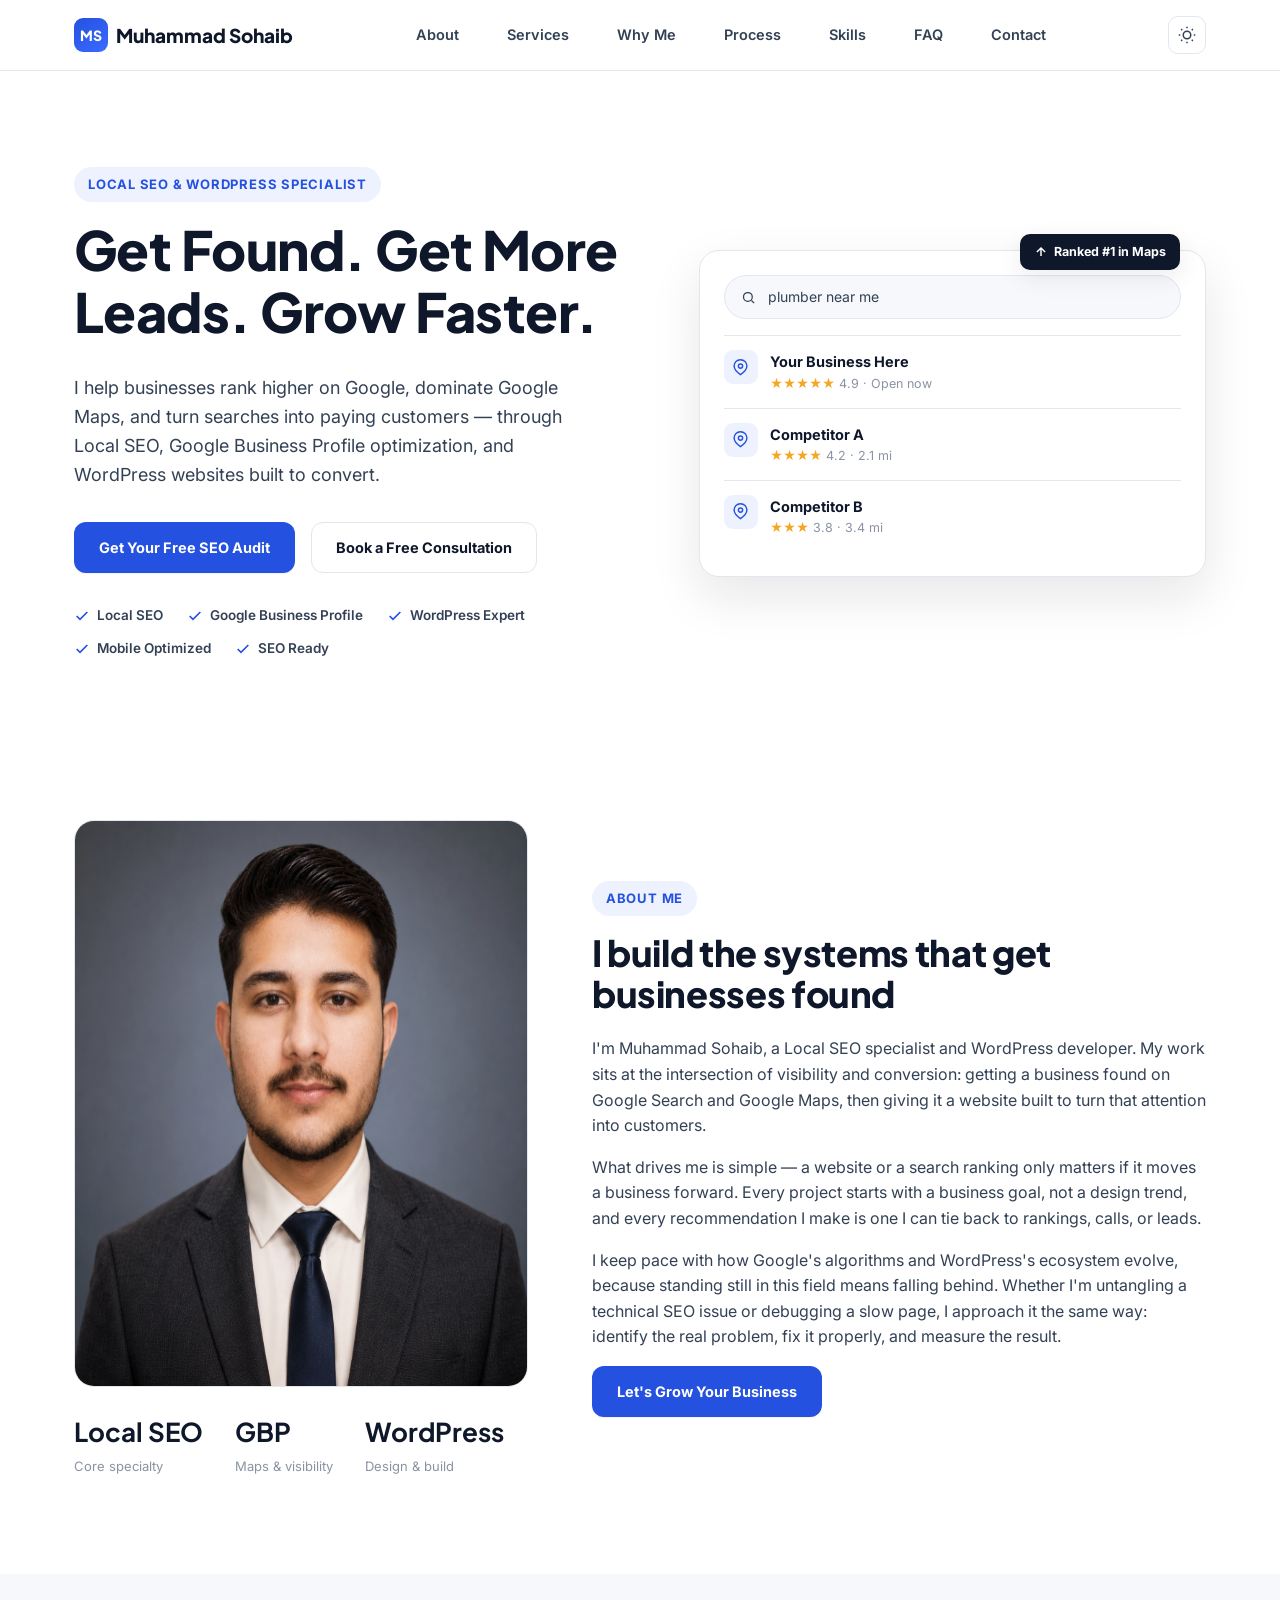
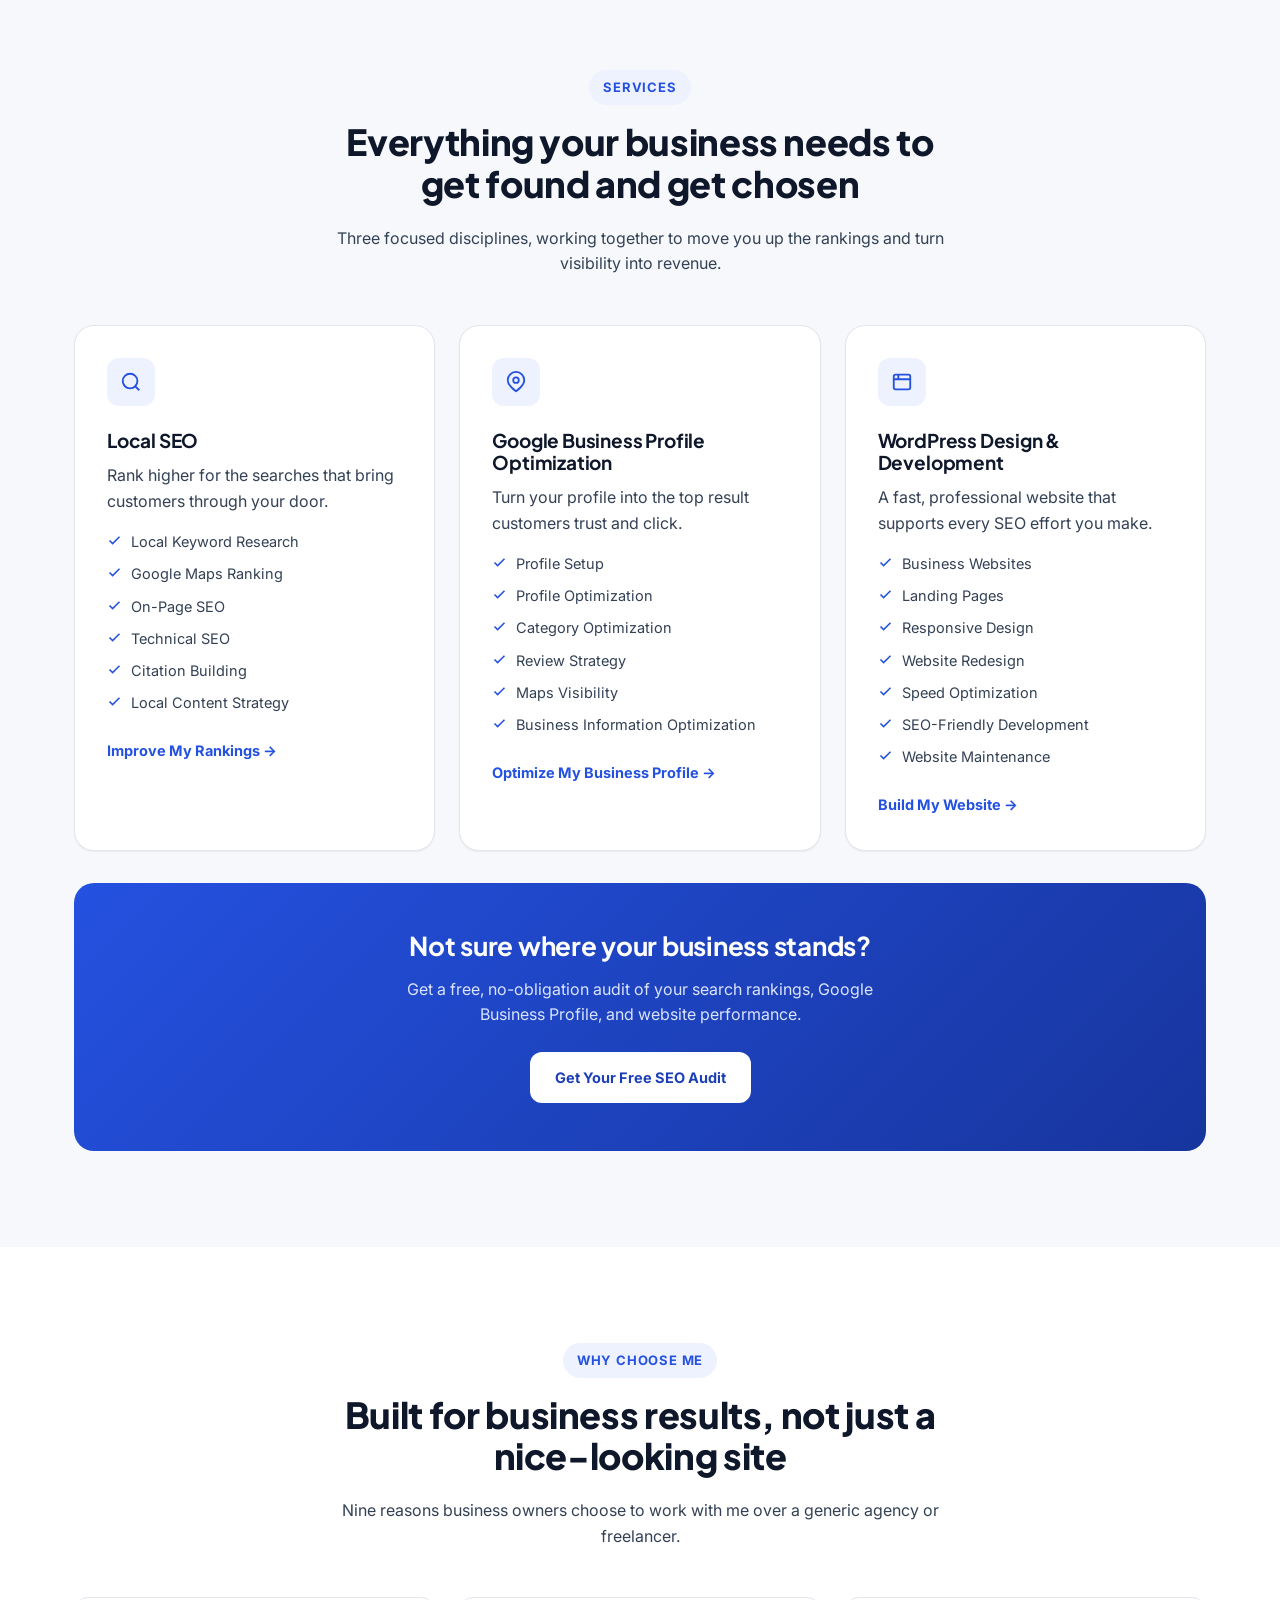
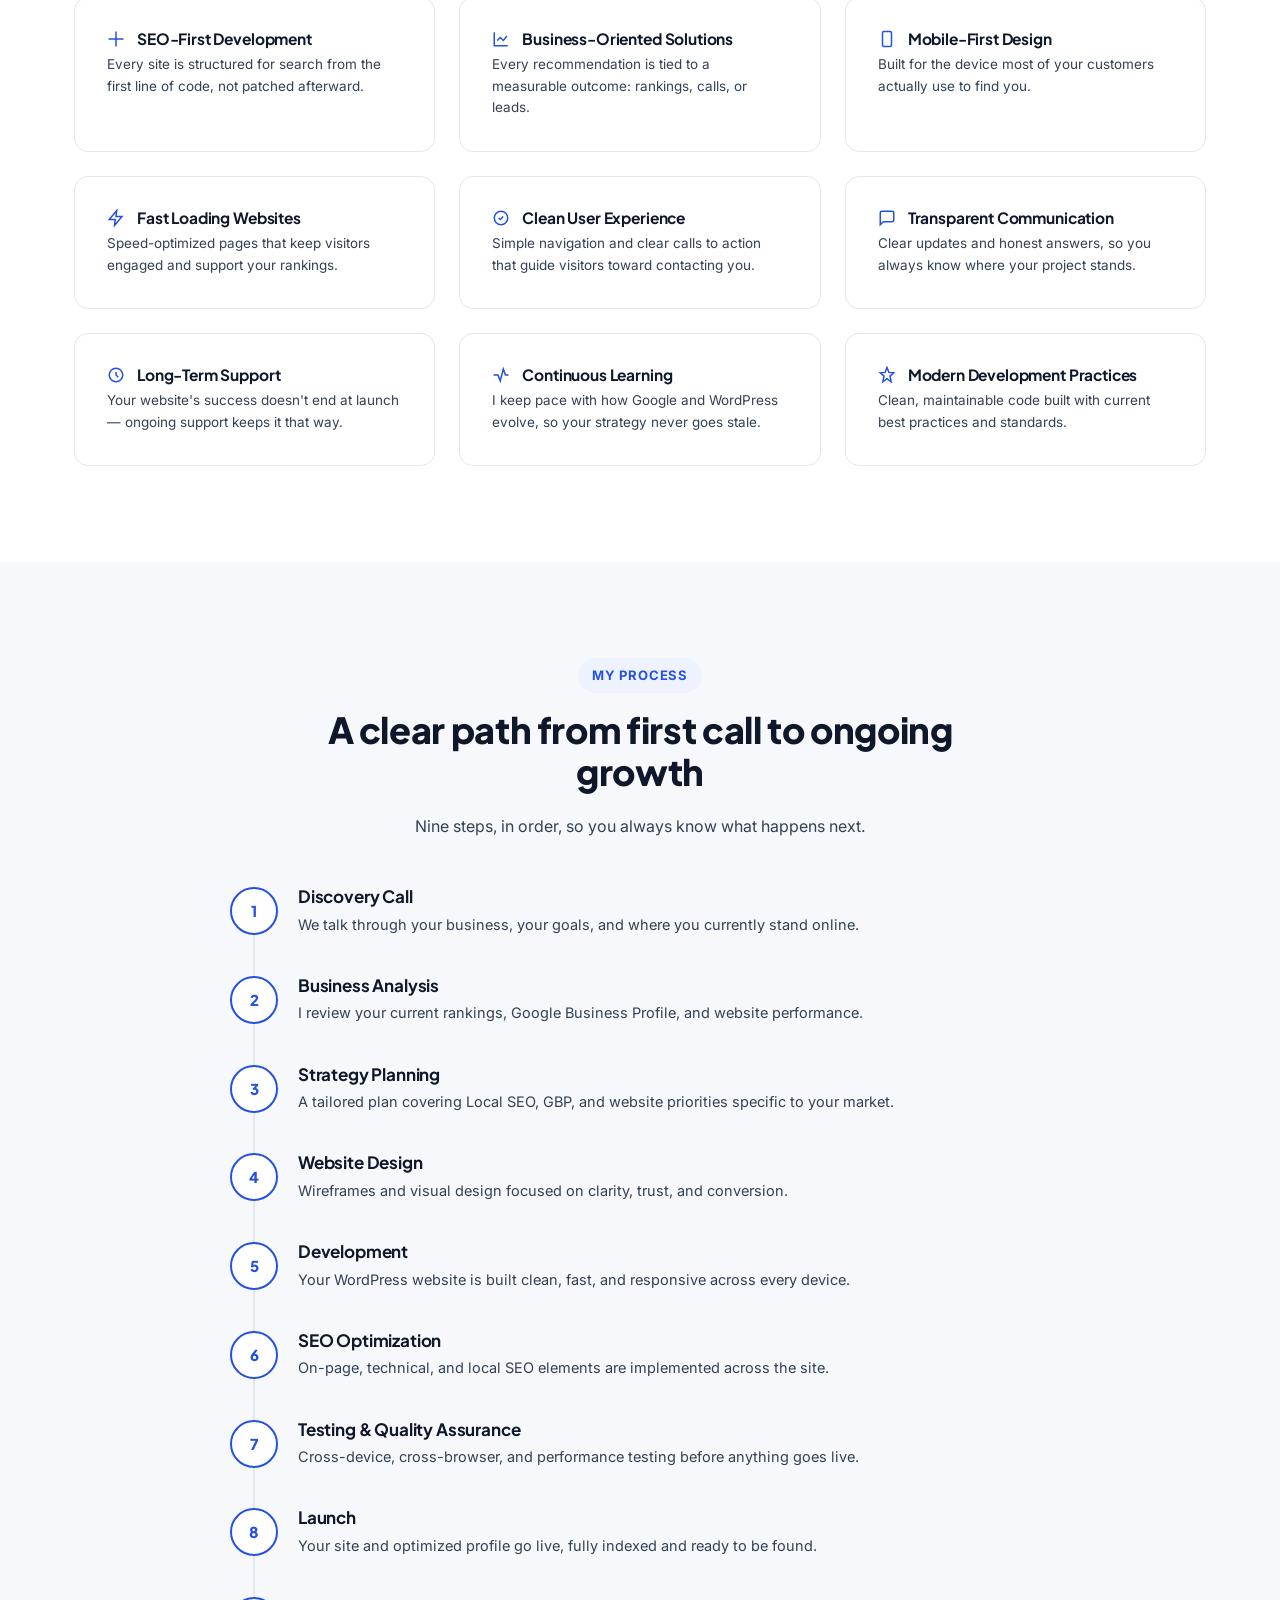
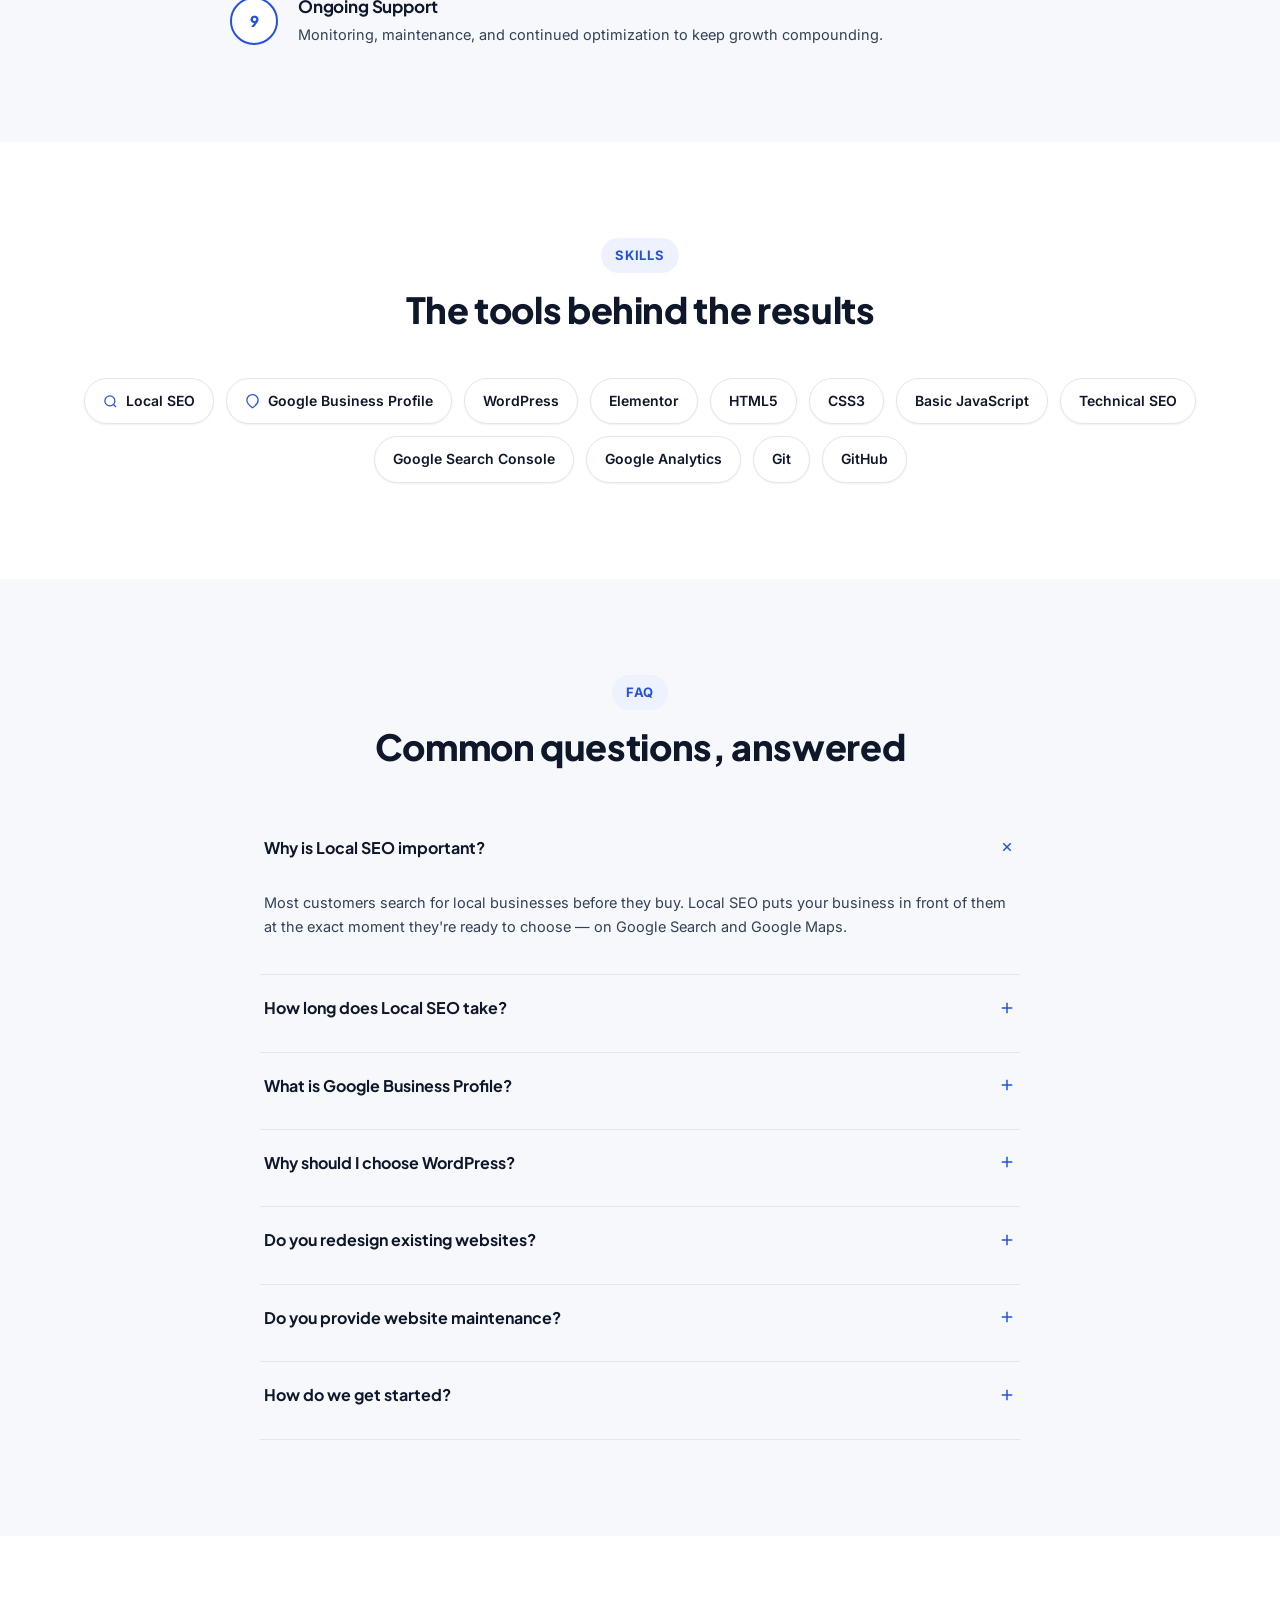
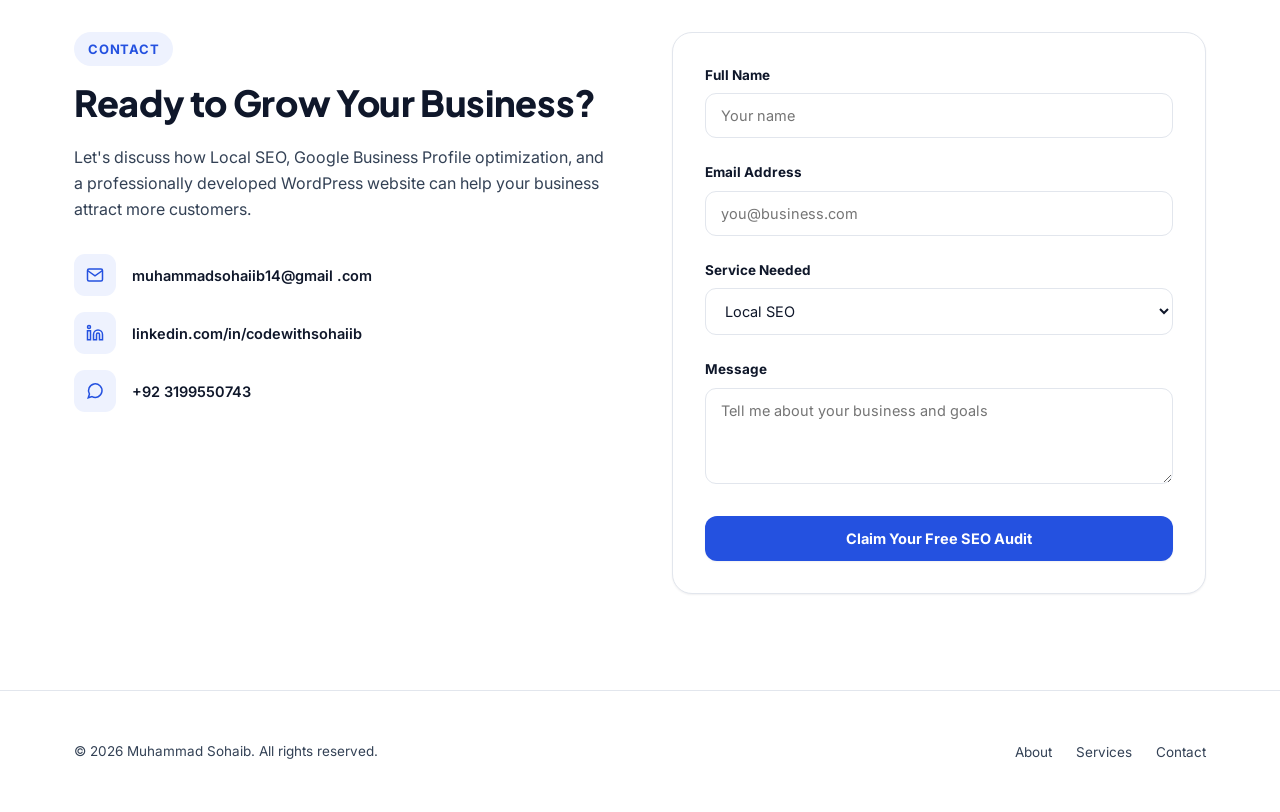
==== portfolio/index.html @ b590db7c "Remove duplicate schema and improve structured data" ====
<!DOCTYPE html>
<html lang="en">
<head>

<meta charset="UTF-8">
<meta name="viewport" content="width=device-width, initial-scale=1.0">

    <title>Muhammad Sohaib | Portfolio</title>

    <!-- Structured Data -->
     <script type="application/ld+json">
{
  "@context": "https://schema.org",
  "@type": "Person",
  "name": "Muhammad Sohaib",
  "url": "https://muhammad-sohaib-portfolio.netlify.app/",
  "jobTitle": "SEO Specialist | Technical SEO | Local SEO | On-Page & Off-Page SEO | WordPress Designer & Developer | AI Automation",
  "description": "Muhammad Sohaib is an SEO Specialist, WordPress Designer & Developer, and AI Automation enthusiast helping businesses improve their online visibility through technical SEO, local SEO, WordPress websites, and workflow automation.",
  "sameAs": [
    "https://www.linkedin.com/in/codewithsohaiib",
    "https://github.com/code-with-sohaiib"
  ]
}
</script>

<!-- Open Graph -->
<meta property="og:type" content="website">
<meta property="og:url" content="https://muhammadsohaib.com/">
<meta property="og:site_name" content="Muhammad Sohaib">
<meta property="og:title" content="Muhammad Sohaib | Local SEO Specialist & Google Business Profile Expert">
<meta property="og:description" content="Get found. Get more leads. Grow faster. Local SEO, Google Business Profile optimization, and WordPress development built to grow your business.">
<meta property="og:image" content="https://muhammadsohaib.com/assets/images/og-image.jpg">
<meta property="og:image:width" content="1200">
<meta property="og:image:height" content="630">
<meta property="og:locale" content="en_US">

<!-- Twitter -->
<meta name="twitter:card" content="summary_large_image">
<meta name="twitter:title" content="Muhammad Sohaib | Local SEO Specialist & Google Business Profile Expert">
<meta name="twitter:description" content="Get found. Get more leads. Grow faster. Local SEO, Google Business Profile optimization, and WordPress development built to grow your business.">
<meta name="twitter:image" content="https://muhammadsohaib.com/assets/images/og-image.jpg">

<!-- PWA / Theme -->
<meta name="theme-color" content="#2451e0">
<link rel="manifest" href="manifest.json">

<!-- Favicons -->
<link rel="icon" type="image/png" sizes="32x32" href="assets/favicon/favicon-32x32.png">
<link rel="icon" type="image/png" sizes="16x16" href="assets/favicon/favicon-16x16.png">
<link rel="apple-touch-icon" sizes="180x180" href="assets/favicon/apple-touch-icon.png">
<link rel="shortcut icon" href="assets/favicon/favicon.ico">


<!-- Fonts: preconnect + swap to avoid render blocking -->
<link rel="preconnect" href="https://fonts.googleapis.com">
<link rel="preconnect" href="https://fonts.gstatic.com" crossorigin>
<link href="https://fonts.googleapis.com/css2?family=Plus+Jakarta+Sans:wght@500;600;700;800&family=Inter:wght@400;500;600;700&display=swap" rel="stylesheet">

<!-- Stylesheet -->
<link rel="stylesheet" href="css/style.css">
</head>
<body>

<a class="skip-link" href="#main-content">Skip to main content</a>

<!-- Loading animation -->
<div id="page-loader" class="page-loader" aria-hidden="true">
  <div class="loader-mark"></div>
</div>

<header class="site-header">
  <div class="nav-inner">
    <a href="#top" class="brand" aria-label="Muhammad Sohaib — home">
      <span class="brand-mark" aria-hidden="true">MS</span> Muhammad Sohaib
    </a>

    <nav class="primary-nav" aria-label="Primary">
      <ul>
        <li><a href="#about">About</a></li>
        <li><a href="#services">Services</a></li>
        <li><a href="#why">Why Me</a></li>
        <li><a href="#process">Process</a></li>
        <li><a href="#skills">Skills</a></li>
        <li><a href="#faq">FAQ</a></li>
        <li><a href="#contact">Contact</a></li>
      </ul>
    </nav>

    <div class="nav-actions">
      <button class="icon-btn" id="theme-toggle" type="button" aria-label="Toggle dark mode" aria-pressed="false">
        <svg width="18" height="18" viewBox="0 0 24 24" fill="none" stroke="currentColor" stroke-width="2" aria-hidden="true">
          <circle cx="12" cy="12" r="5"/><path d="M12 1v2M12 21v2M4.2 4.2l1.4 1.4M18.4 18.4l1.4 1.4M1 12h2M21 12h2M4.2 19.8l1.4-1.4M18.4 5.6l1.4-1.4"/>
        </svg>
      </button>
      <button class="icon-btn hamburger" id="hamburger" type="button" aria-label="Open menu" aria-expanded="false" aria-controls="mobile-nav">
        <svg width="20" height="20" viewBox="0 0 24 24" fill="none" stroke="currentColor" stroke-width="2" aria-hidden="true">
          <path d="M3 6h18M3 12h18M3 18h18"/>
        </svg>
      </button>
    </div>
  </div>

  <nav id="mobile-nav" class="mobile-nav" aria-label="Mobile">
    <a href="#about">About</a>
    <a href="#services">Services</a>
    <a href="#why">Why Me</a>
    <a href="#process">Process</a>
    <a href="#skills">Skills</a>
    <a href="#faq">FAQ</a>
    <a href="#contact" class="btn btn-primary">Book a Free Consultation</a>
  </nav>
</header>

<main id="main-content">

  <!-- HERO -->
  <section id="top" class="hero" aria-labelledby="hero-h1">
    <div class="wrap hero-grid">
      <div class="hero-copy">
        <p class="eyebrow">Local SEO &amp; WordPress Specialist</p>
        <h1 id="hero-h1">Get Found. Get More Leads. Grow Faster.</h1>
        <p class="lede">I help businesses rank higher on Google, dominate Google Maps, and turn searches into paying customers &mdash; through Local SEO, Google Business Profile optimization, and WordPress websites built to convert.</p>

        <div class="hero-ctas">
          <a href="#contact" class="btn btn-primary">Get Your Free SEO Audit</a>
          <a href="#contact" class="btn btn-secondary">Book a Free Consultation</a>
        </div>

        <ul class="badges">
          <li class="badge"><svg width="16" height="16" viewBox="0 0 24 24" fill="none" stroke="currentColor" stroke-width="2.5" aria-hidden="true"><path d="M20 6L9 17l-5-5"/></svg>Local SEO</li>
          <li class="badge"><svg width="16" height="16" viewBox="0 0 24 24" fill="none" stroke="currentColor" stroke-width="2.5" aria-hidden="true"><path d="M20 6L9 17l-5-5"/></svg>Google Business Profile</li>
          <li class="badge"><svg width="16" height="16" viewBox="0 0 24 24" fill="none" stroke="currentColor" stroke-width="2.5" aria-hidden="true"><path d="M20 6L9 17l-5-5"/></svg>WordPress Expert</li>
          <li class="badge"><svg width="16" height="16" viewBox="0 0 24 24" fill="none" stroke="currentColor" stroke-width="2.5" aria-hidden="true"><path d="M20 6L9 17l-5-5"/></svg>Mobile Optimized</li>
          <li class="badge"><svg width="16" height="16" viewBox="0 0 24 24" fill="none" stroke="currentColor" stroke-width="2.5" aria-hidden="true"><path d="M20 6L9 17l-5-5"/></svg>SEO Ready</li>
        </ul>
      </div>

      <div class="hero-visual" role="img" aria-label="Mock Google Maps search result showing the business ranked first with a 4.9 star rating">
        <div class="glow" aria-hidden="true"></div>
        <p class="rank-tag" aria-hidden="true">
          <svg width="14" height="14" viewBox="0 0 24 24" fill="none" stroke="currentColor" stroke-width="2.5"><path d="M12 19V6M5 12l7-7 7 7"/></svg>
          Ranked #1 in Maps
        </p>
        <div class="mock-card" aria-hidden="true">
          <div class="mock-search">
            <svg width="15" height="15" viewBox="0 0 24 24" fill="none" stroke="currentColor" stroke-width="2"><circle cx="11" cy="11" r="7"/><path d="m21 21-4.3-4.3"/></svg>
            plumber near me
          </div>
          <div class="mock-result">
            <div class="mock-pin"><svg width="17" height="17" viewBox="0 0 24 24" fill="none" stroke="currentColor" stroke-width="2"><path d="M21 10c0 6-9 12-9 12s-9-6-9-12a9 9 0 1 1 18 0Z"/><circle cx="12" cy="10" r="3"/></svg></div>
            <div><div class="mock-name">Your Business Here</div><div class="mock-sub"><span class="stars">★★★★★</span> 4.9 &middot; Open now</div></div>
          </div>
          <div class="mock-result">
            <div class="mock-pin"><svg width="17" height="17" viewBox="0 0 24 24" fill="none" stroke="currentColor" stroke-width="2"><path d="M21 10c0 6-9 12-9 12s-9-6-9-12a9 9 0 1 1 18 0Z"/><circle cx="12" cy="10" r="3"/></svg></div>
            <div><div class="mock-name">Competitor A</div><div class="mock-sub"><span class="stars">★★★★</span> 4.2 &middot; 2.1 mi</div></div>
          </div>
          <div class="mock-result">
            <div class="mock-pin"><svg width="17" height="17" viewBox="0 0 24 24" fill="none" stroke="currentColor" stroke-width="2"><path d="M21 10c0 6-9 12-9 12s-9-6-9-12a9 9 0 1 1 18 0Z"/><circle cx="12" cy="10" r="3"/></svg></div>
            <div><div class="mock-name">Competitor B</div><div class="mock-sub"><span class="stars">★★★</span> 3.8 &middot; 3.4 mi</div></div>
          </div>
        </div>
      </div>
    </div>
  </section>

  <!-- ABOUT -->
  <section id="about" aria-labelledby="about-h2">
    <div class="wrap about-grid">
      <div class="reveal">
        <img
  src="assets/images/Professional photo.png"
  alt="Muhammad Sohaib - Local SEO Specialist, Google Business Profile Expert and WordPress Developer"
  class="about-portrait">
        <ul class="stat-row">
          <li class="stat"><b>Local SEO</b><span>Core specialty</span></li>
          <li class="stat"><b>GBP</b><span>Maps &amp; visibility</span></li>
          <li class="stat"><b>WordPress</b><span>Design &amp; build</span></li>
        </ul>
      </div>
      <div class="reveal">
        <p class="eyebrow">About Me</p>
        <h2 id="about-h2">I build the systems that get businesses found</h2>
        <p>I'm Muhammad Sohaib, a Local SEO specialist and WordPress developer. My work sits at the intersection of visibility and conversion: getting a business found on Google Search and Google Maps, then giving it a website built to turn that attention into customers.</p>
        <p>What drives me is simple &mdash; a website or a search ranking only matters if it moves a business forward. Every project starts with a business goal, not a design trend, and every recommendation I make is one I can tie back to rankings, calls, or leads.</p>
        <p>I keep pace with how Google's algorithms and WordPress's ecosystem evolve, because standing still in this field means falling behind. Whether I'm untangling a technical SEO issue or debugging a slow page, I approach it the same way: identify the real problem, fix it properly, and measure the result.</p>
        <a href="#contact" class="btn btn-primary">Let's Grow Your Business</a>
      </div>
    </div>
  </section>

  <!-- SERVICES -->
  <section id="services" class="section-alt" aria-labelledby="services-h2">
    <div class="wrap">
      <div class="section-head reveal">
        <p class="eyebrow">Services</p>
        <h2 id="services-h2">Everything your business needs to get found and get chosen</h2>
        <p>Three focused disciplines, working together to move you up the rankings and turn visibility into revenue.</p>
      </div>

      <div class="grid grid-3">
        <article class="card reveal" aria-labelledby="svc-seo">
          <div class="card-icon" aria-hidden="true"><svg width="22" height="22" viewBox="0 0 24 24" fill="none" stroke="currentColor" stroke-width="2"><circle cx="11" cy="11" r="8"/><path d="m21 21-4.3-4.3"/></svg></div>
          <h3 id="svc-seo">Local SEO</h3>
          <p>Rank higher for the searches that bring customers through your door.</p>
          <ul class="card-list">
            <li><svg width="15" height="15" viewBox="0 0 24 24" fill="none" stroke="currentColor" stroke-width="2.5" aria-hidden="true"><path d="M20 6L9 17l-5-5"/></svg>Local Keyword Research</li>
            <li><svg width="15" height="15" viewBox="0 0 24 24" fill="none" stroke="currentColor" stroke-width="2.5" aria-hidden="true"><path d="M20 6L9 17l-5-5"/></svg>Google Maps Ranking</li>
            <li><svg width="15" height="15" viewBox="0 0 24 24" fill="none" stroke="currentColor" stroke-width="2.5" aria-hidden="true"><path d="M20 6L9 17l-5-5"/></svg>On-Page SEO</li>
            <li><svg width="15" height="15" viewBox="0 0 24 24" fill="none" stroke="currentColor" stroke-width="2.5" aria-hidden="true"><path d="M20 6L9 17l-5-5"/></svg>Technical SEO</li>
            <li><svg width="15" height="15" viewBox="0 0 24 24" fill="none" stroke="currentColor" stroke-width="2.5" aria-hidden="true"><path d="M20 6L9 17l-5-5"/></svg>Citation Building</li>
            <li><svg width="15" height="15" viewBox="0 0 24 24" fill="none" stroke="currentColor" stroke-width="2.5" aria-hidden="true"><path d="M20 6L9 17l-5-5"/></svg>Local Content Strategy</li>
          </ul>
          <a href="#contact" class="card-link">Improve My Rankings &rarr;</a>
        </article>

        <article class="card reveal" aria-labelledby="svc-gbp">
          <div class="card-icon" aria-hidden="true"><svg width="22" height="22" viewBox="0 0 24 24" fill="none" stroke="currentColor" stroke-width="2"><path d="M21 10c0 6-9 12-9 12s-9-6-9-12a9 9 0 1 1 18 0Z"/><circle cx="12" cy="10" r="3"/></svg></div>
          <h3 id="svc-gbp">Google Business Profile Optimization</h3>
          <p>Turn your profile into the top result customers trust and click.</p>
          <ul class="card-list">
            <li><svg width="15" height="15" viewBox="0 0 24 24" fill="none" stroke="currentColor" stroke-width="2.5" aria-hidden="true"><path d="M20 6L9 17l-5-5"/></svg>Profile Setup</li>
            <li><svg width="15" height="15" viewBox="0 0 24 24" fill="none" stroke="currentColor" stroke-width="2.5" aria-hidden="true"><path d="M20 6L9 17l-5-5"/></svg>Profile Optimization</li>
            <li><svg width="15" height="15" viewBox="0 0 24 24" fill="none" stroke="currentColor" stroke-width="2.5" aria-hidden="true"><path d="M20 6L9 17l-5-5"/></svg>Category Optimization</li>
            <li><svg width="15" height="15" viewBox="0 0 24 24" fill="none" stroke="currentColor" stroke-width="2.5" aria-hidden="true"><path d="M20 6L9 17l-5-5"/></svg>Review Strategy</li>
            <li><svg width="15" height="15" viewBox="0 0 24 24" fill="none" stroke="currentColor" stroke-width="2.5" aria-hidden="true"><path d="M20 6L9 17l-5-5"/></svg>Maps Visibility</li>
            <li><svg width="15" height="15" viewBox="0 0 24 24" fill="none" stroke="currentColor" stroke-width="2.5" aria-hidden="true"><path d="M20 6L9 17l-5-5"/></svg>Business Information Optimization</li>
          </ul>
          <a href="#contact" class="card-link">Optimize My Business Profile &rarr;</a>
        </article>

        <article class="card reveal" aria-labelledby="svc-wp">
          <div class="card-icon" aria-hidden="true"><svg width="22" height="22" viewBox="0 0 24 24" fill="none" stroke="currentColor" stroke-width="2"><rect x="3" y="4" width="18" height="16" rx="2"/><path d="M3 9h18M8 4v5"/></svg></div>
          <h3 id="svc-wp">WordPress Design &amp; Development</h3>
          <p>A fast, professional website that supports every SEO effort you make.</p>
          <ul class="card-list">
            <li><svg width="15" height="15" viewBox="0 0 24 24" fill="none" stroke="currentColor" stroke-width="2.5" aria-hidden="true"><path d="M20 6L9 17l-5-5"/></svg>Business Websites</li>
            <li><svg width="15" height="15" viewBox="0 0 24 24" fill="none" stroke="currentColor" stroke-width="2.5" aria-hidden="true"><path d="M20 6L9 17l-5-5"/></svg>Landing Pages</li>
            <li><svg width="15" height="15" viewBox="0 0 24 24" fill="none" stroke="currentColor" stroke-width="2.5" aria-hidden="true"><path d="M20 6L9 17l-5-5"/></svg>Responsive Design</li>
            <li><svg width="15" height="15" viewBox="0 0 24 24" fill="none" stroke="currentColor" stroke-width="2.5" aria-hidden="true"><path d="M20 6L9 17l-5-5"/></svg>Website Redesign</li>
            <li><svg width="15" height="15" viewBox="0 0 24 24" fill="none" stroke="currentColor" stroke-width="2.5" aria-hidden="true"><path d="M20 6L9 17l-5-5"/></svg>Speed Optimization</li>
            <li><svg width="15" height="15" viewBox="0 0 24 24" fill="none" stroke="currentColor" stroke-width="2.5" aria-hidden="true"><path d="M20 6L9 17l-5-5"/></svg>SEO-Friendly Development</li>
            <li><svg width="15" height="15" viewBox="0 0 24 24" fill="none" stroke="currentColor" stroke-width="2.5" aria-hidden="true"><path d="M20 6L9 17l-5-5"/></svg>Website Maintenance</li>
          </ul>
          <a href="#contact" class="card-link">Build My Website &rarr;</a>
        </article>
      </div>

      <div class="cta-banner reveal">
        <h3>Not sure where your business stands?</h3>
        <p>Get a free, no-obligation audit of your search rankings, Google Business Profile, and website performance.</p>
        <a href="#contact" class="btn btn-secondary">Get Your Free SEO Audit</a>
      </div>
    </div>
  </section>

  <!-- WHY CHOOSE ME -->
  <section id="why" aria-labelledby="why-h2">
    <div class="wrap">
      <div class="section-head reveal">
        <p class="eyebrow">Why Choose Me</p>
        <h2 id="why-h2">Built for business results, not just a nice-looking site</h2>
        <p>Nine reasons business owners choose to work with me over a generic agency or freelancer.</p>
      </div>

      <div class="feature-grid">
        <article class="feature reveal"><h3><svg width="18" height="18" viewBox="0 0 24 24" fill="none" stroke="#2451e0" stroke-width="2" aria-hidden="true"><path d="M12 2v20M2 12h20"/></svg>SEO-First Development</h3><p>Every site is structured for search from the first line of code, not patched afterward.</p></article>
        <article class="feature reveal"><h3><svg width="18" height="18" viewBox="0 0 24 24" fill="none" stroke="#2451e0" stroke-width="2" aria-hidden="true"><path d="M3 3v18h18"/><path d="m7 14 4-4 4 4 5-6"/></svg>Business-Oriented Solutions</h3><p>Every recommendation is tied to a measurable outcome: rankings, calls, or leads.</p></article>
        <article class="feature reveal"><h3><svg width="18" height="18" viewBox="0 0 24 24" fill="none" stroke="#2451e0" stroke-width="2" aria-hidden="true"><rect x="6" y="2" width="12" height="20" rx="2"/></svg>Mobile-First Design</h3><p>Built for the device most of your customers actually use to find you.</p></article>
        <article class="feature reveal"><h3><svg width="18" height="18" viewBox="0 0 24 24" fill="none" stroke="#2451e0" stroke-width="2" aria-hidden="true"><path d="M13 2 3 14h8l-1 8 10-12h-8z"/></svg>Fast Loading Websites</h3><p>Speed-optimized pages that keep visitors engaged and support your rankings.</p></article>
        <article class="feature reveal"><h3><svg width="18" height="18" viewBox="0 0 24 24" fill="none" stroke="#2451e0" stroke-width="2" aria-hidden="true"><circle cx="12" cy="12" r="9"/><path d="M9 12l2 2 4-4"/></svg>Clean User Experience</h3><p>Simple navigation and clear calls to action that guide visitors toward contacting you.</p></article>
        <article class="feature reveal"><h3><svg width="18" height="18" viewBox="0 0 24 24" fill="none" stroke="#2451e0" stroke-width="2" aria-hidden="true"><path d="M21 15a2 2 0 0 1-2 2H7l-4 4V5a2 2 0 0 1 2-2h14a2 2 0 0 1 2 2z"/></svg>Transparent Communication</h3><p>Clear updates and honest answers, so you always know where your project stands.</p></article>
        <article class="feature reveal"><h3><svg width="18" height="18" viewBox="0 0 24 24" fill="none" stroke="#2451e0" stroke-width="2" aria-hidden="true"><path d="M12 8v4l3 3"/><circle cx="12" cy="12" r="9"/></svg>Long-Term Support</h3><p>Your website's success doesn't end at launch &mdash; ongoing support keeps it that way.</p></article>
        <article class="feature reveal"><h3><svg width="18" height="18" viewBox="0 0 24 24" fill="none" stroke="#2451e0" stroke-width="2" aria-hidden="true"><path d="M2 12h6l3 8 4-16 3 8h4"/></svg>Continuous Learning</h3><p>I keep pace with how Google and WordPress evolve, so your strategy never goes stale.</p></article>
        <article class="feature reveal"><h3><svg width="18" height="18" viewBox="0 0 24 24" fill="none" stroke="#2451e0" stroke-width="2" aria-hidden="true"><path d="m12 2 2.5 6.5L21 9l-5 4.5L17.5 21 12 17l-5.5 4L8 13.5 3 9l6.5-.5z"/></svg>Modern Development Practices</h3><p>Clean, maintainable code built with current best practices and standards.</p></article>
      </div>
    </div>
  </section>

  <!-- PROCESS -->
  <section id="process" class="section-alt" aria-labelledby="process-h2">
    <div class="wrap">
      <div class="section-head reveal">
        <p class="eyebrow">My Process</p>
        <h2 id="process-h2">A clear path from first call to ongoing growth</h2>
        <p>Nine steps, in order, so you always know what happens next.</p>
      </div>

      <ol class="timeline">
        <li class="t-item reveal"><span class="t-num" aria-hidden="true">1</span><h3>Discovery Call</h3><p>We talk through your business, your goals, and where you currently stand online.</p></li>
        <li class="t-item reveal"><span class="t-num" aria-hidden="true">2</span><h3>Business Analysis</h3><p>I review your current rankings, Google Business Profile, and website performance.</p></li>
        <li class="t-item reveal"><span class="t-num" aria-hidden="true">3</span><h3>Strategy Planning</h3><p>A tailored plan covering Local SEO, GBP, and website priorities specific to your market.</p></li>
        <li class="t-item reveal"><span class="t-num" aria-hidden="true">4</span><h3>Website Design</h3><p>Wireframes and visual design focused on clarity, trust, and conversion.</p></li>
        <li class="t-item reveal"><span class="t-num" aria-hidden="true">5</span><h3>Development</h3><p>Your WordPress website is built clean, fast, and responsive across every device.</p></li>
        <li class="t-item reveal"><span class="t-num" aria-hidden="true">6</span><h3>SEO Optimization</h3><p>On-page, technical, and local SEO elements are implemented across the site.</p></li>
        <li class="t-item reveal"><span class="t-num" aria-hidden="true">7</span><h3>Testing &amp; Quality Assurance</h3><p>Cross-device, cross-browser, and performance testing before anything goes live.</p></li>
        <li class="t-item reveal"><span class="t-num" aria-hidden="true">8</span><h3>Launch</h3><p>Your site and optimized profile go live, fully indexed and ready to be found.</p></li>
        <li class="t-item reveal"><span class="t-num" aria-hidden="true">9</span><h3>Ongoing Support</h3><p>Monitoring, maintenance, and continued optimization to keep growth compounding.</p></li>
      </ol>
    </div>
  </section>

  <!-- SKILLS -->
  <section id="skills" aria-labelledby="skills-h2">
    <div class="wrap">
      <div class="section-head reveal">
        <p class="eyebrow">Skills</p>
        <h2 id="skills-h2">The tools behind the results</h2>
      </div>

      <ul class="skill-cloud reveal">
        <li class="skill-pill"><svg width="15" height="15" viewBox="0 0 24 24" fill="none" stroke="currentColor" stroke-width="2" aria-hidden="true"><circle cx="11" cy="11" r="8"/><path d="m21 21-4.3-4.3"/></svg>Local SEO</li>
        <li class="skill-pill"><svg width="15" height="15" viewBox="0 0 24 24" fill="none" stroke="currentColor" stroke-width="2" aria-hidden="true"><path d="M21 10c0 6-9 12-9 12s-9-6-9-12a9 9 0 1 1 18 0Z"/></svg>Google Business Profile</li>
        <li class="skill-pill">WordPress</li>
        <li class="skill-pill">Elementor</li>
        <li class="skill-pill">HTML5</li>
        <li class="skill-pill">CSS3</li>
        <li class="skill-pill">Basic JavaScript</li>
        <li class="skill-pill">Technical SEO</li>
        <li class="skill-pill">Google Search Console</li>
        <li class="skill-pill">Google Analytics</li>
        <li class="skill-pill">Git</li>
        <li class="skill-pill">GitHub</li>
      </ul>
    </div>
  </section>

  <!-- FAQ -->
  <section id="faq" class="section-alt" aria-labelledby="faq-h2">
    <div class="wrap">
      <div class="section-head reveal">
        <p class="eyebrow">FAQ</p>
        <h2 id="faq-h2">Common questions, answered</h2>
      </div>

      <div class="faq reveal">
        <div class="faq-item is-open">
          <h3><button class="faq-q" aria-expanded="true" aria-controls="faq-a-1" id="faq-q-1">Why is Local SEO important?<svg width="18" height="18" viewBox="0 0 24 24" fill="none" stroke="currentColor" stroke-width="2" aria-hidden="true"><path d="M12 5v14M5 12h14"/></svg></button></h3>
          <div class="faq-a" id="faq-a-1" role="region" aria-labelledby="faq-q-1"><p>Most customers search for local businesses before they buy. Local SEO puts your business in front of them at the exact moment they're ready to choose &mdash; on Google Search and Google Maps.</p></div>
        </div>
        <div class="faq-item">
          <h3><button class="faq-q" aria-expanded="false" aria-controls="faq-a-2" id="faq-q-2">How long does Local SEO take?<svg width="18" height="18" viewBox="0 0 24 24" fill="none" stroke="currentColor" stroke-width="2" aria-hidden="true"><path d="M12 5v14M5 12h14"/></svg></button></h3>
          <div class="faq-a" id="faq-a-2" role="region" aria-labelledby="faq-q-2"><p>Most businesses see measurable movement in rankings and visibility within 60&ndash;90 days, with stronger, more durable results building over 4&ndash;6 months of consistent optimization.</p></div>
        </div>
        <div class="faq-item">
          <h3><button class="faq-q" aria-expanded="false" aria-controls="faq-a-3" id="faq-q-3">What is Google Business Profile?<svg width="18" height="18" viewBox="0 0 24 24" fill="none" stroke="currentColor" stroke-width="2" aria-hidden="true"><path d="M12 5v14M5 12h14"/></svg></button></h3>
          <div class="faq-a" id="faq-a-3" role="region" aria-labelledby="faq-q-3"><p>It's the free business listing that appears in Google Search and Maps, showing your hours, reviews, photos, and location. A well-optimized profile is often the first thing a potential customer sees.</p></div>
        </div>
        <div class="faq-item">
          <h3><button class="faq-q" aria-expanded="false" aria-controls="faq-a-4" id="faq-q-4">Why should I choose WordPress?<svg width="18" height="18" viewBox="0 0 24 24" fill="none" stroke="currentColor" stroke-width="2" aria-hidden="true"><path d="M12 5v14M5 12h14"/></svg></button></h3>
          <div class="faq-a" id="faq-a-4" role="region" aria-labelledby="faq-q-4"><p>WordPress is flexible, SEO-friendly, and easy to manage long-term, giving you a website that can grow and adapt as your business does &mdash; without being locked into a proprietary platform.</p></div>
        </div>
        <div class="faq-item">
          <h3><button class="faq-q" aria-expanded="false" aria-controls="faq-a-5" id="faq-q-5">Do you redesign existing websites?<svg width="18" height="18" viewBox="0 0 24 24" fill="none" stroke="currentColor" stroke-width="2" aria-hidden="true"><path d="M12 5v14M5 12h14"/></svg></button></h3>
          <div class="faq-a" id="faq-a-5" role="region" aria-labelledby="faq-q-5"><p>Yes. I regularly rebuild and modernize existing sites &mdash; improving design, speed, and SEO structure while preserving what's already working.</p></div>
        </div>
        <div class="faq-item">
          <h3><button class="faq-q" aria-expanded="false" aria-controls="faq-a-6" id="faq-q-6">Do you provide website maintenance?<svg width="18" height="18" viewBox="0 0 24 24" fill="none" stroke="currentColor" stroke-width="2" aria-hidden="true"><path d="M12 5v14M5 12h14"/></svg></button></h3>
          <div class="faq-a" id="faq-a-6" role="region" aria-labelledby="faq-q-6"><p>Yes. Ongoing support is part of my process, covering updates, monitoring, and continued optimization after launch.</p></div>
        </div>
        <div class="faq-item">
          <h3><button class="faq-q" aria-expanded="false" aria-controls="faq-a-7" id="faq-q-7">How do we get started?<svg width="18" height="18" viewBox="0 0 24 24" fill="none" stroke="currentColor" stroke-width="2" aria-hidden="true"><path d="M12 5v14M5 12h14"/></svg></button></h3>
          <div class="faq-a" id="faq-a-7" role="region" aria-labelledby="faq-q-7"><p>Start with a free SEO audit or book a free consultation using the contact form below. We'll discuss your goals and map out the right next step.</p></div>
        </div>
      </div>
    </div>
  </section>

  <!-- CONTACT -->
  <section id="contact" aria-labelledby="contact-h2">
    <div class="wrap contact-grid">
      <div class="reveal">
        <p class="eyebrow">Contact</p>
        <h2 id="contact-h2">Ready to Grow Your Business?</h2>
        <p>Let's discuss how Local SEO, Google Business Profile optimization, and a professionally developed WordPress website can help your business attract more customers.</p>

        <ul class="contact-list">
          <li><span class="c-icon" aria-hidden="true"><svg width="18" height="18" viewBox="0 0 24 24" fill="none" stroke="currentColor" stroke-width="2"><rect x="2" y="4" width="20" height="16" rx="2"/><path d="m22 6-10 7L2 6"/></svg></span><a href="mailto:muhammadsohaiib14@gmail.com.com">muhammadsohaiib14@gmail
            .com</a></li>
          <li>
  <span class="c-icon" aria-hidden="true">
    <svg width="18" height="18" viewBox="0 0 24 24" fill="none" stroke="currentColor" stroke-width="2">
      <path d="M16 8a6 6 0 0 1 6 6v7h-4v-7a2 2 0 0 0-4 0v7h-4v-7a6 6 0 0 1 6-6z"/>
      <rect x="2" y="9" width="4" height="12"/>
      <circle cx="4" cy="4" r="2"/>
    </svg>
  </span>
  <a href="https://www.linkedin.com/in/codewithsohaiib" target="_blank" rel="noopener noreferrer">
    linkedin.com/in/codewithsohaiib
  </a>
</li>
          <codewithsohaiib>
          
          </codewithsohaiib></a></li>
          <li><span class="c-icon" aria-hidden="true"><svg width="18" height="18" viewBox="0 0 24 24" fill="none" stroke="currentColor" stroke-width="2"><path d="M3 21l1.6-4.9A9 9 0 1 1 8 19.4z"/></svg></span><a href="https://wa.me/923199550743" target="_blank" rel="noopener noreferrer">
  +92 3199550743
</a></a></li>
        </ul>
      </div>

      <div class="card reveal">
        <form id="contact-form" novalidate
      action="https://script.google.com/macros/s/AKfycbw_oB2jcoZqDWvgGQj7FnqaumF5sq_SjyTf6Ul7bWOpMQjKinRHQ41J2hwy-CpUML5D/exec"
      method="POST">
          <div class="form-field">
            <label for="fname">Full Name</label>
            <input type="text" id="fname" name="fname" placeholder="Your name" autocomplete="name" required>
            <span class="error-text">Please enter your name.</span>
          </div>
          <div class="form-field">
            <label for="femail">Email Address</label>
            <input type="email" id="femail" name="femail" placeholder="you@business.com" autocomplete="email" required>
            <span class="error-text">Please enter a valid email address.</span>
          </div>
          <div class="form-field">
            <label for="fservice">Service Needed</label>
            <select id="fservice" name="fservice">
              <option>Local SEO</option>
              <option>Google Business Profile Optimization</option>
              <option>WordPress Design &amp; Development</option>
              <option>Not Sure Yet</option>
            </select>
          </div>
          <div class="form-field">
            <label for="fmessage">Message</label>
            <textarea id="fmessage" name="fmessage" rows="4" placeholder="Tell me about your business and goals" required></textarea>
            <span class="error-text">Please tell me a bit about your project.</span>
          </div>
          <button type="submit" class="btn btn-primary btn-block">Claim Your Free SEO Audit</button>
          <p class="form-status" id="form-status" role="status" aria-live="polite"></p>
        </form>
      </div>
    </div>
  </section>

</main>

<footer class="site-footer">
  <div class="wrap footer-inner">
    <p>&copy; <span id="year"></span> Muhammad Sohaib. All rights reserved.</p>
    <ul class="footer-links">
      <li><a href="#about">About</a></li>
      <li><a href="#services">Services</a></li>
      <li><a href="#contact">Contact</a></li>
    </ul>
  </div>
</footer>

<button class="back-to-top" id="back-to-top" type="button" aria-label="Back to top">
  <svg width="18" height="18" viewBox="0 0 24 24" fill="none" stroke="currentColor" stroke-width="2.5" aria-hidden="true"><path d="M12 19V6M5 12l7-7 7 7"/></svg>
</button>

<script src="js/script.js" defer></script>

<script>
const form = document.getElementById("contact-form");
const status = document.getElementById("form-status");

form.addEventListener("submit", async function(e) {
    e.preventDefault();

    const submitButton = form.querySelector("button[type='submit']");
    const originalText = submitButton.textContent;

    submitButton.disabled = true;
    submitButton.textContent = "Submitting...";

    status.textContent = "";

    try {

        const formData = new FormData(form);

        await fetch(form.action, {
            method: "POST",
            body: formData,
            mode: "no-cors"
        });

        status.style.color = "#16a34a";
        status.textContent =
            "✅ Thank you! Your Free SEO Audit request has been received. I'll contact you within 24 hours.";

        form.reset();

    } catch (error) {

        status.style.color = "#dc2626";
        status.textContent =
            "❌ Something went wrong. Please try again.";

    } finally {

        submitButton.disabled = false;
        submitButton.textContent = originalText;

    }
});
</script>
</body>
</html>
---- portfolio/css/style.css ----
/* ==========================================================================
   Muhammad Sohaib — Portfolio Stylesheet
   Table of Contents:
   1.  Custom Properties (Design Tokens)
   2.  Reset & Base
   3.  Typography
   4.  Layout Utilities
   5.  Buttons
   6.  Navigation
   7.  Hero
   8.  Cards / Sections
   9.  About
   10. Services
   11. Why Choose Me
   12. Process Timeline
   13. Skills
   14. FAQ
   15. CTA Banner
   16. Contact
   17. Footer
   18. Back-to-top / Loader
   19. Scroll Reveal
   20. Responsive Breakpoints (mobile-first)
   21. Accessibility / Reduced Motion
   ========================================================================== */

/* -------------------------------------------------------------------------
   1. Custom Properties
   ------------------------------------------------------------------------- */
:root {
  /* Colors */
  --color-white: #ffffff;
  --color-gray-50: #f6f8fb;
  --color-gray-100: #eef1f6;
  --color-gray-200: #e2e6ed;
  --color-gray-400: #8b93a3;
  --color-ink-900: #0f172a;
  --color-ink-700: #334155;
  --color-blue-600: #2451e0;
  --color-blue-700: #1c3fb8;
  --color-blue-50: #eef2fe;
  --color-success: #1a9c5c;
  --color-error: #d1414a;
  --color-star: #f5a623;

  /* Semantic aliases (theme-able) */
  --bg-page: var(--color-white);
  --bg-section-alt: var(--color-gray-50);
  --bg-surface: var(--color-white);
  --border-color: var(--color-gray-200);
  --text-heading: var(--color-ink-900);
  --text-body: var(--color-ink-700);
  --text-muted: var(--color-gray-400);
  --accent: var(--color-blue-600);
  --accent-hover: var(--color-blue-700);
  --accent-tint: var(--color-blue-50);

  /* Elevation */
  --shadow-sm: 0 1px 2px rgba(15, 23, 42, .06);
  --shadow-md: 0 8px 24px rgba(15, 23, 42, .08);
  --shadow-lg: 0 20px 50px rgba(15, 23, 42, .10);

  /* Radius */
  --radius-sm: 10px;
  --radius-md: 14px;
  --radius-lg: 20px;
  --radius-pill: 999px;

  /* Spacing scale (4px base) */
  --space-1: 4px;
  --space-2: 8px;
  --space-3: 12px;
  --space-4: 16px;
  --space-5: 24px;
  --space-6: 32px;
  --space-7: 48px;
  --space-8: 64px;
  --space-9: 96px;

  /* Typography */
  --font-display: 'Plus Jakarta Sans', system-ui, sans-serif;
  --font-body: 'Inter', system-ui, sans-serif;
  --fs-body: 16px;
  --fs-sm: 13.5px;
  --fs-md: 14.5px;
  --fs-lg: 18px;
  --fs-h1: clamp(32px, 6vw, 54px);
  --fs-h2: clamp(26px, 4vw, 36px);
  --fs-h3: 19px;
  --lh-body: 1.6;
  --lh-heading: 1.15;

  /* Layout */
  --maxw: 1180px;
  --gutter: 24px;

  /* Motion */
  --ease: cubic-bezier(.4, 0, .2, 1);
  --duration-fast: .2s;
  --duration-med: .35s;
  --duration-slow: .6s;
}

[data-theme='dark'] {
  --bg-page: #0b1120;
  --bg-section-alt: #0f1626;
  --bg-surface: #101a30;
  --border-color: #212b42;
  --text-heading: #f3f6fb;
  --text-body: #c4cbdb;
  --text-muted: #7c8aa8;
  --accent-tint: #101c3d;
  --shadow-sm: 0 1px 2px rgba(0, 0, 0, .3);
  --shadow-md: 0 8px 24px rgba(0, 0, 0, .35);
  --shadow-lg: 0 20px 50px rgba(0, 0, 0, .45);
}

/* -------------------------------------------------------------------------
   2. Reset & Base
   ------------------------------------------------------------------------- */
*, *::before, *::after { box-sizing: border-box; }

html {
  scroll-behavior: smooth;
  -webkit-text-size-adjust: 100%;
}

body {
  margin: 0;
  background: var(--bg-page);
  color: var(--text-heading);
  font-family: var(--font-body);
  font-size: var(--fs-body);
  line-height: var(--lh-body);
  -webkit-font-smoothing: antialiased;
  transition: background var(--duration-med) var(--ease), color var(--duration-med) var(--ease);
}

img, svg { display: block; max-width: 100%; }
a { color: inherit; text-decoration: none; }
ul { margin: 0; }
button { font-family: inherit; }

:focus-visible {
  outline: 3px solid var(--accent);
  outline-offset: 3px;
  border-radius: 6px;
}

/* -------------------------------------------------------------------------
   3. Typography
   ------------------------------------------------------------------------- */
h1, h2, h3, h4 {
  font-family: var(--font-display);
  color: var(--text-heading);
  line-height: var(--lh-heading);
  letter-spacing: -0.01em;
  margin: 0 0 .6em;
}

h1 { font-size: var(--fs-h1); font-weight: 800; }
h2 { font-size: var(--fs-h2); font-weight: 800; }
h3 { font-size: var(--fs-h3); font-weight: 700; }
h4 { font-size: 15.5px; font-weight: 700; }

p { color: var(--text-body); margin: 0 0 1em; }

.eyebrow {
  display: inline-flex;
  align-items: center;
  gap: var(--space-2);
  font-size: 13px;
  font-weight: 700;
  letter-spacing: .06em;
  text-transform: uppercase;
  color: var(--accent);
  background: var(--accent-tint);
  padding: 7px 14px;
  border-radius: var(--radius-pill);
  margin-bottom: var(--space-4);
}

/* -------------------------------------------------------------------------
   4. Layout Utilities
   ------------------------------------------------------------------------- */
.wrap {
  max-width: var(--maxw);
  margin: 0 auto;
  padding: 0 var(--gutter);
}

section { padding: var(--space-8) 0; }
.section-alt { background: var(--bg-section-alt); }

.section-head {
  max-width: 640px;
  margin: 0 auto var(--space-7);
  text-align: center;
}

.grid { display: grid; gap: var(--space-5); }
.grid-3 { grid-template-columns: 1fr; }
.grid-2 { grid-template-columns: 1fr; }

.sr-only {
  position: absolute;
  width: 1px; height: 1px;
  padding: 0; margin: -1px;
  overflow: hidden;
  clip: rect(0, 0, 0, 0);
  white-space: nowrap;
  border: 0;
}

.skip-link {
  position: absolute;
  left: -9999px;
  top: 0;
  background: var(--accent);
  color: #fff;
  padding: 12px 20px;
  border-radius: 0 0 8px 0;
  z-index: 999;
  font-weight: 700;
}
.skip-link:focus { left: 0; }

/* -------------------------------------------------------------------------
   5. Buttons
   ------------------------------------------------------------------------- */
.btn {
  display: inline-flex;
  align-items: center;
  justify-content: center;
  gap: var(--space-2);
  font-family: var(--font-body);
  font-weight: 700;
  font-size: var(--fs-md);
  padding: 13px 24px;
  border-radius: 12px;
  border: 1px solid transparent;
  cursor: pointer;
  white-space: nowrap;
  transition: transform var(--duration-fast) var(--ease),
              box-shadow var(--duration-fast) var(--ease),
              background var(--duration-fast) var(--ease);
}

.btn-primary { background: var(--accent); color: #fff; box-shadow: var(--shadow-sm); }
.btn-primary:hover { background: var(--accent-hover); transform: translateY(-2px); box-shadow: var(--shadow-md); }

.btn-secondary { background: var(--bg-surface); color: var(--text-heading); border-color: var(--border-color); }
.btn-secondary:hover { border-color: var(--accent); color: var(--accent); transform: translateY(-2px); }

.btn-block { width: 100%; }

/* -------------------------------------------------------------------------
   6. Navigation
   ------------------------------------------------------------------------- */
.site-header {
  position: sticky;
  top: 0;
  z-index: 100;
  background: color-mix(in srgb, var(--bg-page) 88%, transparent);
  backdrop-filter: saturate(180%) blur(14px);
  border-bottom: 1px solid var(--border-color);
}

.nav-inner {
  display: flex;
  align-items: center;
  justify-content: space-between;
  padding: var(--space-4) var(--gutter);
  max-width: var(--maxw);
  margin: 0 auto;
}

.brand {
  display: flex;
  align-items: center;
  gap: var(--space-2);
  font-family: var(--font-display);
  font-weight: 800;
  font-size: 19px;
}

.brand-mark {
  width: 34px; height: 34px;
  border-radius: 9px;
  background: linear-gradient(145deg, var(--color-blue-600), #3a6bff);
  color: #fff;
  display: flex; align-items: center; justify-content: center;
  font-size: 14px; font-weight: 800;
}

.primary-nav { display: none; }
.primary-nav ul { list-style: none; display: flex; gap: var(--space-7); padding: 0; margin: 0; }
.primary-nav a {
  font-size: 14.5px;
  font-weight: 600;
  color: var(--text-body);
  transition: color var(--duration-fast) var(--ease);
}
.primary-nav a:hover { color: var(--accent); }

.nav-actions { display: flex; align-items: center; gap: var(--space-3); }

.icon-btn {
  width: 38px; height: 38px;
  border-radius: var(--radius-sm);
  border: 1px solid var(--border-color);
  background: var(--bg-surface);
  color: var(--text-body);
  display: flex; align-items: center; justify-content: center;
  cursor: pointer;
}

.hamburger { display: flex; }

.mobile-nav {
  display: none;
  flex-direction: column;
  padding: 10px var(--gutter) 22px;
  gap: 4px;
  border-top: 1px solid var(--border-color);
}
.mobile-nav.is-open { display: flex; }
.mobile-nav a {
  padding: 12px 0;
  font-weight: 600;
  color: var(--text-body);
}
.mobile-nav .btn { margin-top: var(--space-3); }

/* -------------------------------------------------------------------------
   7. Hero
   ------------------------------------------------------------------------- */
.hero { padding: var(--space-9) 0 var(--space-8); overflow: hidden; }
.hero-grid { display: grid; gap: var(--space-8); align-items: center; }
.hero-copy .lede { font-size: var(--fs-lg); max-width: 520px; }

.hero-ctas {
  display: flex;
  gap: var(--space-4);
  flex-wrap: wrap;
  margin: var(--space-6) 0 var(--space-6);
}

.badges { display: flex; flex-wrap: wrap; gap: var(--space-3) var(--space-5); list-style: none; padding: 0; }
.badge { display: flex; align-items: center; gap: 7px; font-size: 13.5px; font-weight: 600; color: var(--text-body); }
.badge svg { color: var(--accent); flex: none; }

.hero-visual { position: relative; }
.hero-visual .glow {
  position: absolute; inset: -40px;
  background: radial-gradient(closest-side, var(--accent-tint), transparent 70%);
  z-index: 1;
}

.mock-card {
  position: relative; z-index: 2;
  background: var(--bg-surface);
  border: 1px solid var(--border-color);
  border-radius: var(--radius-lg);
  box-shadow: var(--shadow-lg);
  padding: var(--space-5);
}

.mock-search {
  display: flex; align-items: center; gap: var(--space-3);
  background: var(--bg-section-alt);
  border: 1px solid var(--border-color);
  border-radius: var(--radius-pill);
  padding: 10px 16px;
  margin-bottom: var(--space-4);
  font-size: 14px;
  color: var(--text-body);
}

.mock-result {
  display: flex; gap: var(--space-3);
  padding: 14px 0;
  border-top: 1px solid var(--border-color);
}
.mock-result:first-of-type { border-top: none; }

.mock-pin {
  width: 34px; height: 34px;
  border-radius: 9px;
  background: var(--accent-tint);
  color: var(--accent);
  display: flex; align-items: center; justify-content: center;
  flex: none;
}

.mock-name { font-weight: 700; font-size: 14.5px; color: var(--text-heading); }
.mock-sub { font-size: 12.5px; color: var(--text-muted); }
.stars { color: var(--color-star); font-size: 12.5px; }

.rank-tag {
  position: absolute; top: -16px; right: 26px; z-index: 3;
  background: var(--color-ink-900); color: #fff;
  font-size: 12.5px; font-weight: 700;
  padding: 8px 14px; border-radius: 10px;
  box-shadow: var(--shadow-md);
  display: flex; align-items: center; gap: 6px;
  animation: float 4.5s ease-in-out infinite;
}

@keyframes float {
  0%, 100% { transform: translateY(0); }
  50% { transform: translateY(-8px); }
}

/* -------------------------------------------------------------------------
   8. Cards (shared)
   ------------------------------------------------------------------------- */
.card {
  background: var(--bg-surface);
  border: 1px solid var(--border-color);
  border-radius: var(--radius-lg);
  padding: var(--space-6);
  box-shadow: var(--shadow-sm);
  transition: transform var(--duration-fast) var(--ease),
              box-shadow var(--duration-fast) var(--ease),
              border-color var(--duration-fast) var(--ease);
}
.card:hover { transform: translateY(-5px); box-shadow: var(--shadow-md); }

.card-icon {
  width: 48px; height: 48px;
  border-radius: 12px;
  background: var(--accent-tint);
  color: var(--accent);
  display: flex; align-items: center; justify-content: center;
  margin-bottom: var(--space-5);
}

.card-list { list-style: none; padding: 0; margin: var(--space-4) 0 var(--space-5); }
.card-list li { display: flex; align-items: flex-start; gap: 9px; font-size: 14.5px; color: var(--text-body); margin-bottom: 9px; }
.card-list li svg { flex: none; margin-top: 3px; color: var(--accent); }

.card-link { display: inline-flex; align-items: center; gap: 6px; font-weight: 700; font-size: 14.5px; color: var(--accent); transition: gap var(--duration-fast) var(--ease); }
.card-link:hover { gap: 9px; }

/* -------------------------------------------------------------------------
   9. About
   ------------------------------------------------------------------------- */
.about-grid { display: grid; gap: var(--space-8); align-items: center; }

.about-portrait {
  aspect-ratio: 4 / 5;
  border-radius: var(--radius-lg);
  background: linear-gradient(160deg, var(--accent-tint), var(--bg-section-alt));
  border: 1px solid var(--border-color);
  display: flex; align-items: center; justify-content: center;
  font-family: var(--font-display); font-weight: 800; font-size: 64px;
  color: var(--accent);
}

.stat-row { display: flex; gap: var(--space-6); margin-top: var(--space-5); flex-wrap: wrap; list-style: none; padding: 0; }
.stat b { display: block; font-family: var(--font-display); font-size: 26px; color: var(--text-heading); }
.stat span { font-size: 13px; color: var(--text-muted); }

/* -------------------------------------------------------------------------
   10 / 11. Why Choose Me
   ------------------------------------------------------------------------- */
.feature-grid { display: grid; grid-template-columns: 1fr; gap: var(--space-5); }
.feature { padding: var(--space-6); border-radius: var(--radius-md); background: var(--bg-surface); border: 1px solid var(--border-color); }
.feature h3 { font-size: 15.5px; margin-bottom: 6px; display: flex; align-items: center; gap: var(--space-3); }
.feature p { font-size: 13.5px; margin: 0; }

/* -------------------------------------------------------------------------
   12. Process Timeline
   ------------------------------------------------------------------------- */
.timeline { position: relative; max-width: 820px; margin: 0 auto; list-style: none; padding: 0; }
.timeline::before {
  content: '';
  position: absolute; left: 23px; top: 6px; bottom: 6px; width: 2px;
  background: var(--border-color);
}

.t-item { position: relative; padding: 0 0 40px 68px; }
.t-item:last-child { padding-bottom: 0; }

.t-num {
  position: absolute; left: 0; top: 0;
  width: 48px; height: 48px;
  border-radius: 50%;
  background: var(--bg-surface);
  border: 2px solid var(--accent);
  color: var(--accent);
  display: flex; align-items: center; justify-content: center;
  font-family: var(--font-display); font-weight: 800; font-size: 15px;
  z-index: 2;
}

.t-item h3 { margin-bottom: 6px; font-size: 17px; }
.t-item p { font-size: 14.5px; margin: 0; }

/* -------------------------------------------------------------------------
   13. Skills
   ------------------------------------------------------------------------- */
.skill-cloud { display: flex; flex-wrap: wrap; gap: var(--space-3); justify-content: center; list-style: none; padding: 0; }
.skill-pill {
  display: flex; align-items: center; gap: var(--space-2);
  background: var(--bg-surface);
  border: 1px solid var(--border-color);
  padding: 11px 18px;
  border-radius: var(--radius-pill);
  font-size: 14px; font-weight: 600;
  box-shadow: var(--shadow-sm);
}
.skill-pill svg { color: var(--accent); }

/* -------------------------------------------------------------------------
   14. FAQ
   ------------------------------------------------------------------------- */
.faq { max-width: 760px; margin: 0 auto; }
.faq-item { border-bottom: 1px solid var(--border-color); }

.faq-q {
  width: 100%;
  text-align: left;
  background: none;
  border: none;
  cursor: pointer;
  padding: 22px 4px;
  font-family: var(--font-display);
  font-weight: 700;
  font-size: 16px;
  color: var(--text-heading);
  display: flex;
  justify-content: space-between;
  align-items: center;
  gap: var(--space-4);
}

.faq-q svg { transition: transform var(--duration-med) var(--ease); flex: none; color: var(--accent); }
.faq-item.is-open .faq-q svg { transform: rotate(45deg); }

.faq-a { max-height: 0; overflow: hidden; transition: max-height var(--duration-med) var(--ease); }
.faq-a p { padding: 0 4px 22px; font-size: 14.5px; }

/* -------------------------------------------------------------------------
   15. CTA Banner
   ------------------------------------------------------------------------- */
.cta-banner {
  background: linear-gradient(135deg, var(--color-blue-600), #17359e);
  border-radius: var(--radius-lg);
  padding: var(--space-7) var(--space-6);
  text-align: center;
  color: #fff;
  margin-top: var(--space-6);
}
.cta-banner h3 { color: #fff; font-size: 26px; }
.cta-banner p { color: #dbe4ff; max-width: 520px; margin: 0 auto var(--space-5); }
.cta-banner .btn-secondary { background: #fff; color: var(--color-blue-700); border-color: transparent; }

/* -------------------------------------------------------------------------
   16. Contact
   ------------------------------------------------------------------------- */
.contact-grid { display: grid; gap: var(--space-8); align-items: start; }

.contact-list { list-style: none; padding: 0; margin: var(--space-6) 0; }
.contact-list li { display: flex; align-items: center; gap: var(--space-4); margin-bottom: var(--space-4); }
.contact-list a { font-weight: 600; font-size: 14.5px; }
.contact-list a:hover { color: var(--accent); }

.c-icon {
  width: 42px; height: 42px;
  border-radius: 11px;
  background: var(--accent-tint);
  color: var(--accent);
  display: flex; align-items: center; justify-content: center;
  flex: none;
}

.form-field { margin-bottom: var(--space-5); }
.form-field label { display: block; font-size: 13.5px; font-weight: 700; margin-bottom: 7px; }

.form-field input,
.form-field textarea,
.form-field select {
  width: 100%;
  padding: 13px 15px;
  border-radius: 11px;
  border: 1px solid var(--border-color);
  background: var(--bg-surface);
  color: var(--text-heading);
  font-family: var(--font-body);
  font-size: 14.5px;
  resize: vertical;
}
.form-field input:focus,
.form-field textarea:focus,
.form-field select:focus { border-color: var(--accent); }

.error-text { color: var(--color-error); font-size: 12.5px; margin-top: 5px; display: none; }
.form-field.is-invalid input,
.form-field.is-invalid textarea { border-color: var(--color-error); }
.form-field.is-invalid .error-text { display: block; }

.form-status { margin-top: var(--space-4); font-size: 14px; font-weight: 600; display: none; }
.form-status.is-visible { display: block; }
.form-status.is-success { color: var(--color-success); }
.form-status.is-error { color: var(--color-error); }

/* -------------------------------------------------------------------------
   17. Footer
   ------------------------------------------------------------------------- */
.site-footer { border-top: 1px solid var(--border-color); padding: var(--space-7) 0; }
.footer-inner { display: flex; justify-content: space-between; align-items: center; flex-wrap: wrap; gap: var(--space-4); }
.footer-inner p { margin: 0; font-size: 13.5px; }
.footer-links { display: flex; gap: var(--space-5); list-style: none; padding: 0; }
.footer-links a { font-size: 13.5px; color: var(--text-body); }

/* -------------------------------------------------------------------------
   18. Back-to-top / Loader
   ------------------------------------------------------------------------- */
.back-to-top {
  position: fixed; bottom: 26px; right: 26px;
  width: 46px; height: 46px;
  border-radius: 50%;
  background: var(--accent);
  color: #fff;
  border: none;
  cursor: pointer;
  box-shadow: var(--shadow-md);
  display: flex; align-items: center; justify-content: center;
  opacity: 0; pointer-events: none;
  transition: opacity var(--duration-med) var(--ease), transform var(--duration-fast) var(--ease);
  z-index: 90;
}
.back-to-top.is-visible { opacity: 1; pointer-events: auto; }
.back-to-top:hover { transform: translateY(-3px); }

.page-loader {
  position: fixed; inset: 0;
  background: var(--bg-page);
  z-index: 999;
  display: flex; align-items: center; justify-content: center;
  transition: opacity .4s var(--ease);
}
.page-loader.is-hidden { opacity: 0; pointer-events: none; }
.loader-mark {
  width: 40px; height: 40px;
  border-radius: 10px;
  background: linear-gradient(145deg, var(--color-blue-600), #3a6bff);
  animation: pulse-load 1s ease-in-out infinite;
}
@keyframes pulse-load {
  0%, 100% { transform: scale(1); opacity: 1; }
  50% { transform: scale(.8); opacity: .6; }
}

/* -------------------------------------------------------------------------
   19. Scroll Reveal
   ------------------------------------------------------------------------- */
.reveal { opacity: 0; transform: translateY(18px); transition: opacity var(--duration-slow) var(--ease), transform var(--duration-slow) var(--ease); }
.reveal.is-in { opacity: 1; transform: translateY(0); }

/* -------------------------------------------------------------------------
   20. Responsive Breakpoints (mobile-first)
   ------------------------------------------------------------------------- */

/* Small devices up: tighten default section padding already mobile by default above via --space-8 use; nothing extra needed */

/* Tablet — 641px and up */
@media (min-width: 641px) {
  .grid-3 { grid-template-columns: repeat(2, 1fr); }
  .feature-grid { grid-template-columns: repeat(2, 1fr); }
  .hero-ctas .btn { width: auto; }
}

/* Desktop — 981px and up */
@media (min-width: 981px) {
  .primary-nav { display: block; }
  .hamburger { display: none; }
  .mobile-nav { display: none !important; }

  .hero-grid { grid-template-columns: 1.05fr .95fr; }
  .about-grid { grid-template-columns: .85fr 1.15fr; }
  .contact-grid { grid-template-columns: 1fr 1fr; }
  .grid-3 { grid-template-columns: repeat(3, 1fr); }
  .feature-grid { grid-template-columns: repeat(3, 1fr); }
}

/* Large desktop polish */
@media (min-width: 1200px) {
  section { padding: var(--space-9) 0; }
}

/* -------------------------------------------------------------------------
   21. Accessibility / Reduced Motion
   ------------------------------------------------------------------------- */
@media (prefers-reduced-motion: reduce) {
  html { scroll-behavior: auto; }
  *, *::before, *::after {
    animation-duration: .001ms !important;
    animation-iteration-count: 1 !important;
    transition-duration: .001ms !important;
    scroll-behavior: auto !important;
  }
}

@media print {
  .site-header, .back-to-top, .page-loader, .mobile-nav { display: none !important; }
}
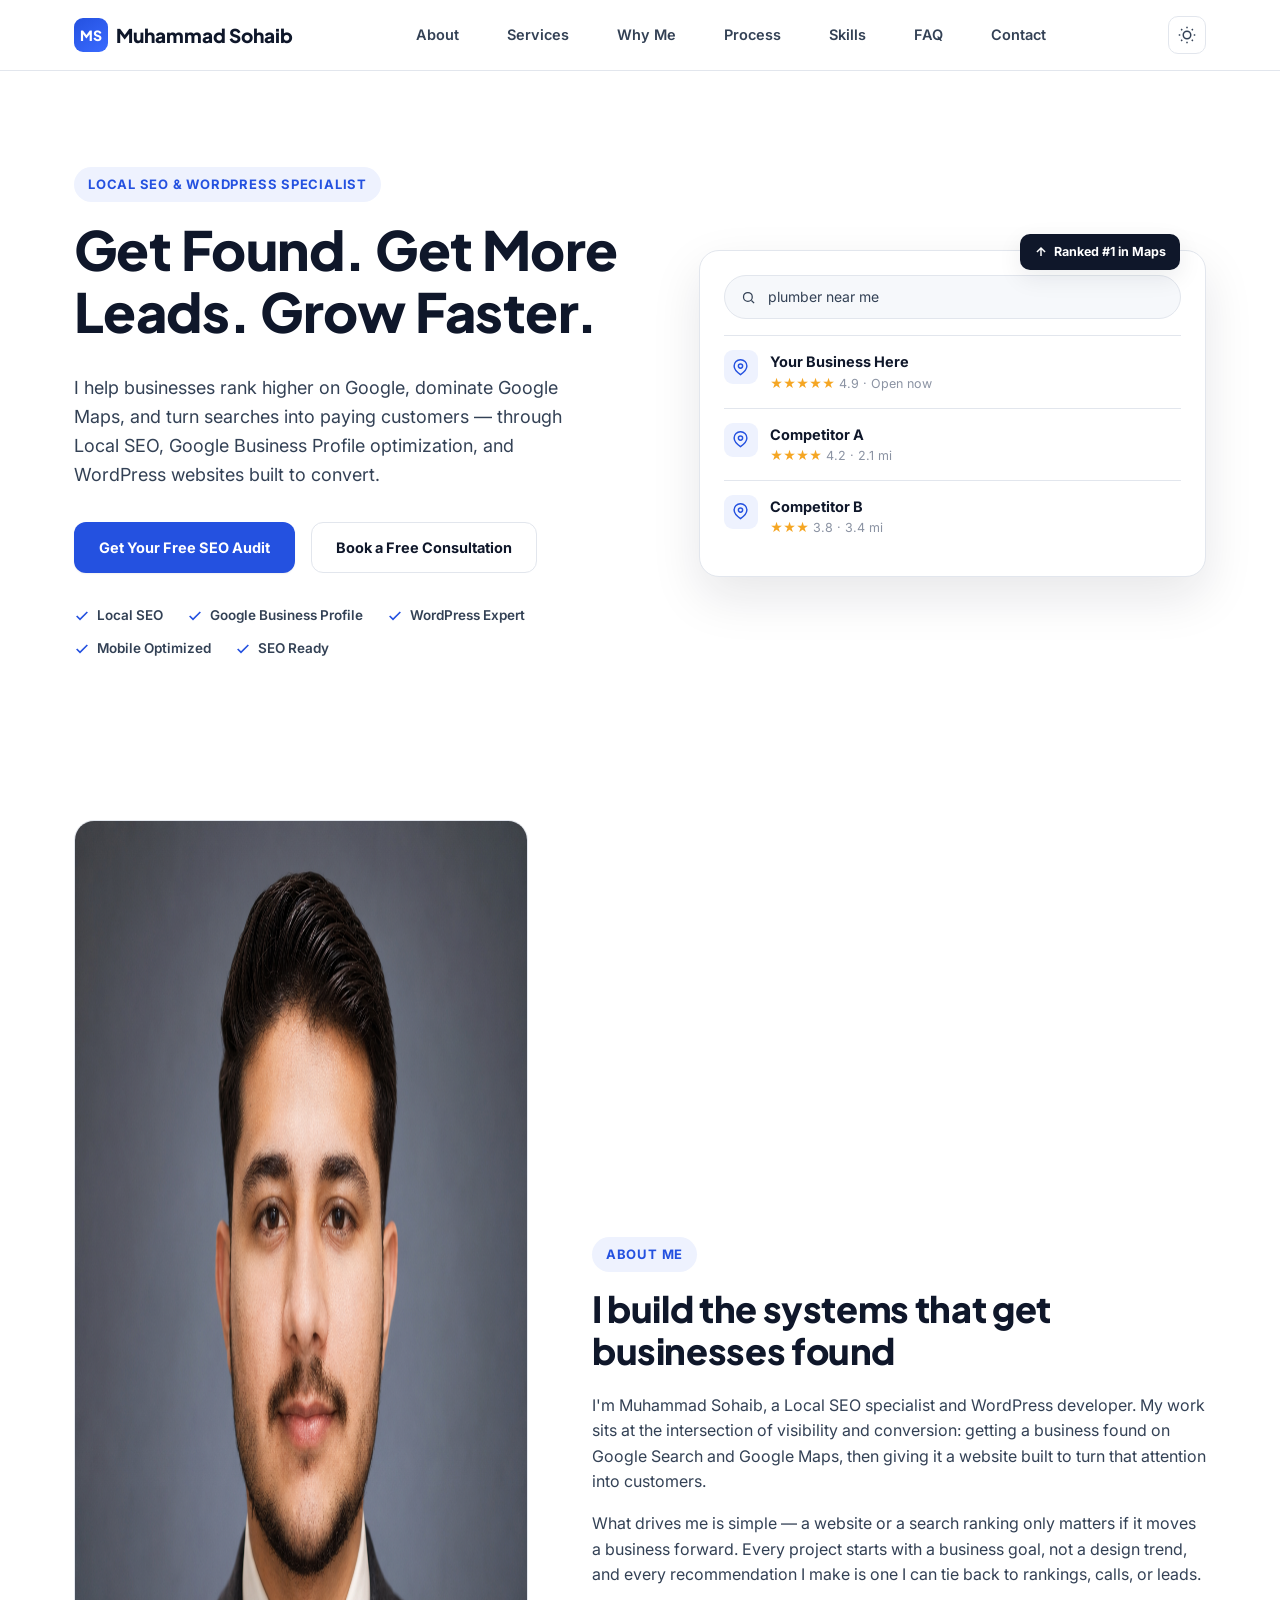
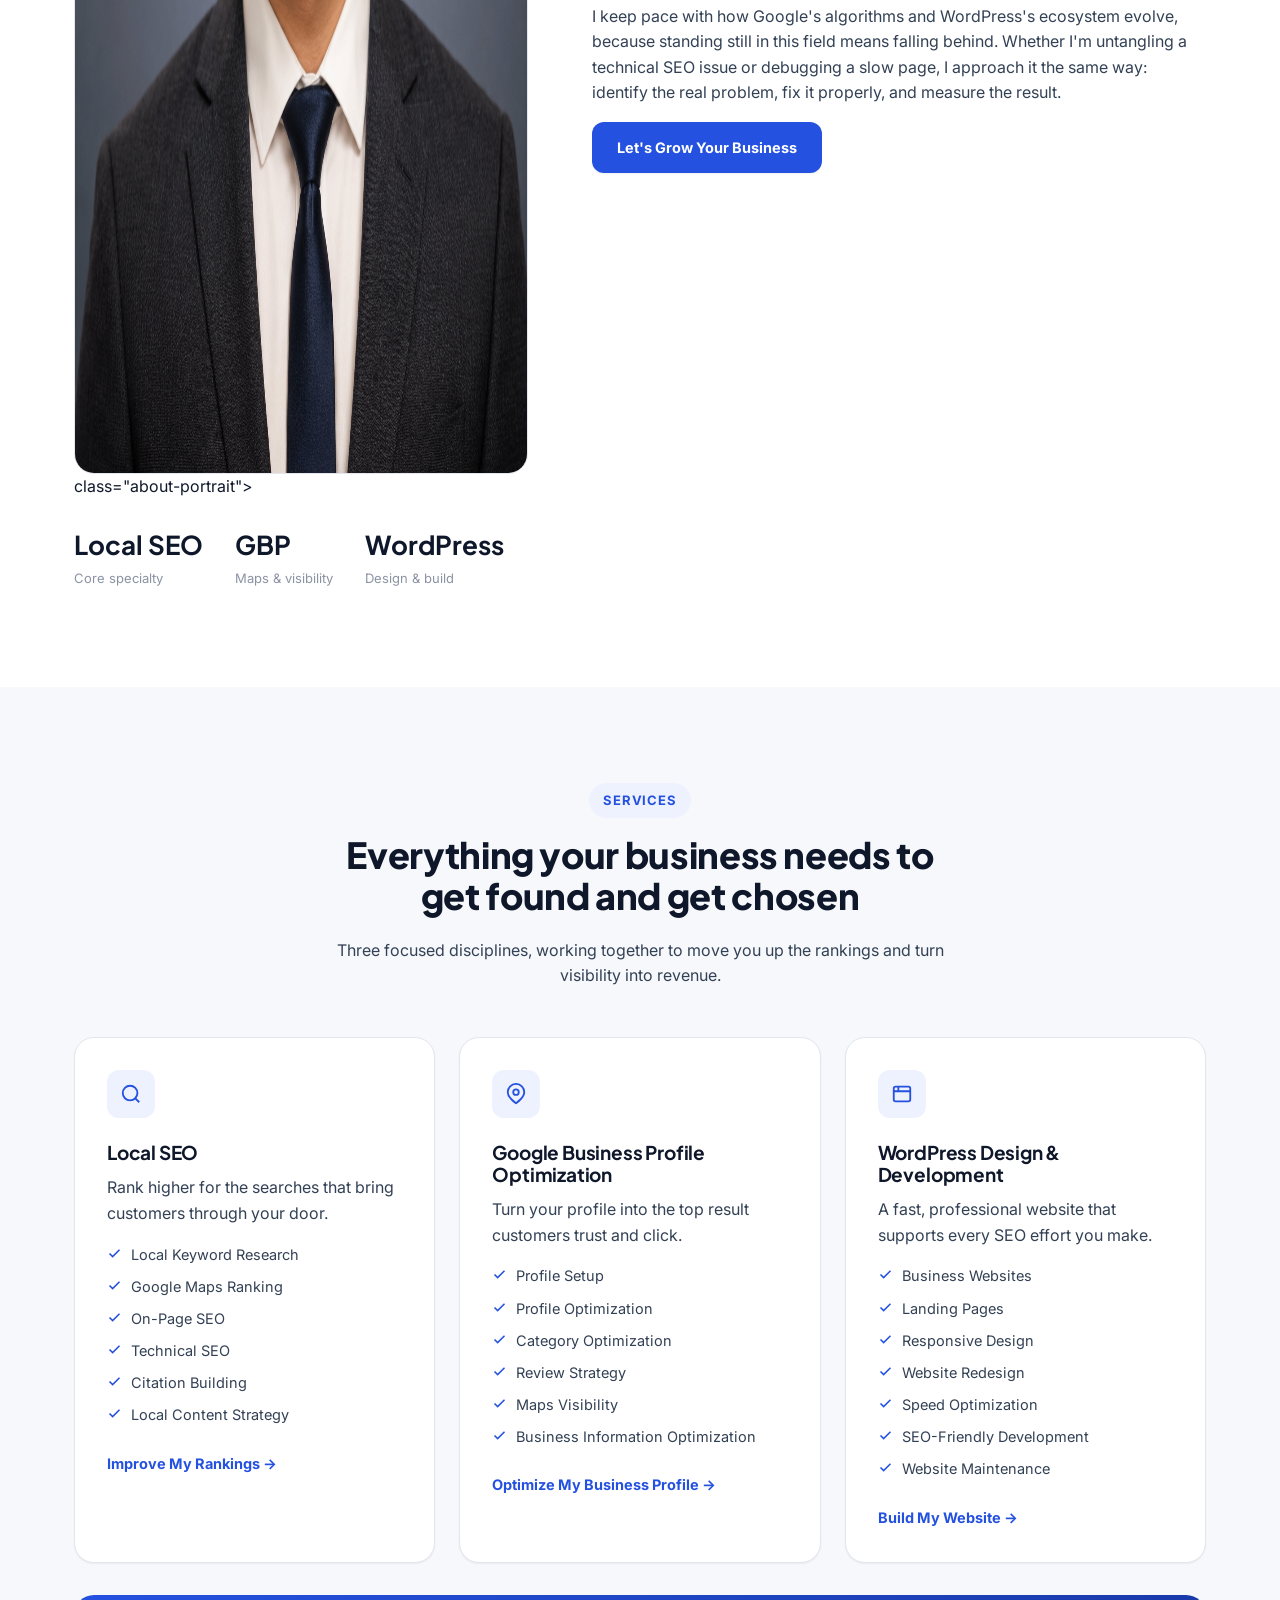
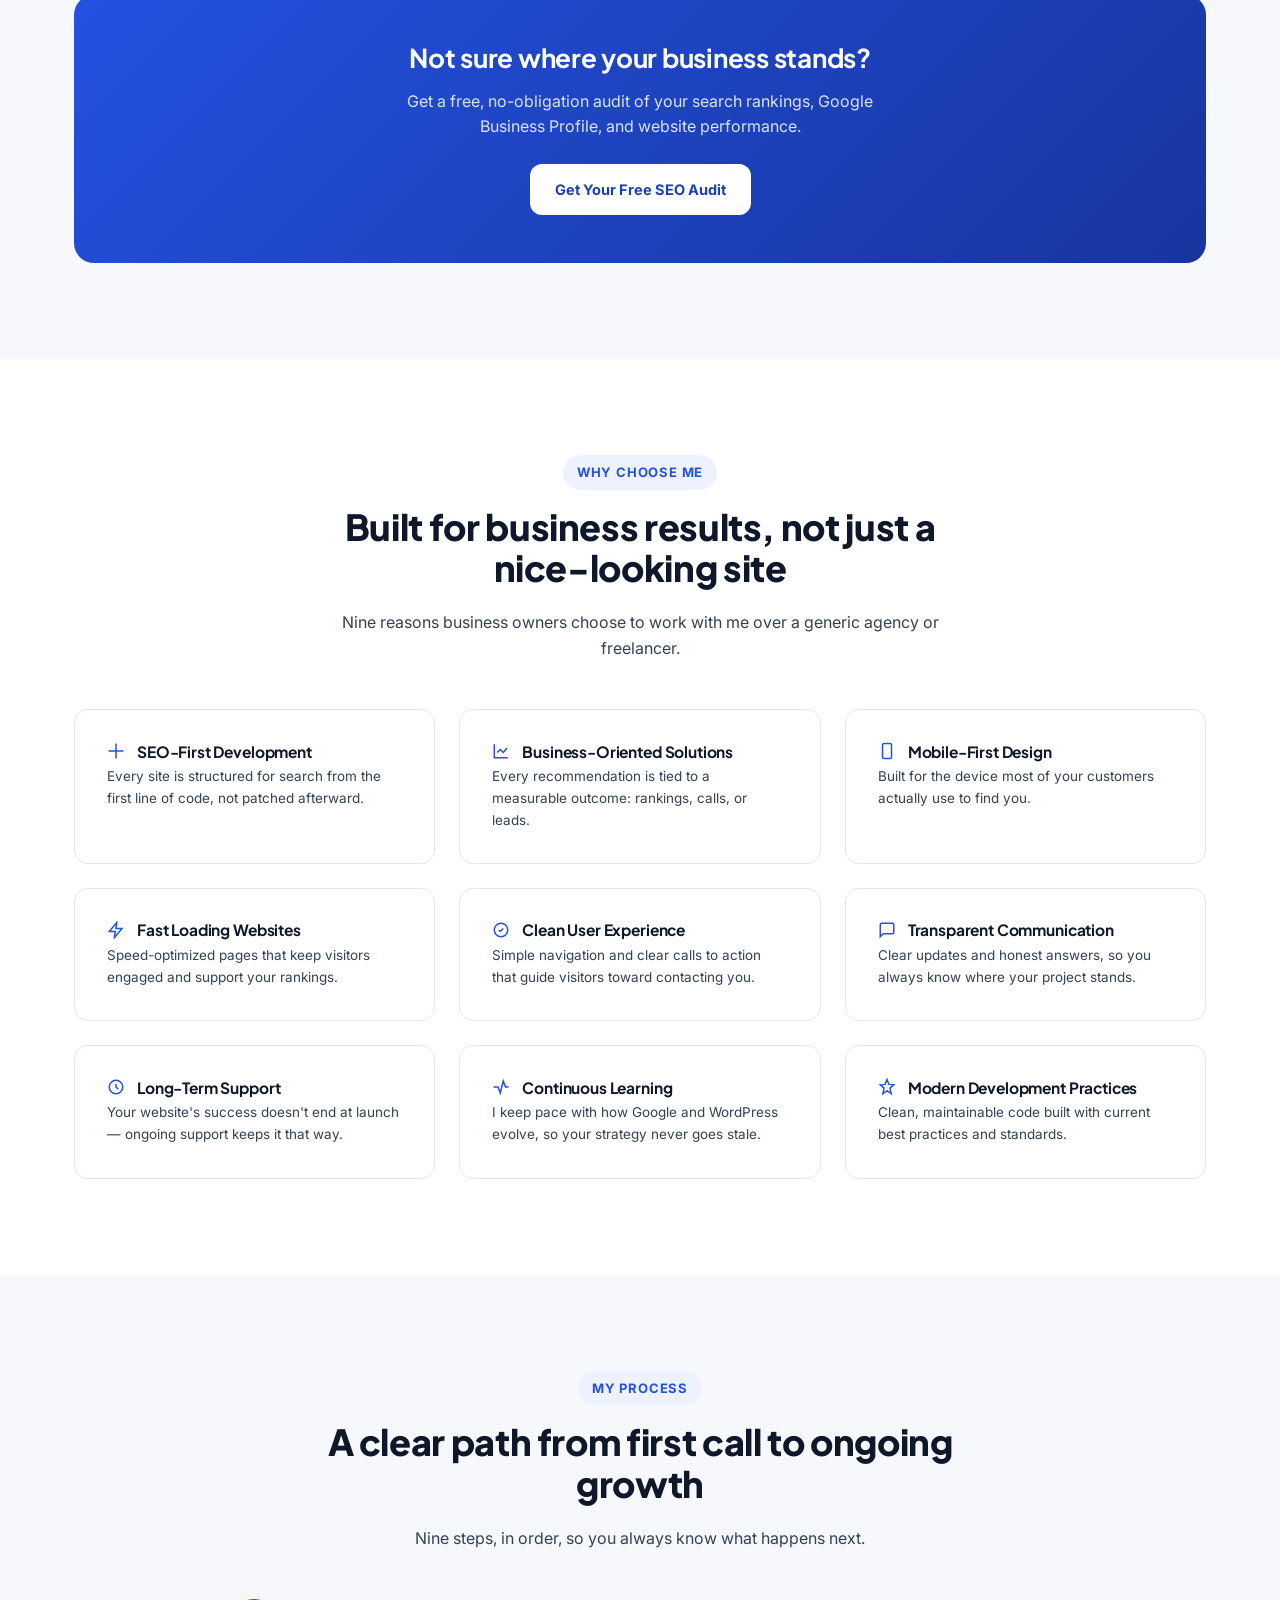
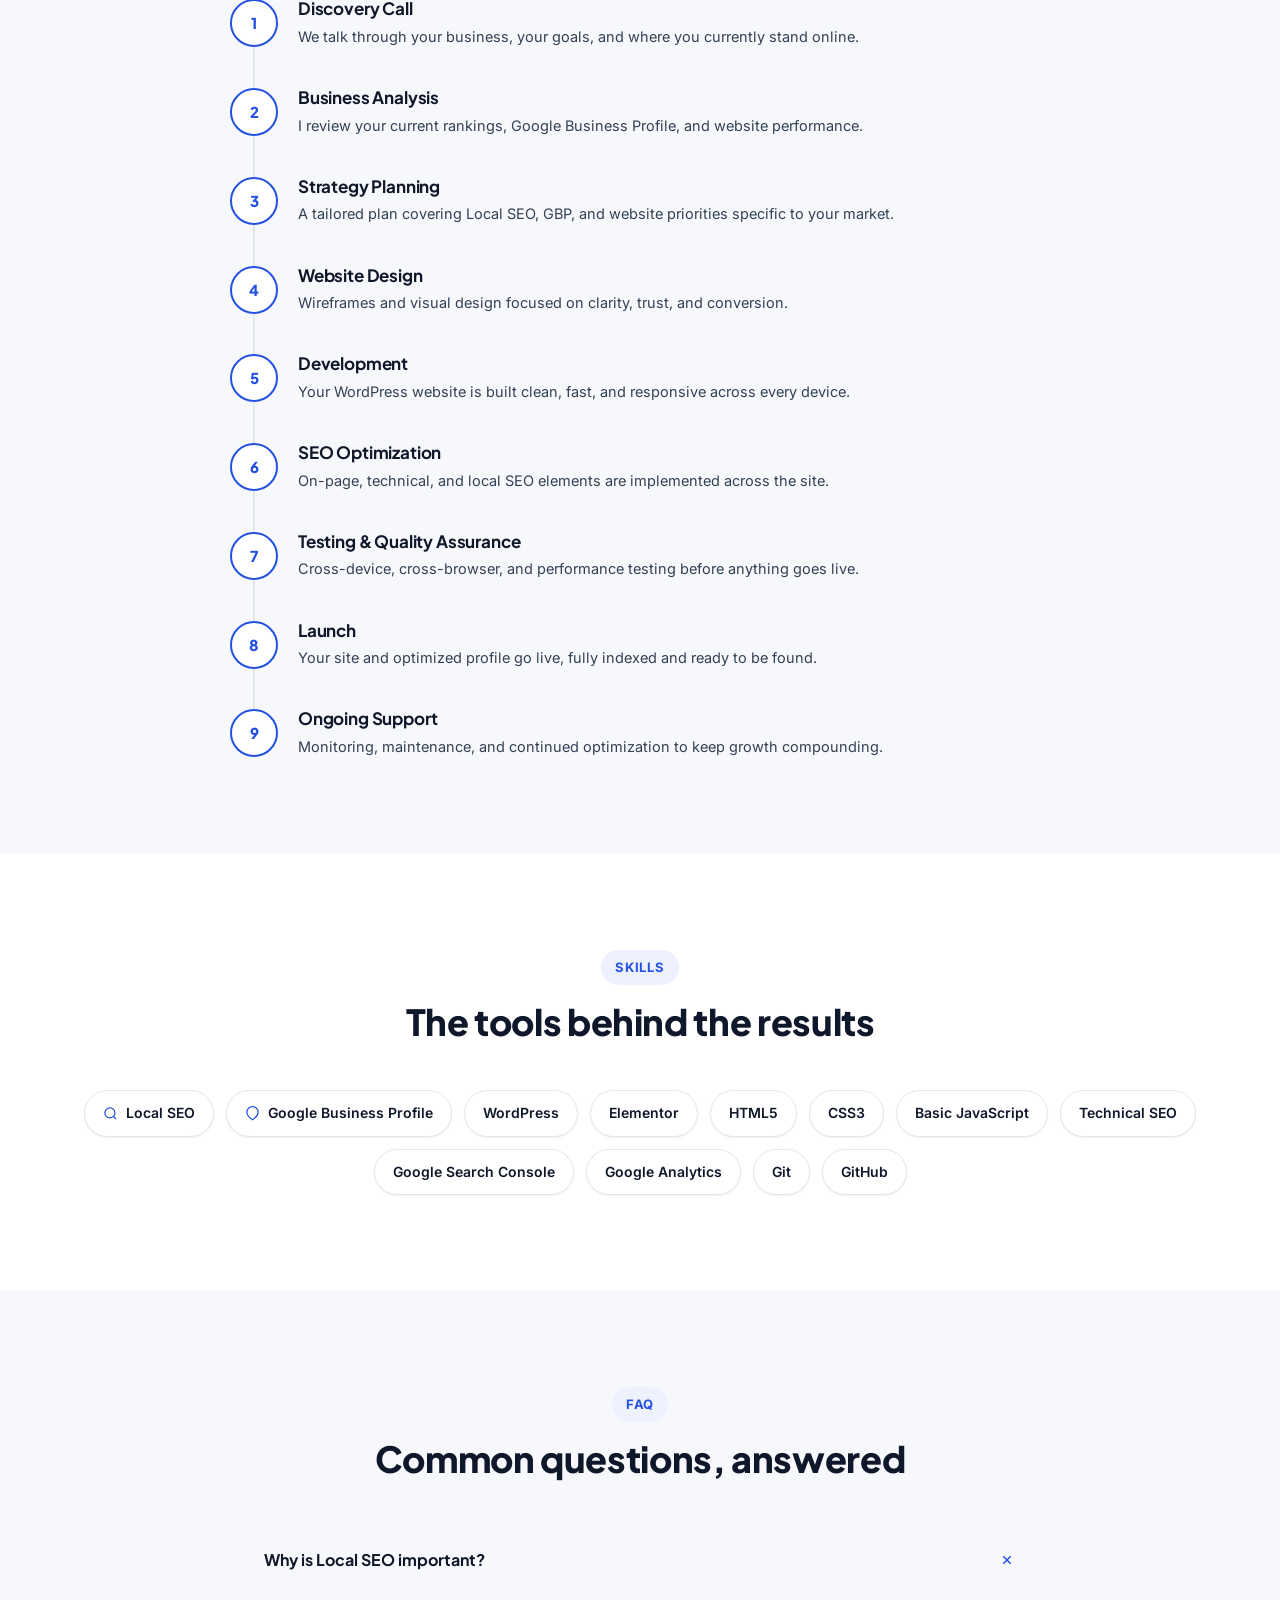
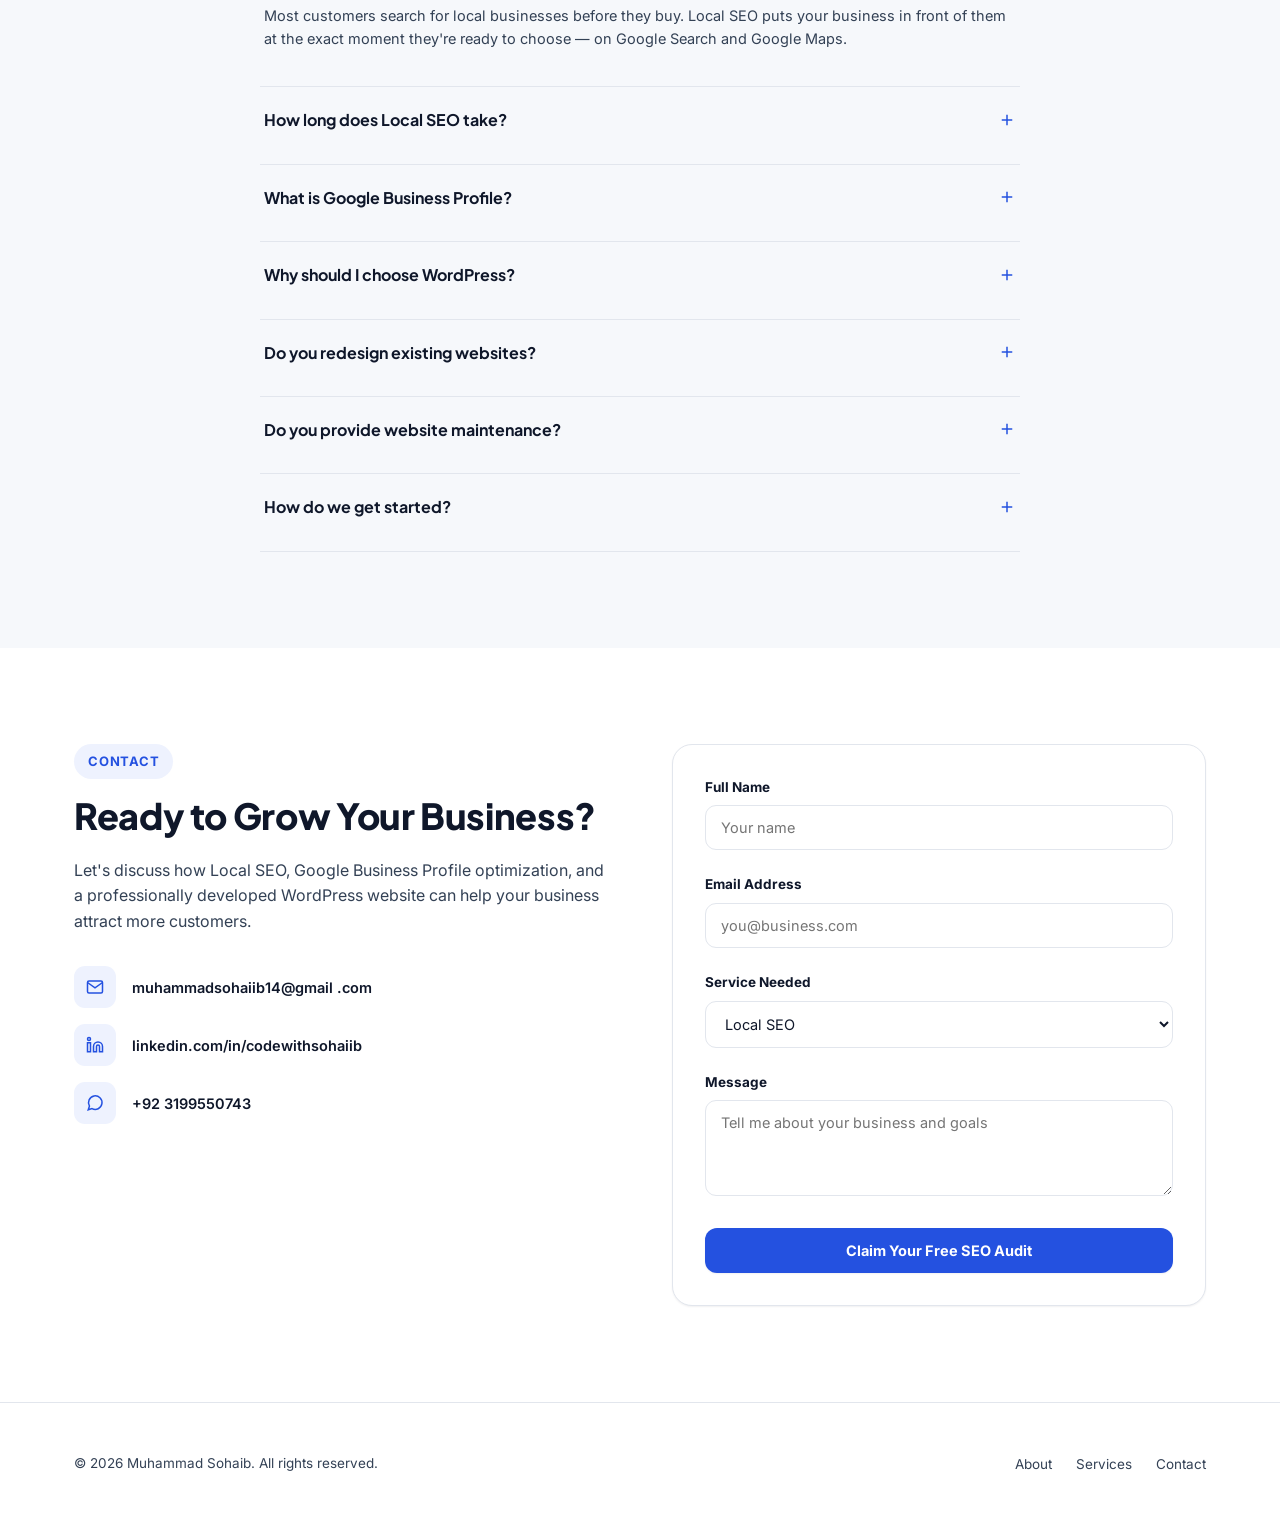
==== commit b25b7fff: "Improve portfolio SEO and add favicon support" ====
--- a/portfolio/index.html
+++ b/portfolio/index.html
@@ -5,7 +5,17 @@
 <meta charset="UTF-8">
 <meta name="viewport" content="width=device-width, initial-scale=1.0">
 
-    <title>Muhammad Sohaib | Portfolio</title>
+    <title>Muhammad Sohaib | Local SEO Specialist & WordPress Developer</title>
+    
+    <link rel="canonical" href="https://muhammad-sohaib-portfolio.netlify.app/">
+
+    <meta name="description" content="Muhammad Sohaib is a Local SEO Specialist helping businesses improve Google Business Profile rankings, local search visibility, and WordPress websites with proven SEO strategies.">
+    
+    <meta name="robots" content="index, follow">
+
+    <meta name="author" content="Muhammad Sohaib">
+
+    <meta name="keywords" content="Muhammad Sohaib, Local SEO Specialist, Google Business Profile Expert, WordPress Developer, Technical SEO, On-Page SEO, Local SEO Pakistan">
 
     <!-- Structured Data -->
      <script type="application/ld+json">
@@ -16,6 +26,7 @@
   "url": "https://muhammad-sohaib-portfolio.netlify.app/",
   "jobTitle": "SEO Specialist | Technical SEO | Local SEO | On-Page & Off-Page SEO | WordPress Designer & Developer | AI Automation",
   "description": "Muhammad Sohaib is an SEO Specialist, WordPress Designer & Developer, and AI Automation enthusiast helping businesses improve their online visibility through technical SEO, local SEO, WordPress websites, and workflow automation.",
+  "image": "https://muhammad-sohaib-portfolio.netlify.app/assets/images/Professional%20photo.png",
   "sameAs": [
     "https://www.linkedin.com/in/codewithsohaiib",
     "https://github.com/code-with-sohaiib"
@@ -25,11 +36,11 @@
 
 <!-- Open Graph -->
 <meta property="og:type" content="website">
-<meta property="og:url" content="https://muhammadsohaib.com/">
+<meta property="og:url" content="https://muhammad-sohaib-portfolio.netlify.app/">
 <meta property="og:site_name" content="Muhammad Sohaib">
 <meta property="og:title" content="Muhammad Sohaib | Local SEO Specialist & Google Business Profile Expert">
 <meta property="og:description" content="Get found. Get more leads. Grow faster. Local SEO, Google Business Profile optimization, and WordPress development built to grow your business.">
-<meta property="og:image" content="https://muhammadsohaib.com/assets/images/og-image.jpg">
+<meta property="og:image" content="https://muhammad-sohaib-portfolio.netlify.app//assets/images/og-image.jpg">
 <meta property="og:image:width" content="1200">
 <meta property="og:image:height" content="630">
 <meta property="og:locale" content="en_US">
@@ -41,15 +52,16 @@
 <meta name="twitter:image" content="https://muhammadsohaib.com/assets/images/og-image.jpg">
 
 <!-- PWA / Theme -->
-<meta name="theme-color" content="#2451e0">
-<link rel="manifest" href="manifest.json">
+<link rel="manifest" href="/assets/favicon/site.webmanifest">
 
 <!-- Favicons -->
-<link rel="icon" type="image/png" sizes="32x32" href="assets/favicon/favicon-32x32.png">
-<link rel="icon" type="image/png" sizes="16x16" href="assets/favicon/favicon-16x16.png">
-<link rel="apple-touch-icon" sizes="180x180" href="assets/favicon/apple-touch-icon.png">
-<link rel="shortcut icon" href="assets/favicon/favicon.ico">
-
+<link rel="icon" type="image/png" sizes="96x96" href="/assets/favicon/favicon-96x96.png">
+<link rel="icon" type="image/svg+xml" href="/assets/favicon/favicon.svg">
+<link rel="shortcut icon" href="/assets/favicon/favicon.ico">
+<link rel="apple-touch-icon" sizes="180x180" href="/assets/favicon/apple-touch-icon.png">
+<link rel="manifest" href="/assets/favicon/site.webmanifest">
+
+<meta name="theme-color" content="#2563EB">
 
 <!-- Fonts: preconnect + swap to avoid render blocking -->
 <link rel="preconnect" href="https://fonts.googleapis.com">
@@ -168,8 +180,14 @@
     <div class="wrap about-grid">
       <div class="reveal">
         <img
-  src="assets/images/Professional photo.png"
-  alt="Muhammad Sohaib - Local SEO Specialist, Google Business Profile Expert and WordPress Developer"
+src="assets/images/Professional photo.png"
+alt="Muhammad Sohaib - Local SEO Specialist, Google Business Profile Expert and WordPress Developer"
+title="Muhammad Sohaib - Local SEO Specialist"
+width="1254"
+height="1254"
+loading="lazy"
+decoding="async"
+class="about-portrait">
   class="about-portrait">
         <ul class="stat-row">
           <li class="stat"><b>Local SEO</b><span>Core specialty</span></li>
@@ -374,7 +392,7 @@
         <p>Let's discuss how Local SEO, Google Business Profile optimization, and a professionally developed WordPress website can help your business attract more customers.</p>
 
         <ul class="contact-list">
-          <li><span class="c-icon" aria-hidden="true"><svg width="18" height="18" viewBox="0 0 24 24" fill="none" stroke="currentColor" stroke-width="2"><rect x="2" y="4" width="20" height="16" rx="2"/><path d="m22 6-10 7L2 6"/></svg></span><a href="mailto:muhammadsohaiib14@gmail.com.com">muhammadsohaiib14@gmail
+          <li><span class="c-icon" aria-hidden="true"><svg width="18" height="18" viewBox="0 0 24 24" fill="none" stroke="currentColor" stroke-width="2"><rect x="2" y="4" width="20" height="16" rx="2"/><path d="m22 6-10 7L2 6"/></svg></span><a href="mailto:muhammadsohaiib14@gmail.com">muhammadsohaiib14@gmail
             .com</a></li>
           <li>
   <span class="c-icon" aria-hidden="true">
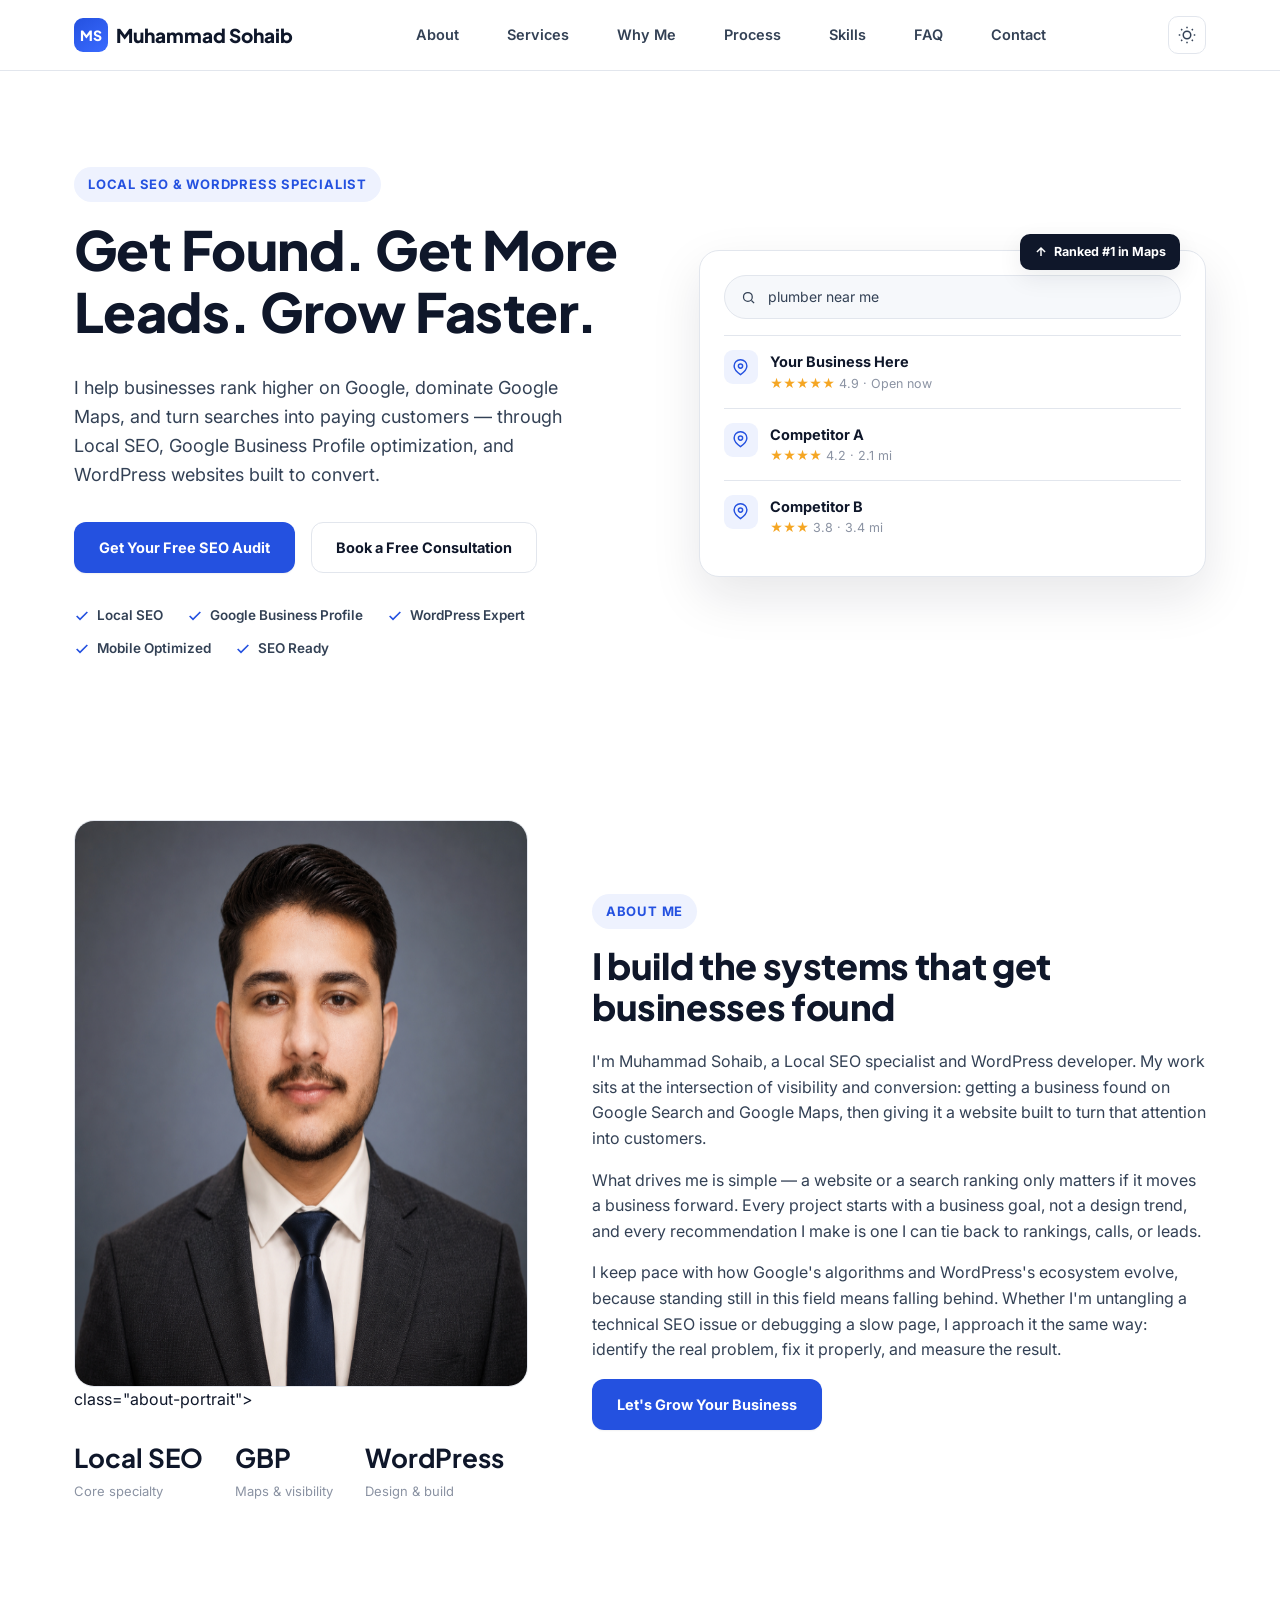
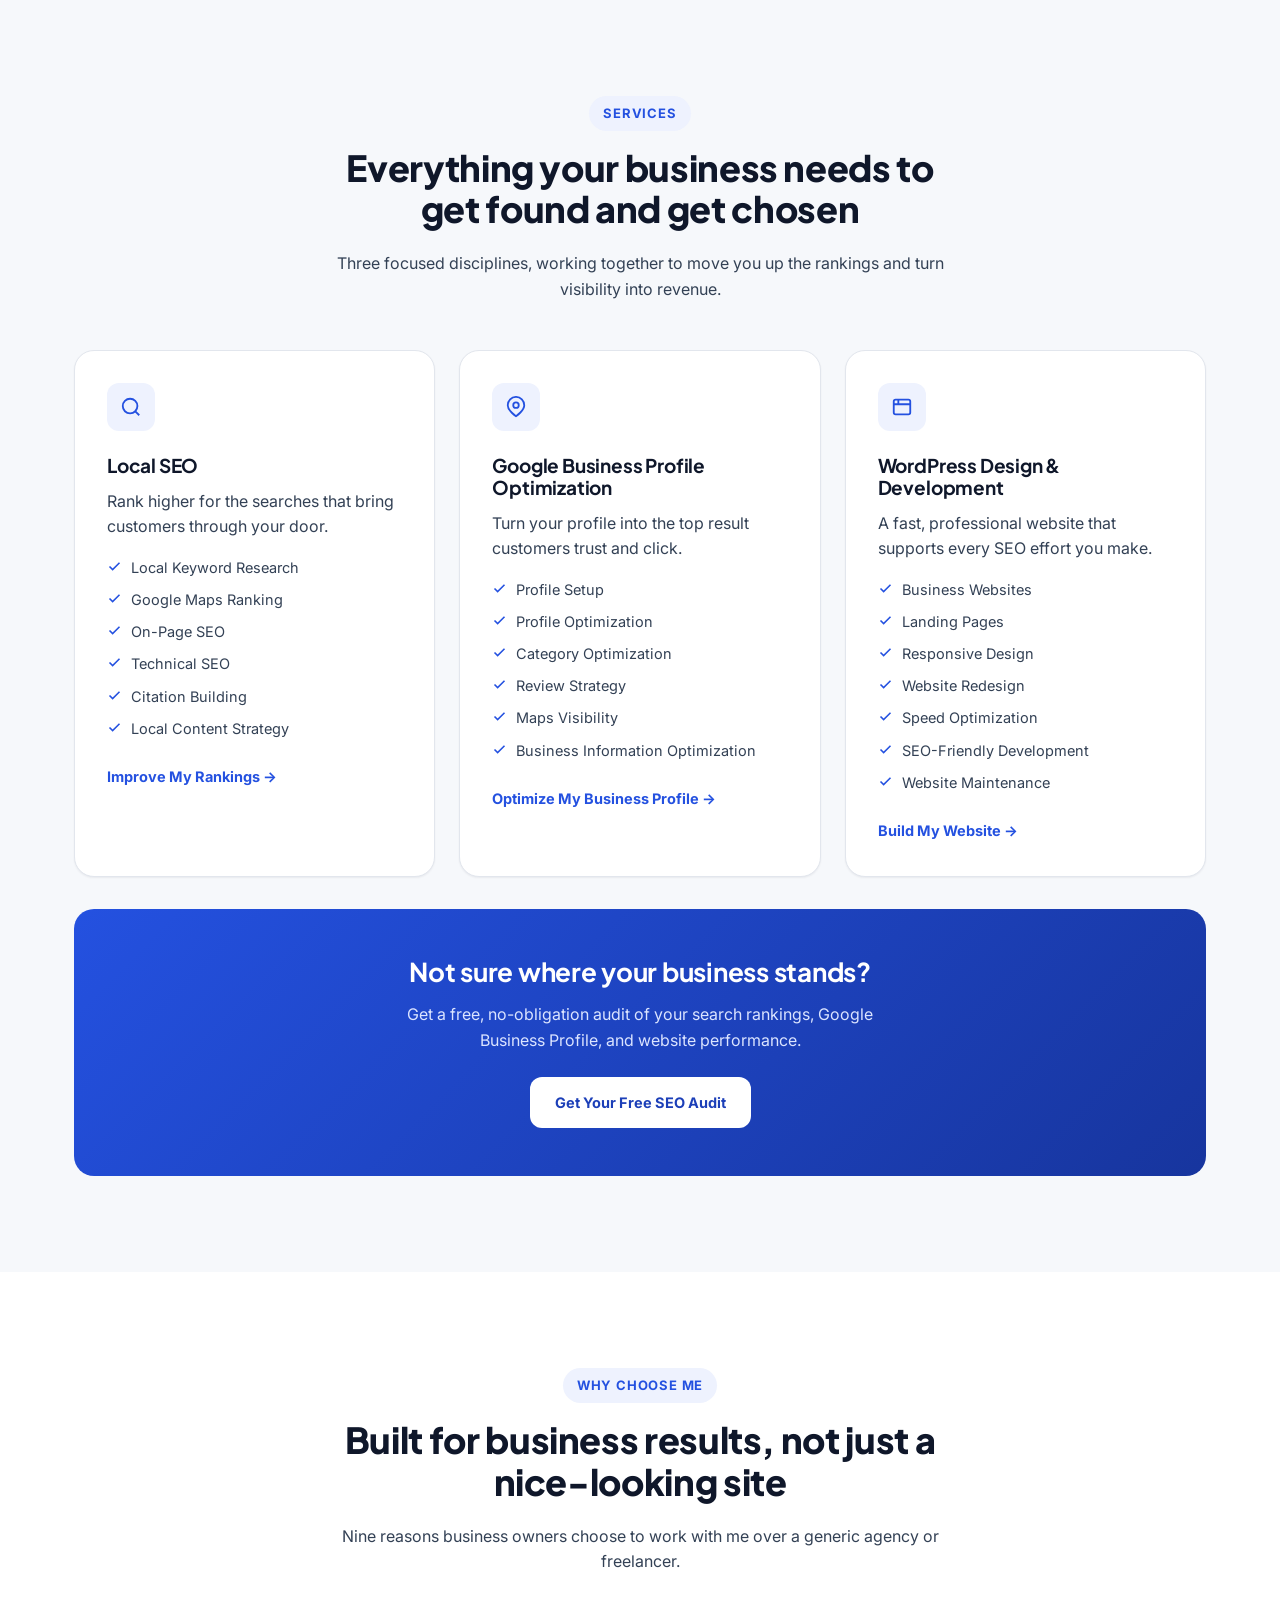
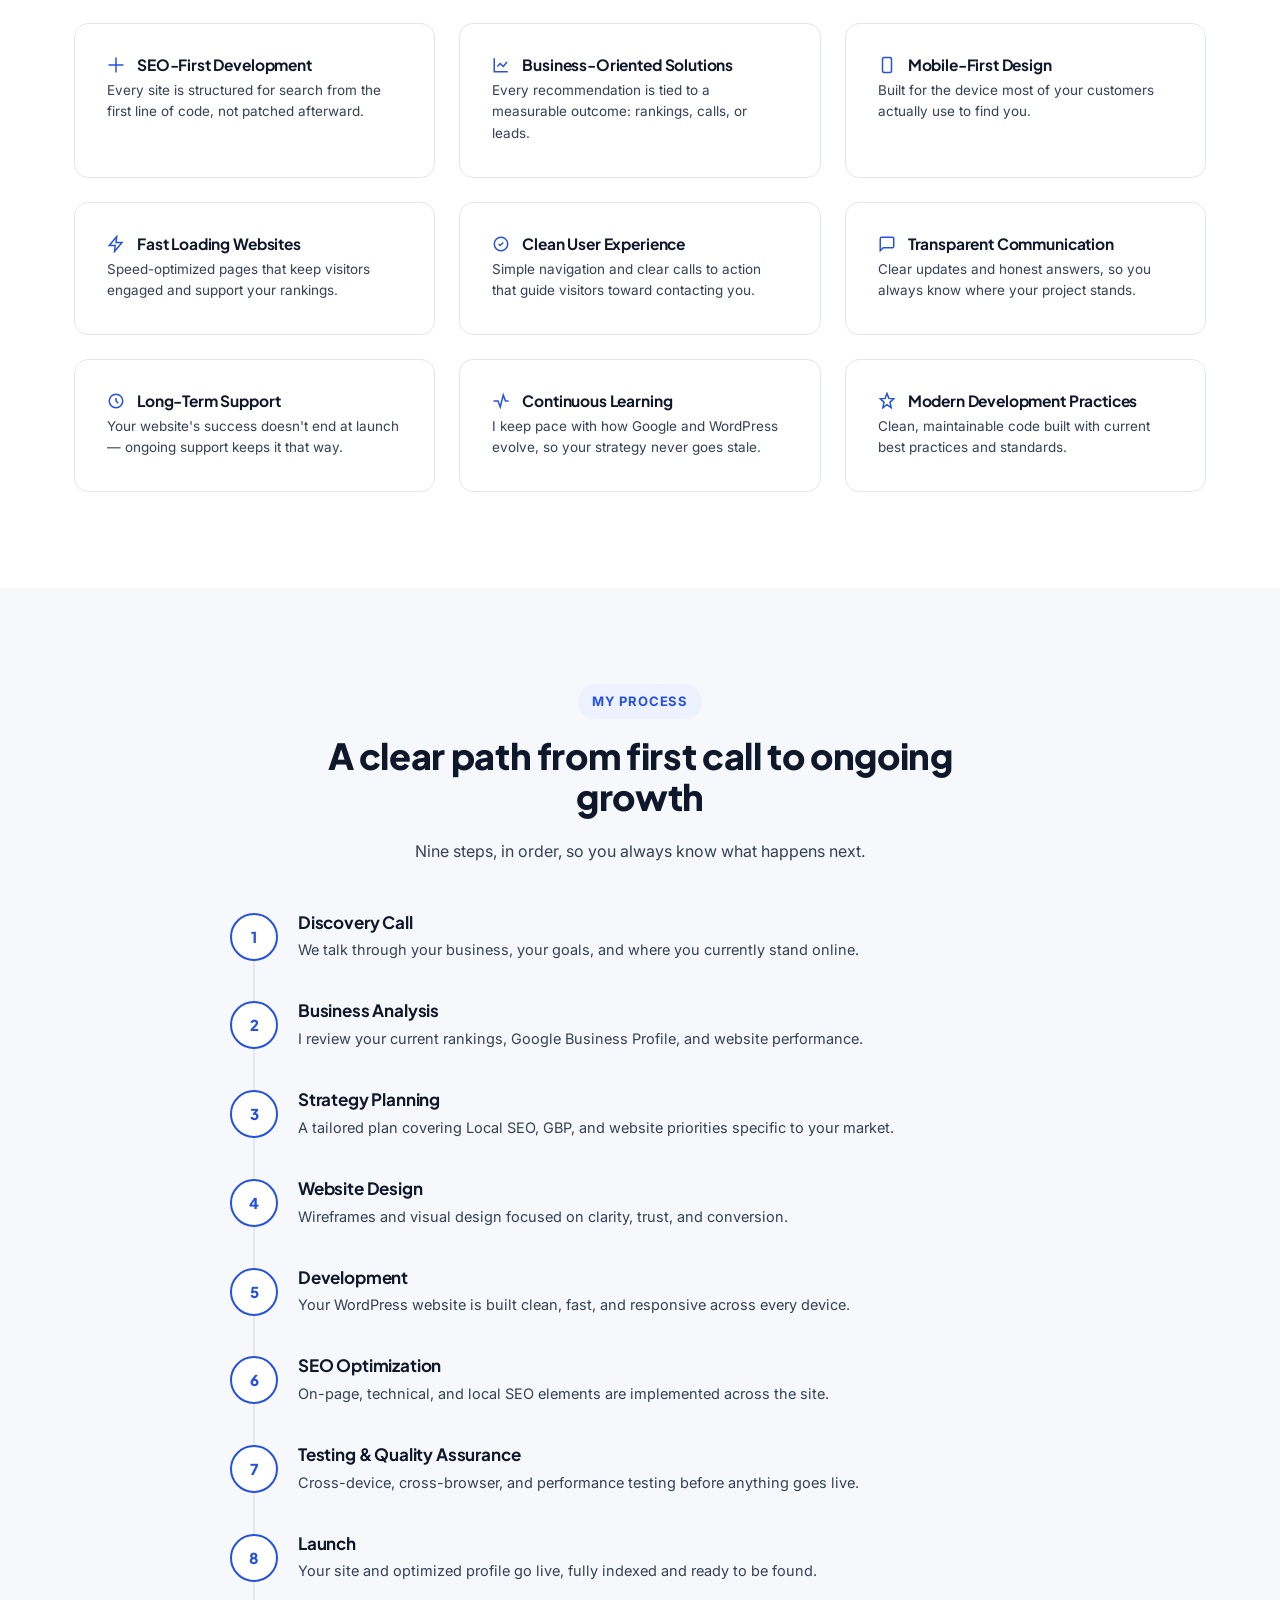
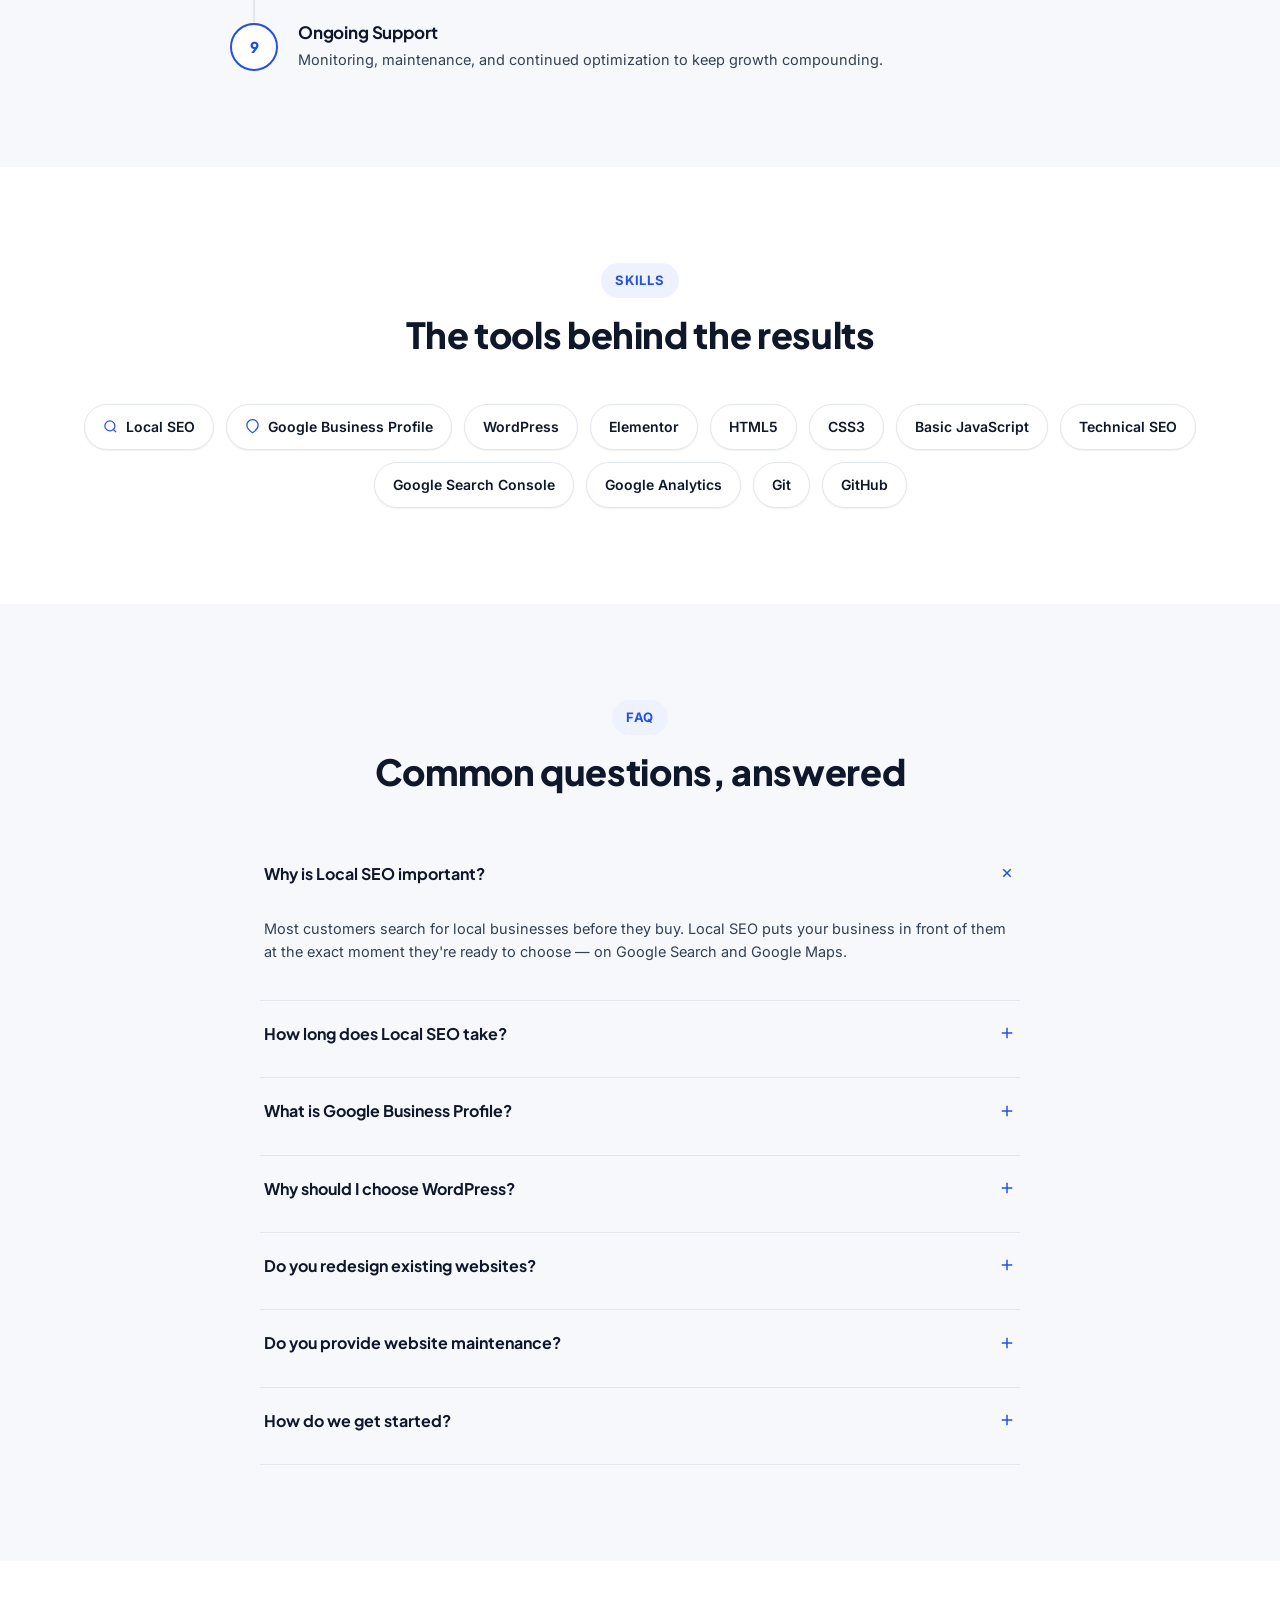
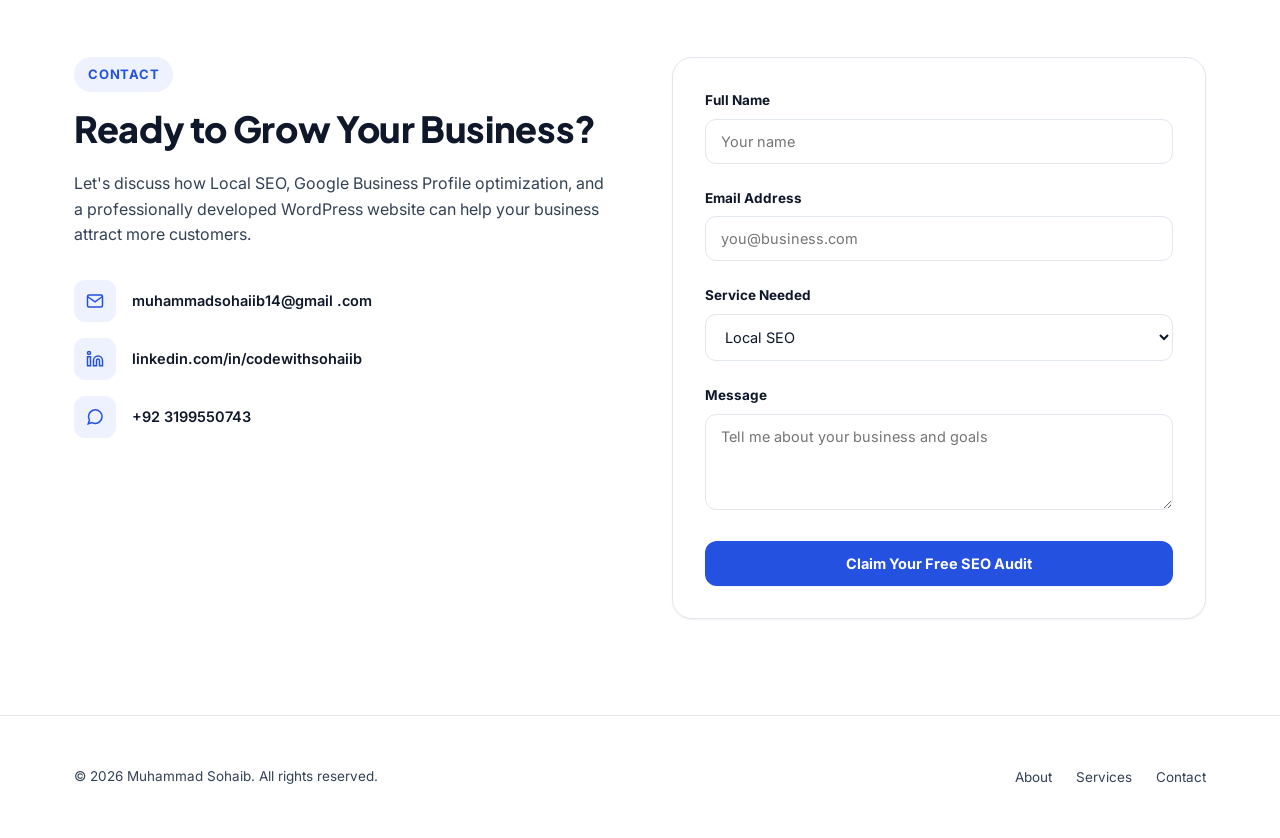
==== commit c6aaaaa0: "Restore image layout and improve portfolio SEO" ====
--- a/portfolio/index.html
+++ b/portfolio/index.html
@@ -183,11 +183,9 @@
 src="assets/images/Professional photo.png"
 alt="Muhammad Sohaib - Local SEO Specialist, Google Business Profile Expert and WordPress Developer"
 title="Muhammad Sohaib - Local SEO Specialist"
-width="1254"
-height="1254"
+class="about-portrait"
 loading="lazy"
-decoding="async"
-class="about-portrait">
+decoding="async">
   class="about-portrait">
         <ul class="stat-row">
           <li class="stat"><b>Local SEO</b><span>Core specialty</span></li>
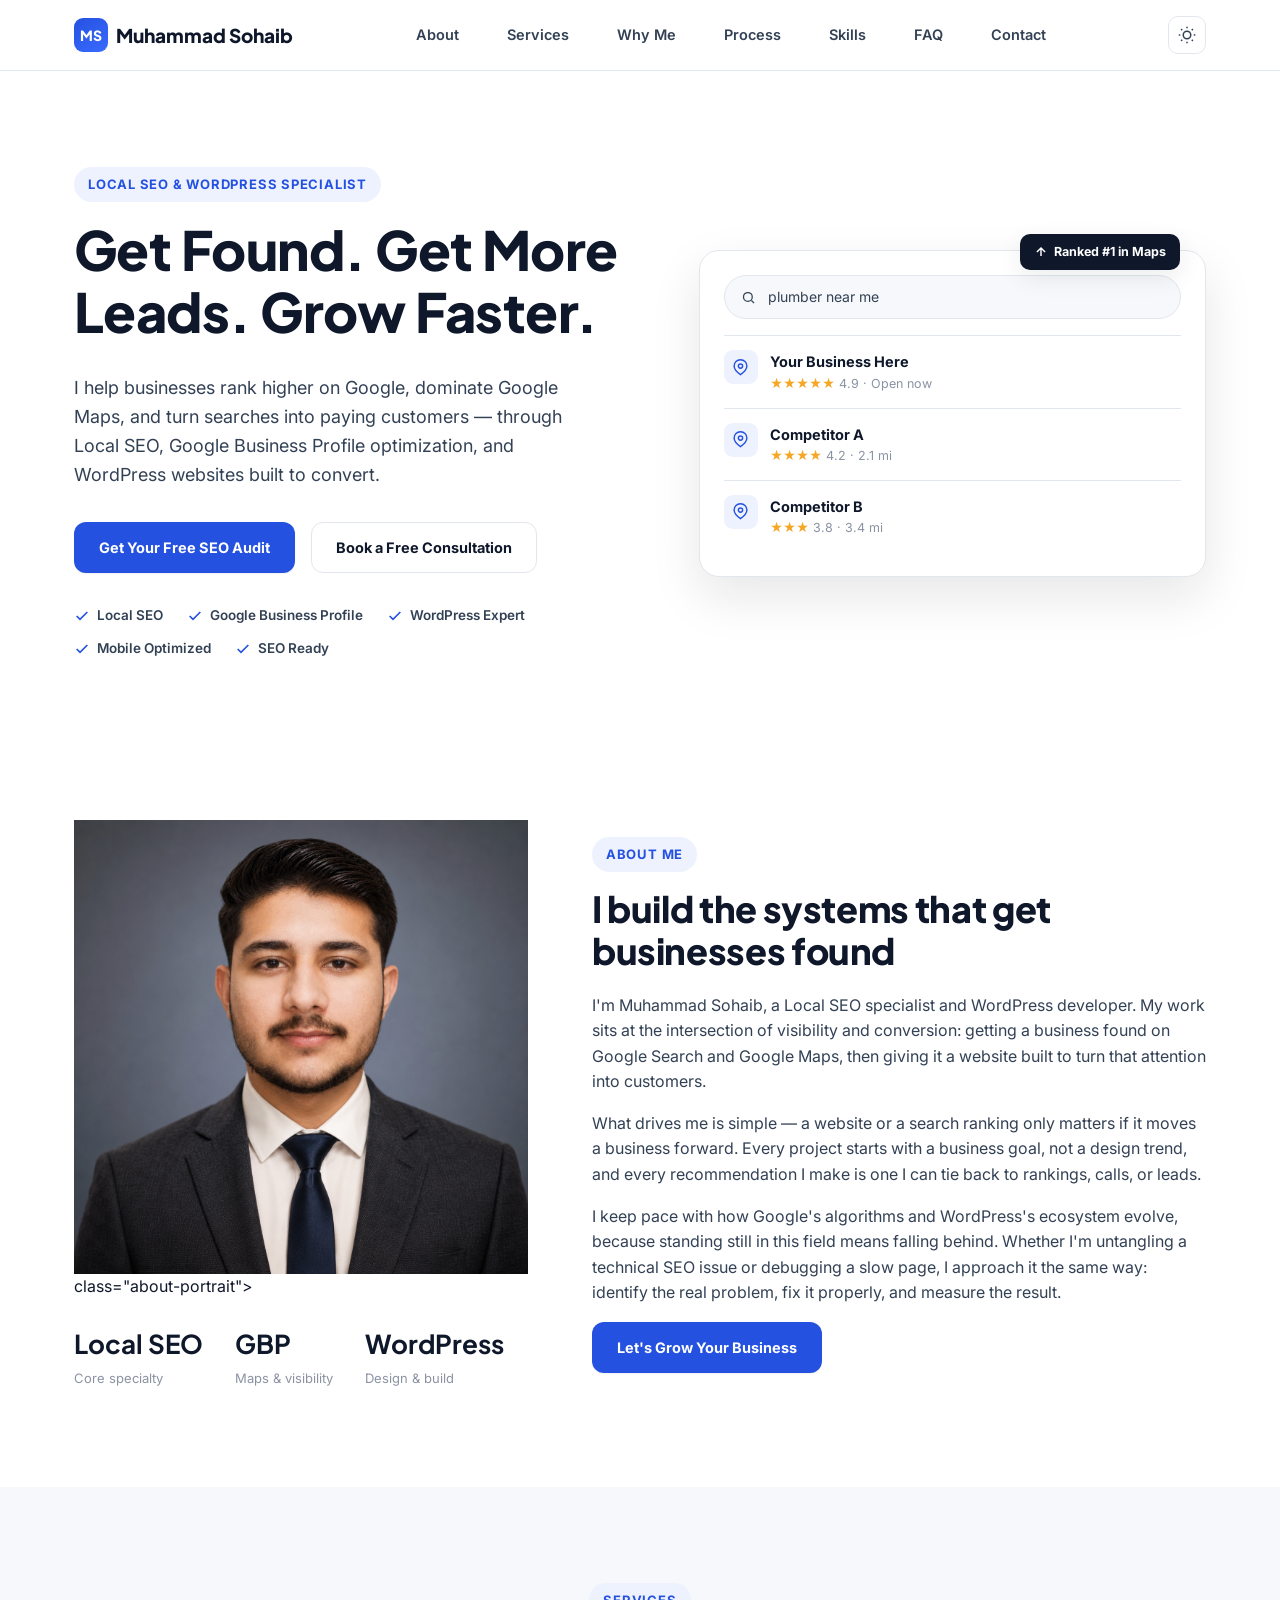
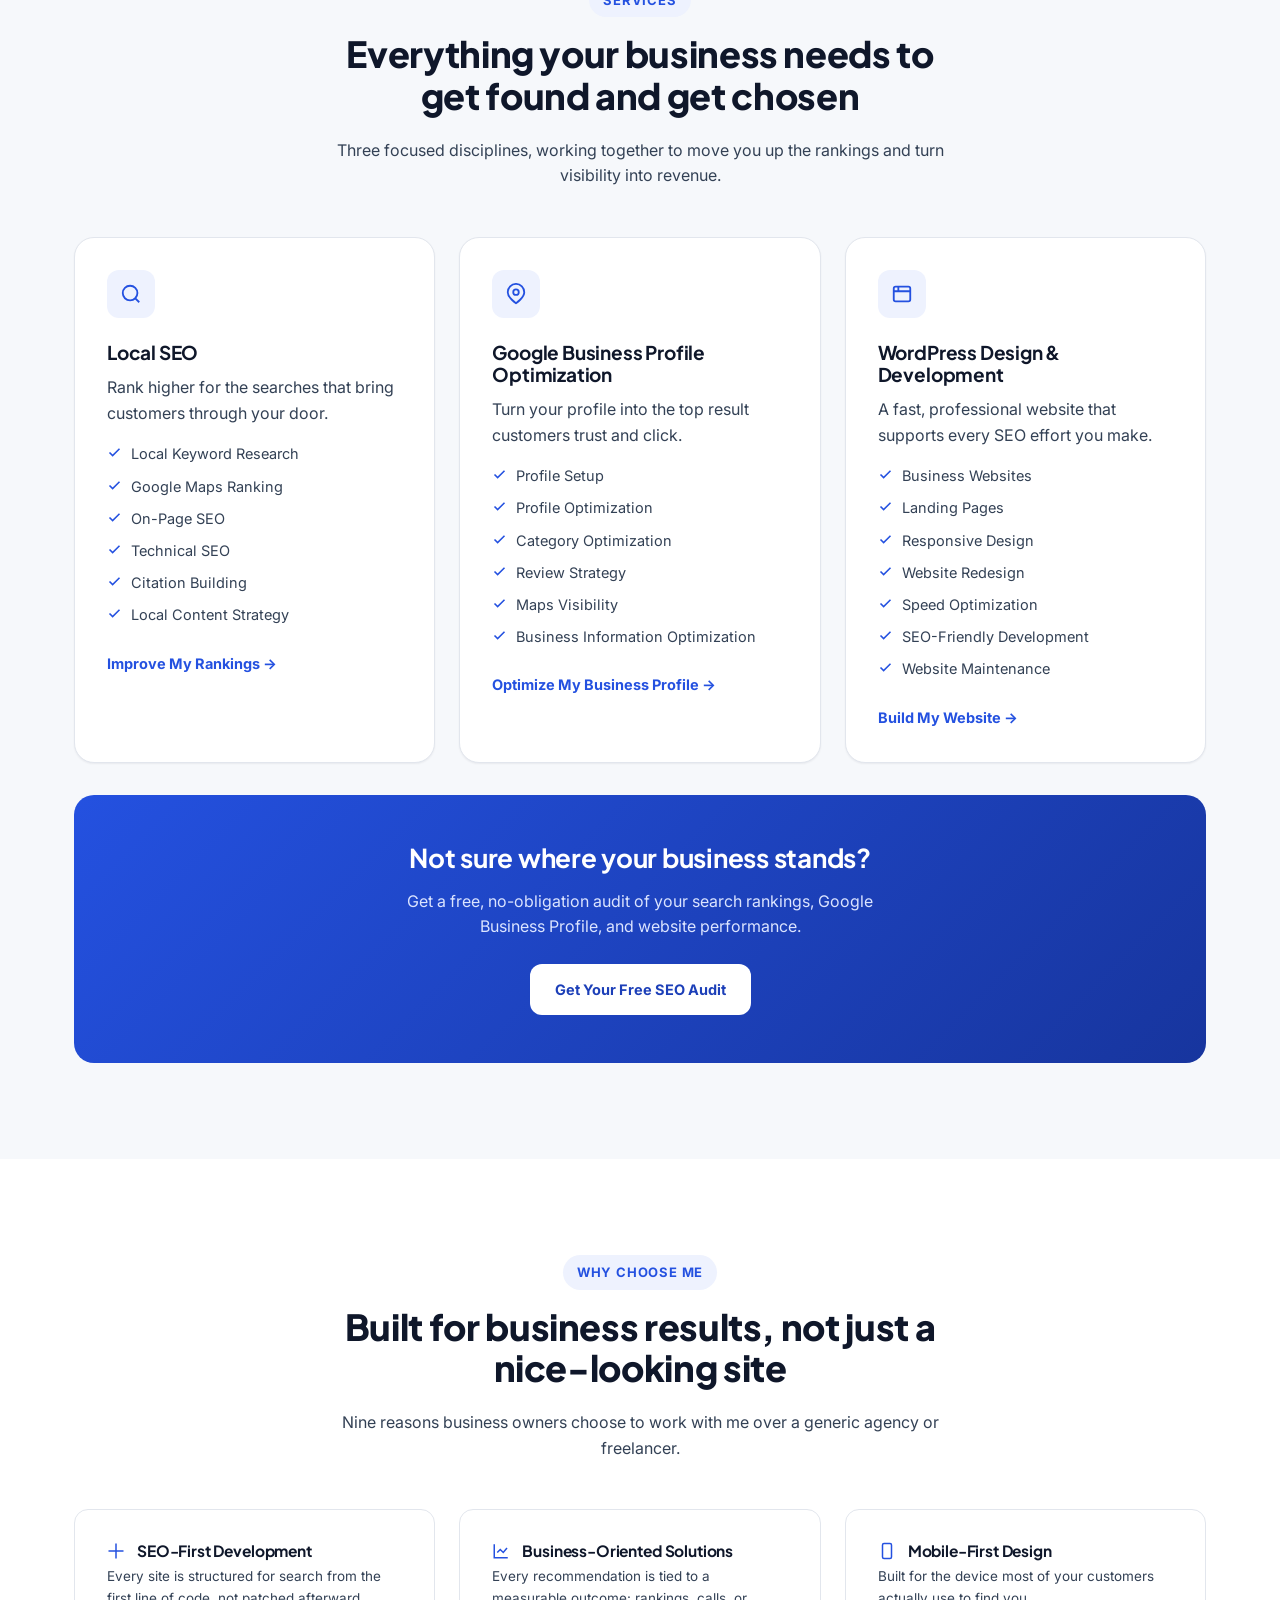
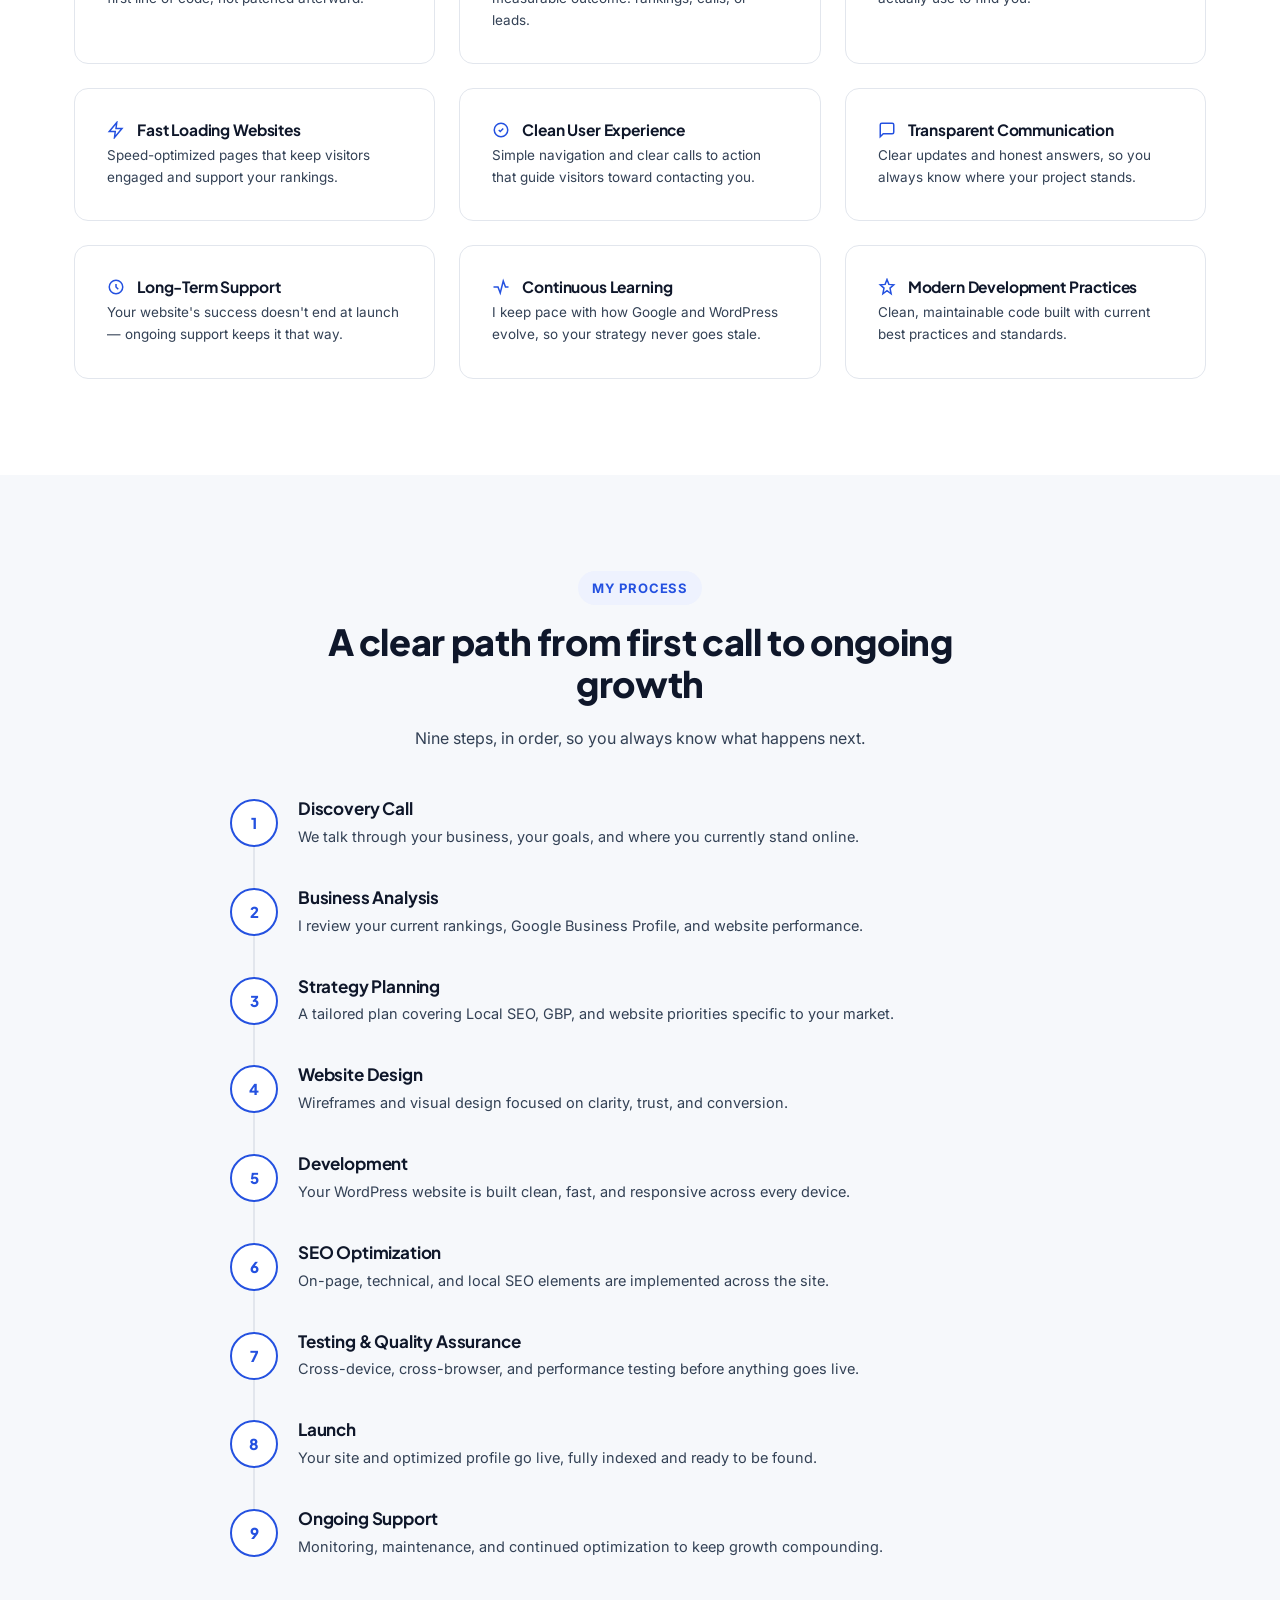
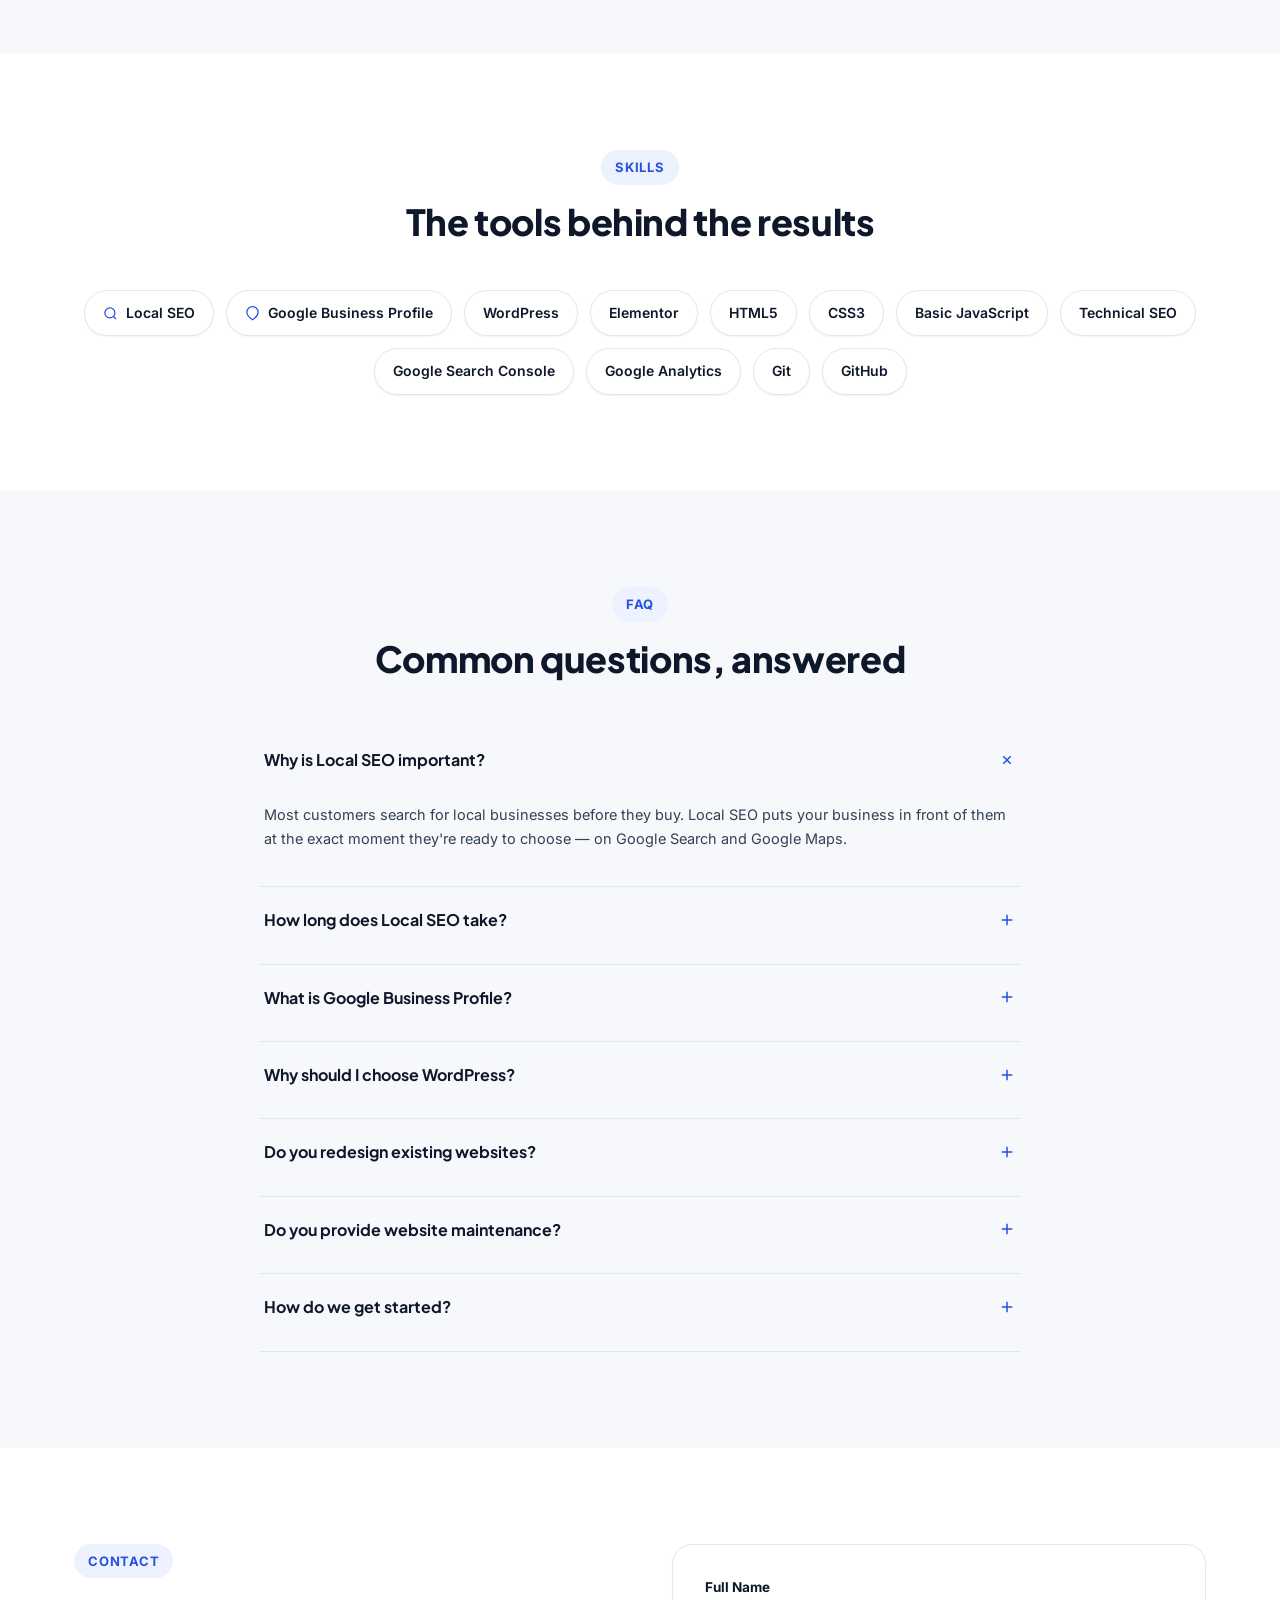
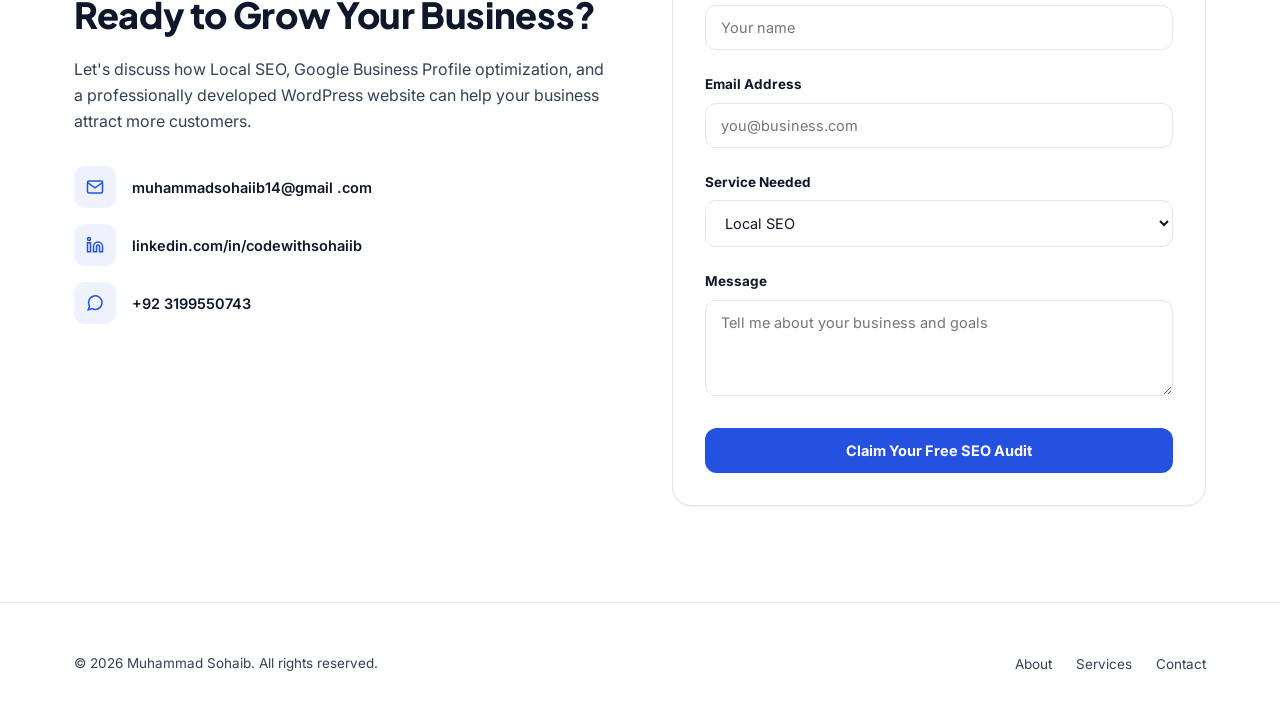
==== commit 58790102: "Restore image layout and improve portfolio SEO" ====
--- a/portfolio/index.html
+++ b/portfolio/index.html
@@ -183,7 +183,6 @@
 src="assets/images/Professional photo.png"
 alt="Muhammad Sohaib - Local SEO Specialist, Google Business Profile Expert and WordPress Developer"
 title="Muhammad Sohaib - Local SEO Specialist"
-class="about-portrait"
 loading="lazy"
 decoding="async">
   class="about-portrait">
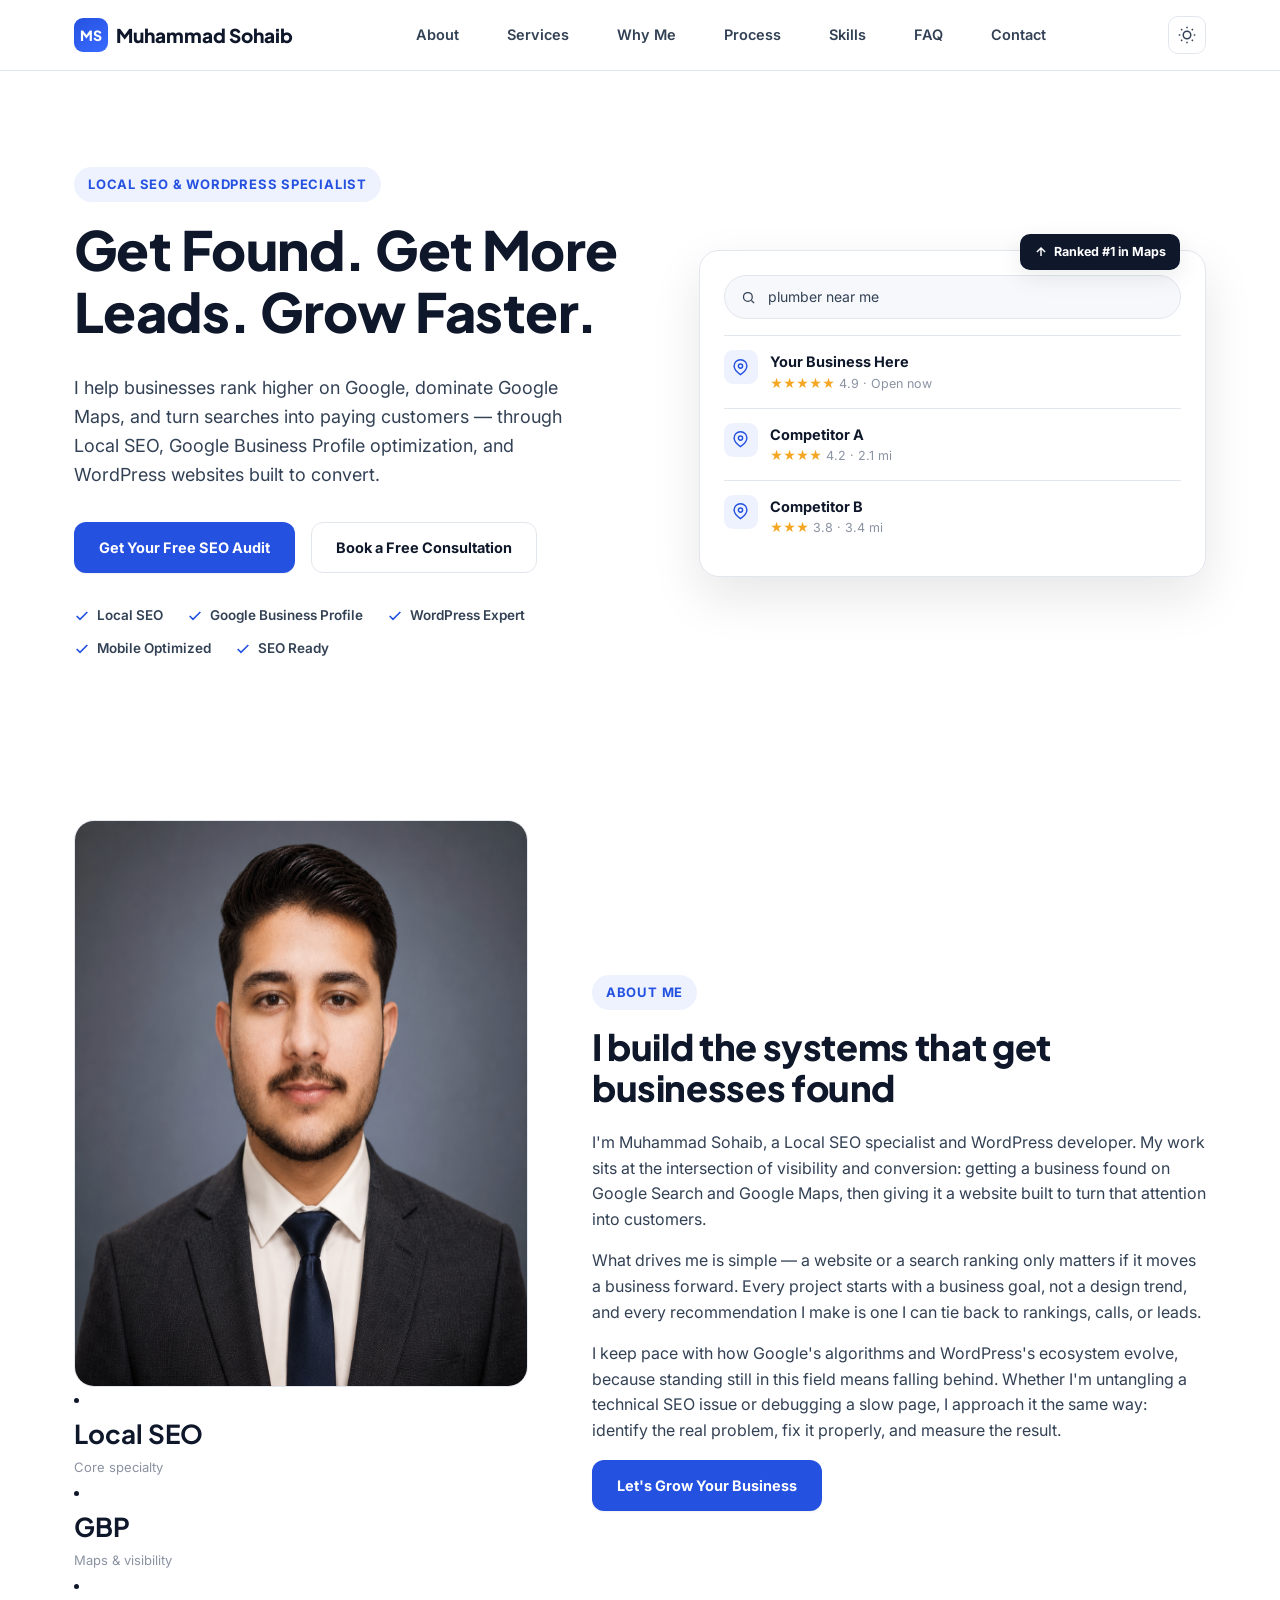
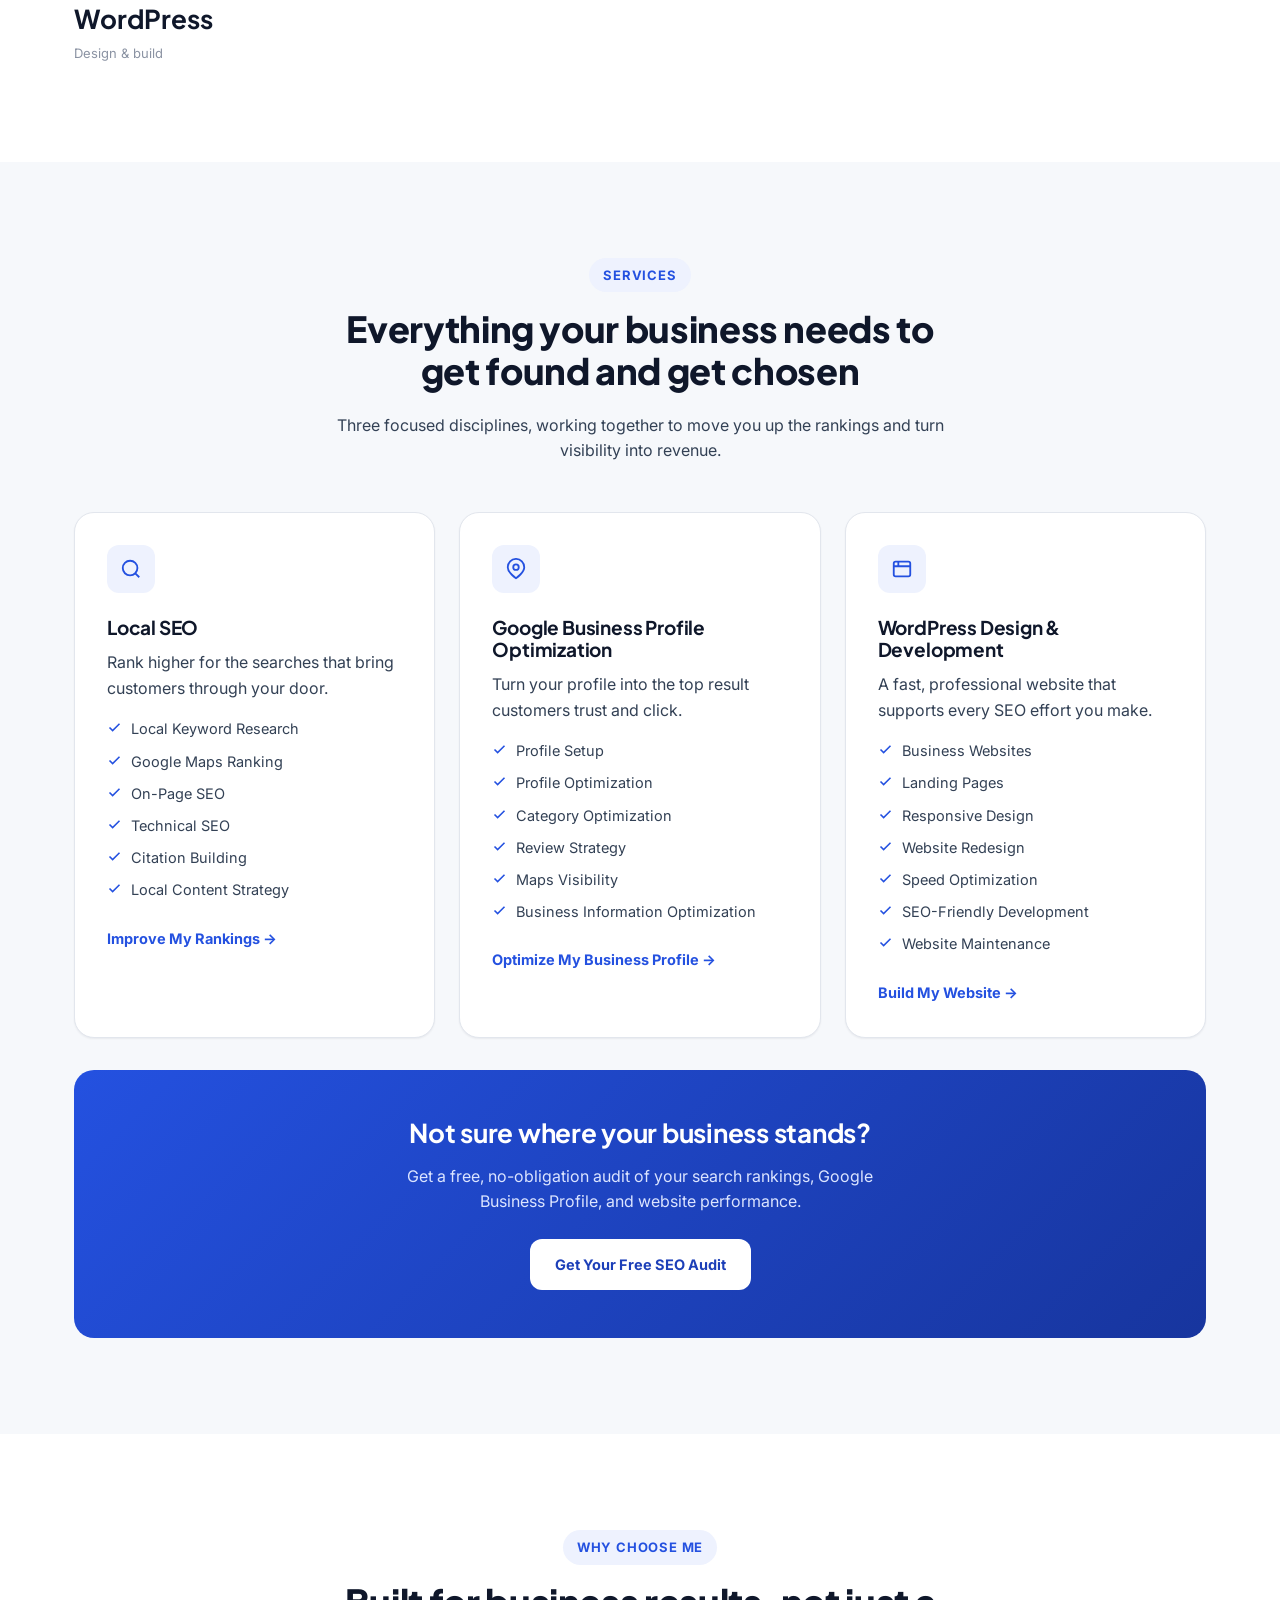
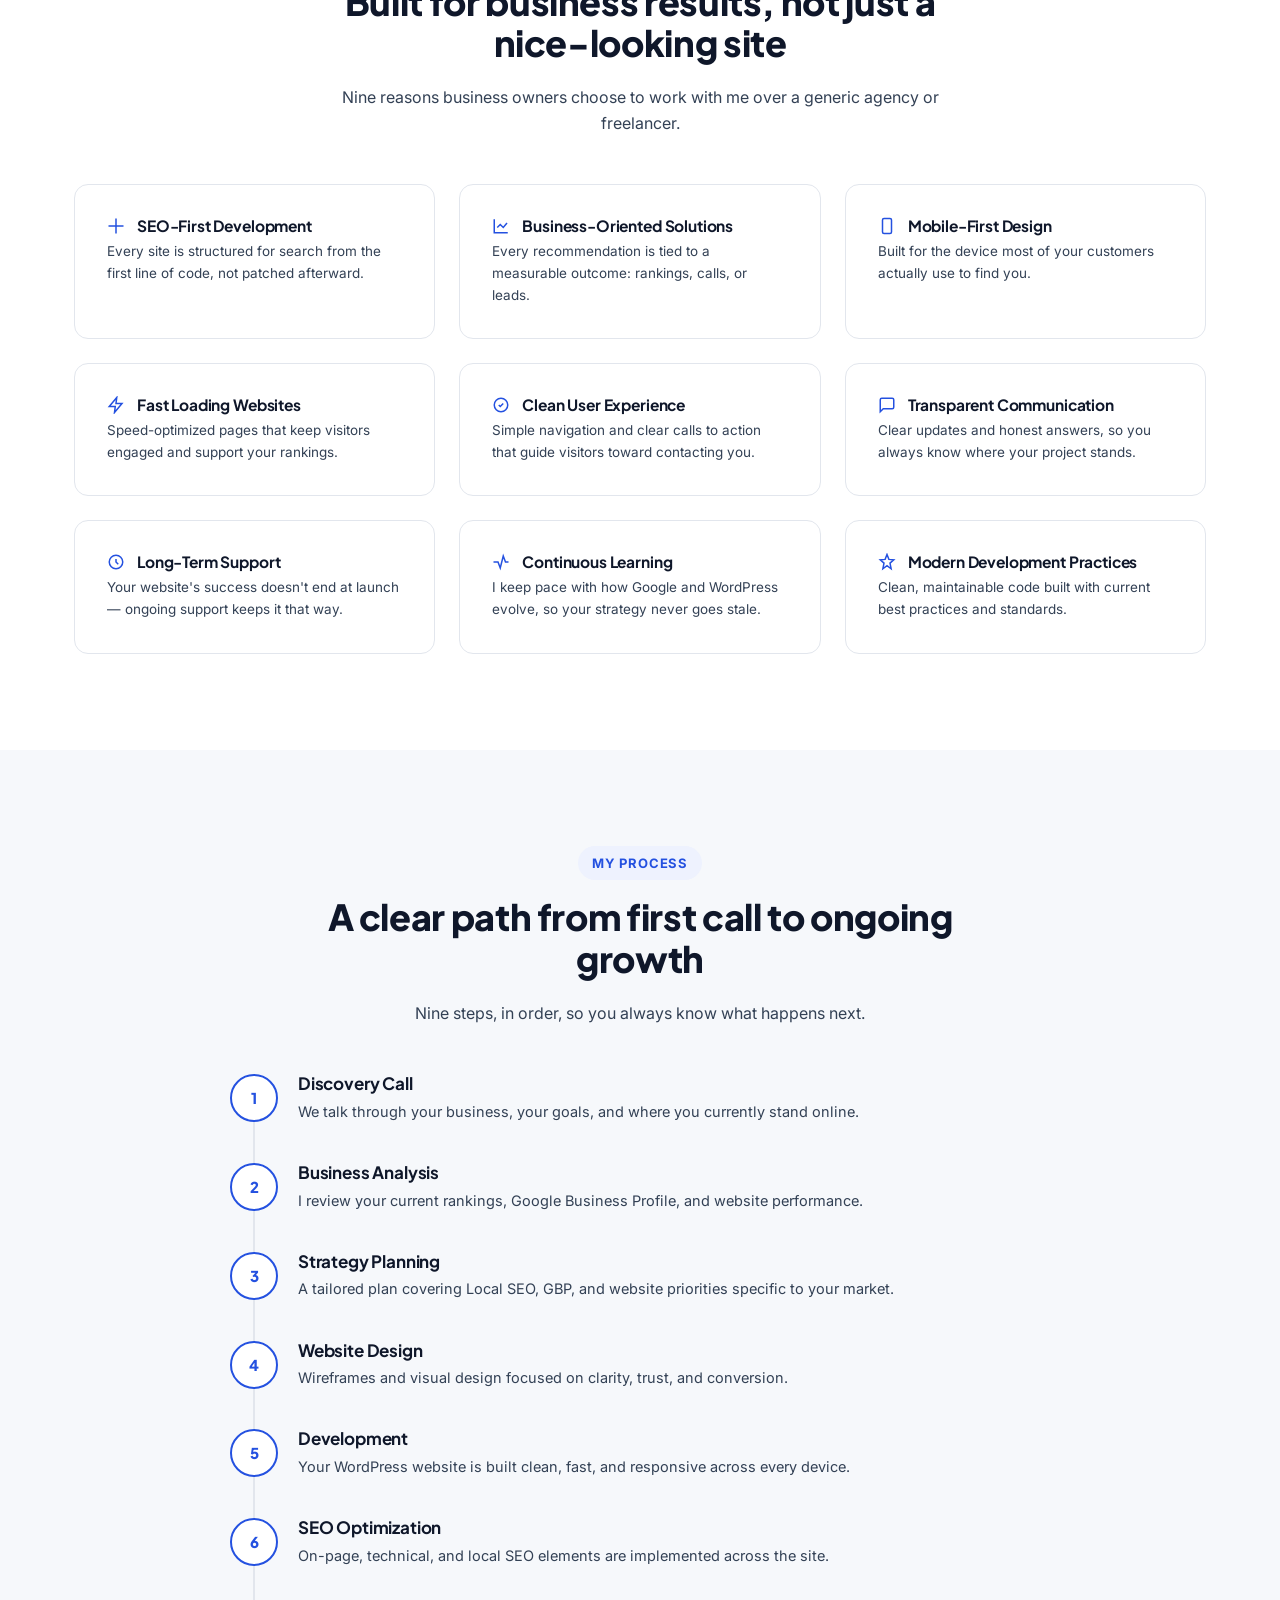
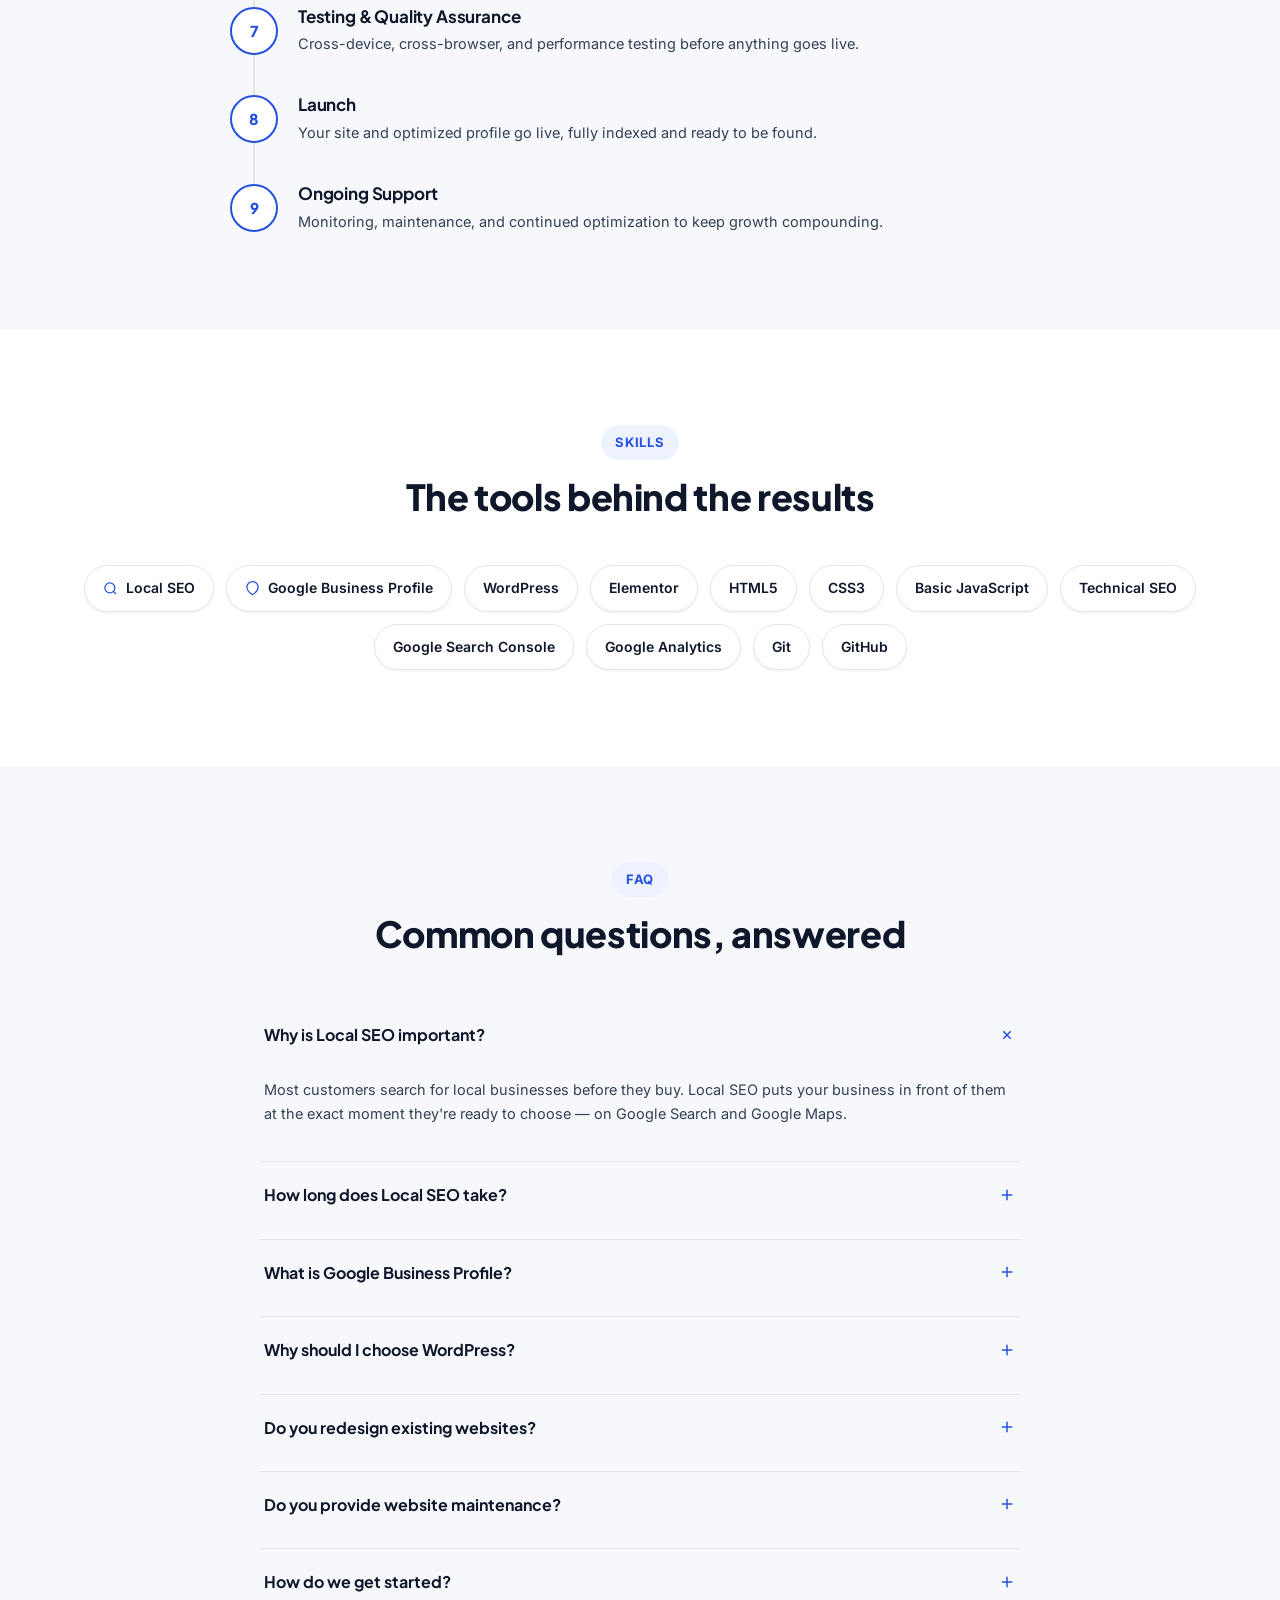
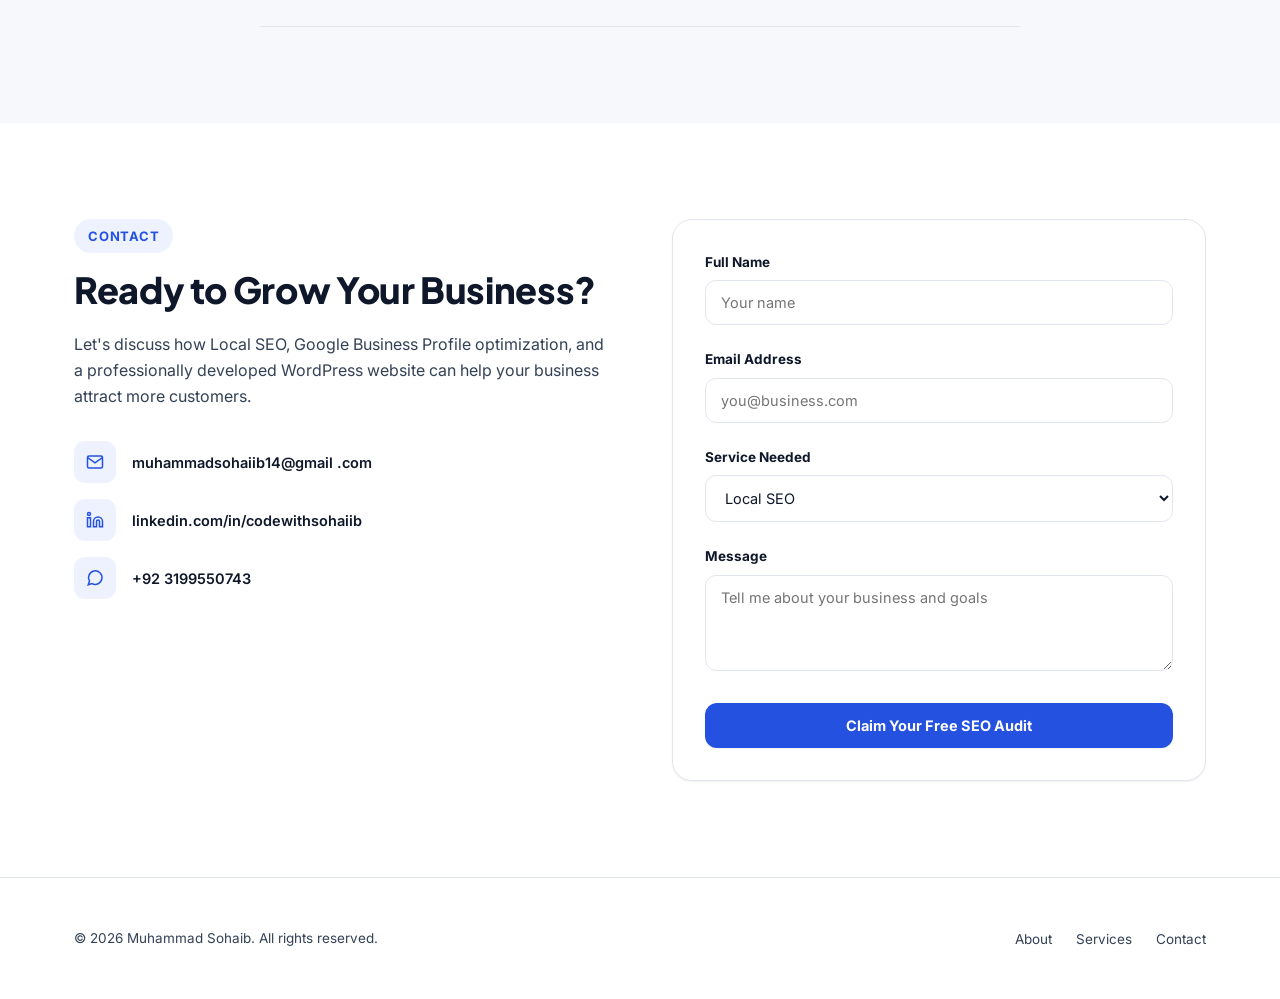
==== commit ea43cb8e: "Restore image layout and improve portfolio SEO" ====
--- a/portfolio/index.html
+++ b/portfolio/index.html
@@ -180,12 +180,10 @@
     <div class="wrap about-grid">
       <div class="reveal">
         <img
-src="assets/images/Professional photo.png"
-alt="Muhammad Sohaib - Local SEO Specialist, Google Business Profile Expert and WordPress Developer"
-title="Muhammad Sohaib - Local SEO Specialist"
-loading="lazy"
-decoding="async">
-  class="about-portrait">
+    src="assets/images/Professional photo.png"
+    alt="Muhammad Sohaib - Local SEO Specialist, Google Business Profile Expert and WordPress Developer"
+    title="Muhammad Sohaib - Local SEO Specialist"
+  class="about-portrait"
         <ul class="stat-row">
           <li class="stat"><b>Local SEO</b><span>Core specialty</span></li>
           <li class="stat"><b>GBP</b><span>Maps &amp; visibility</span></li>
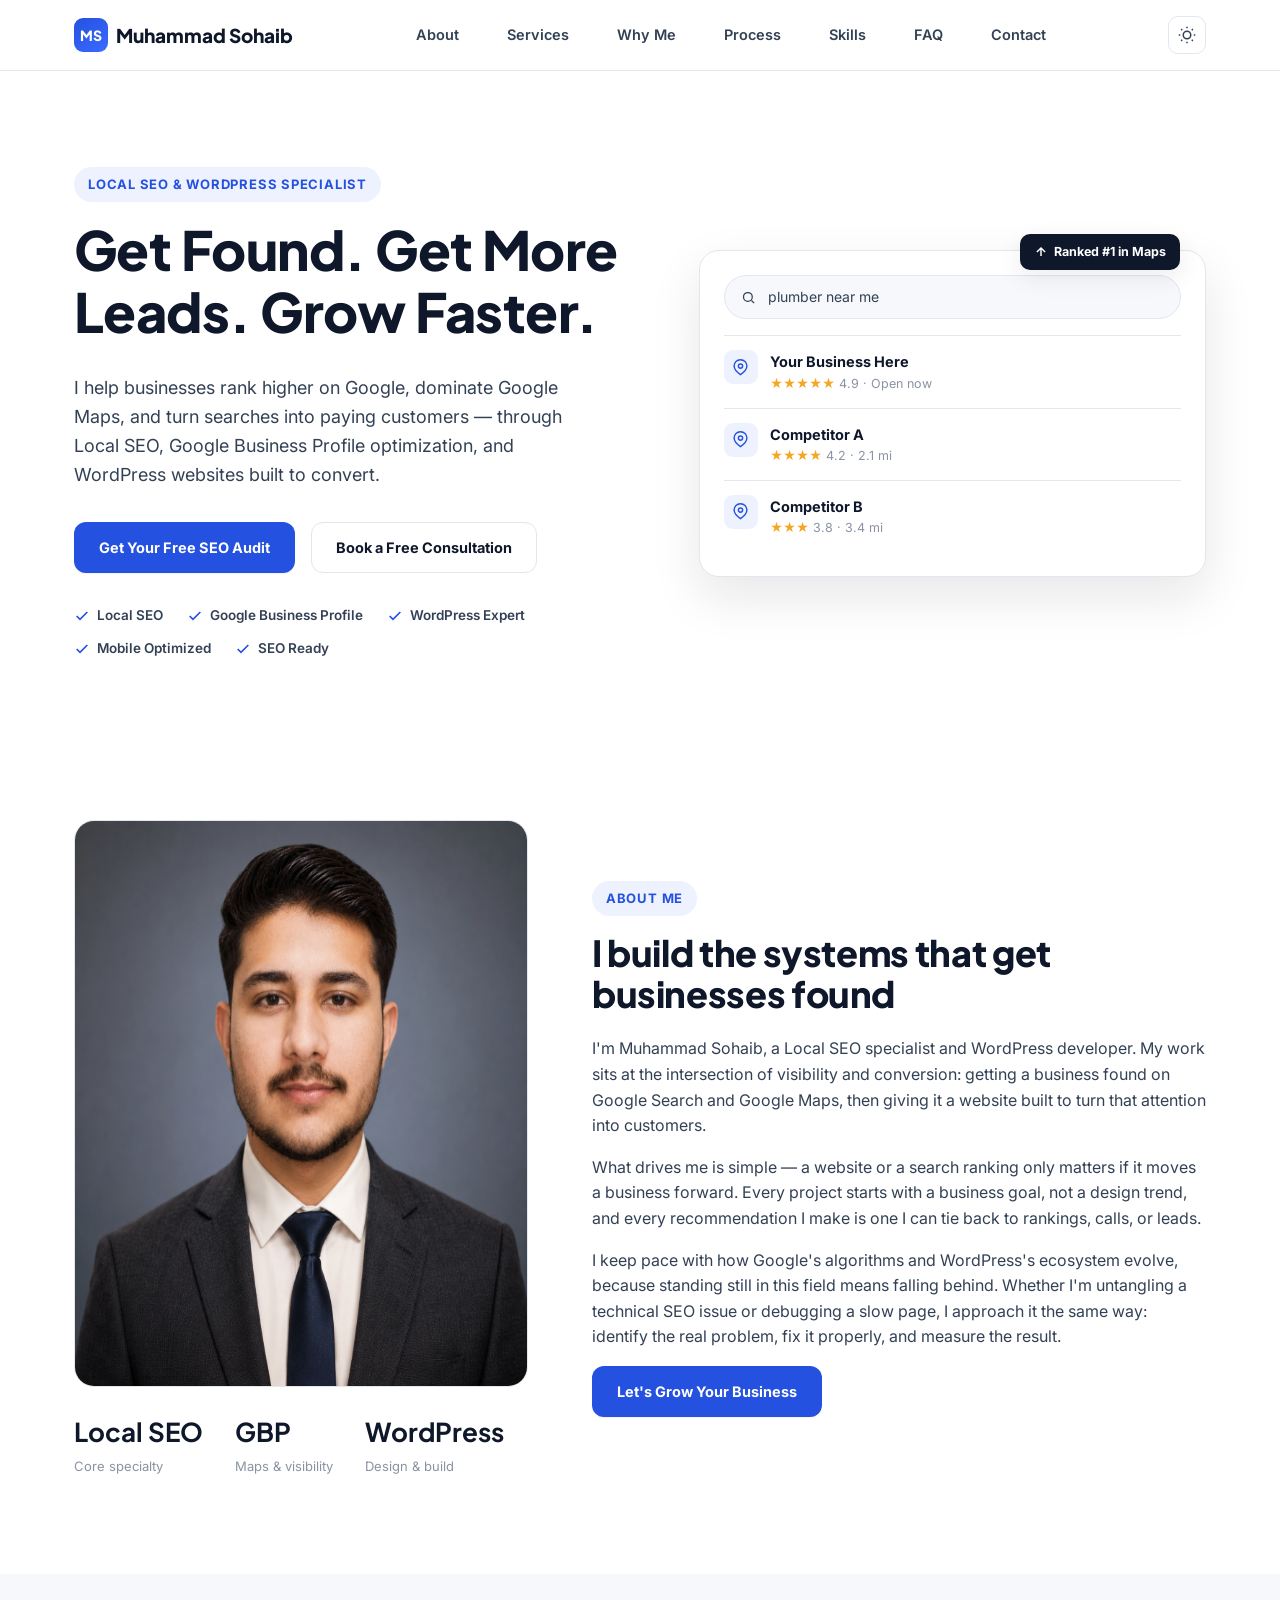
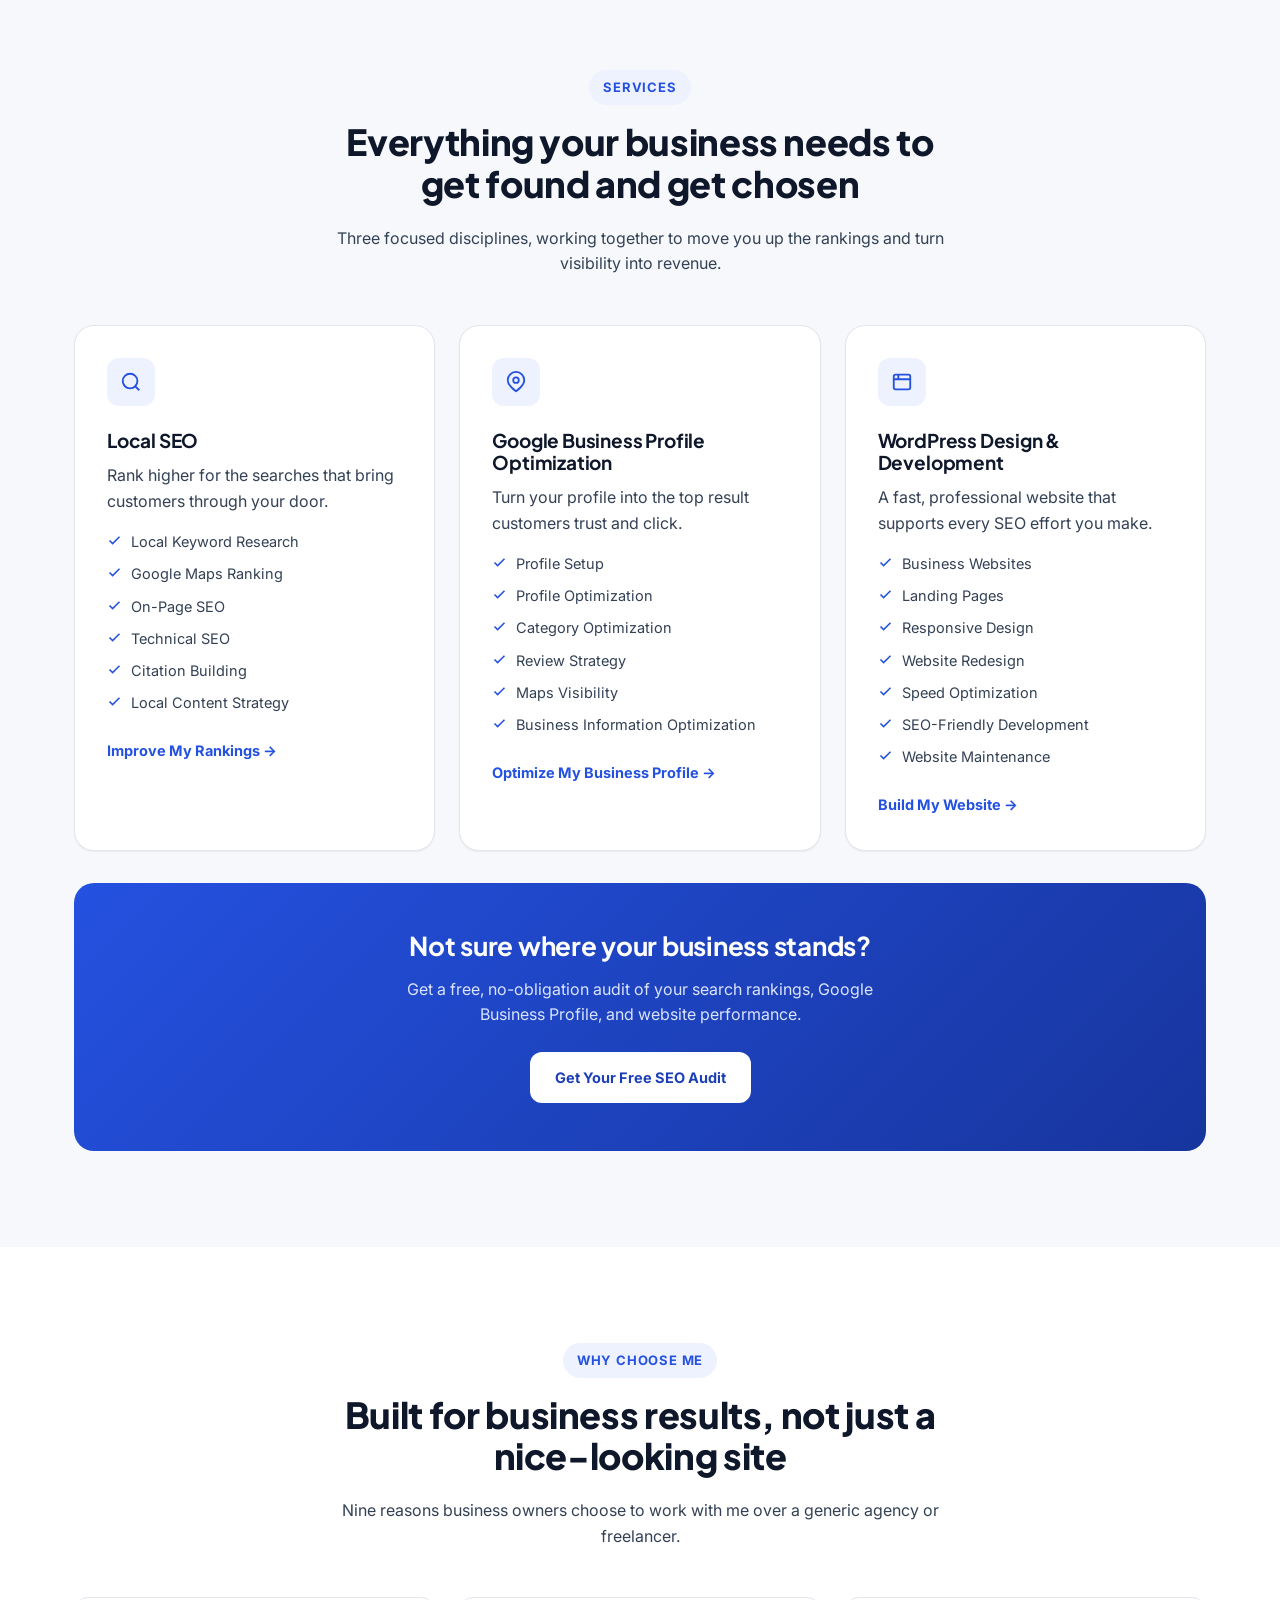
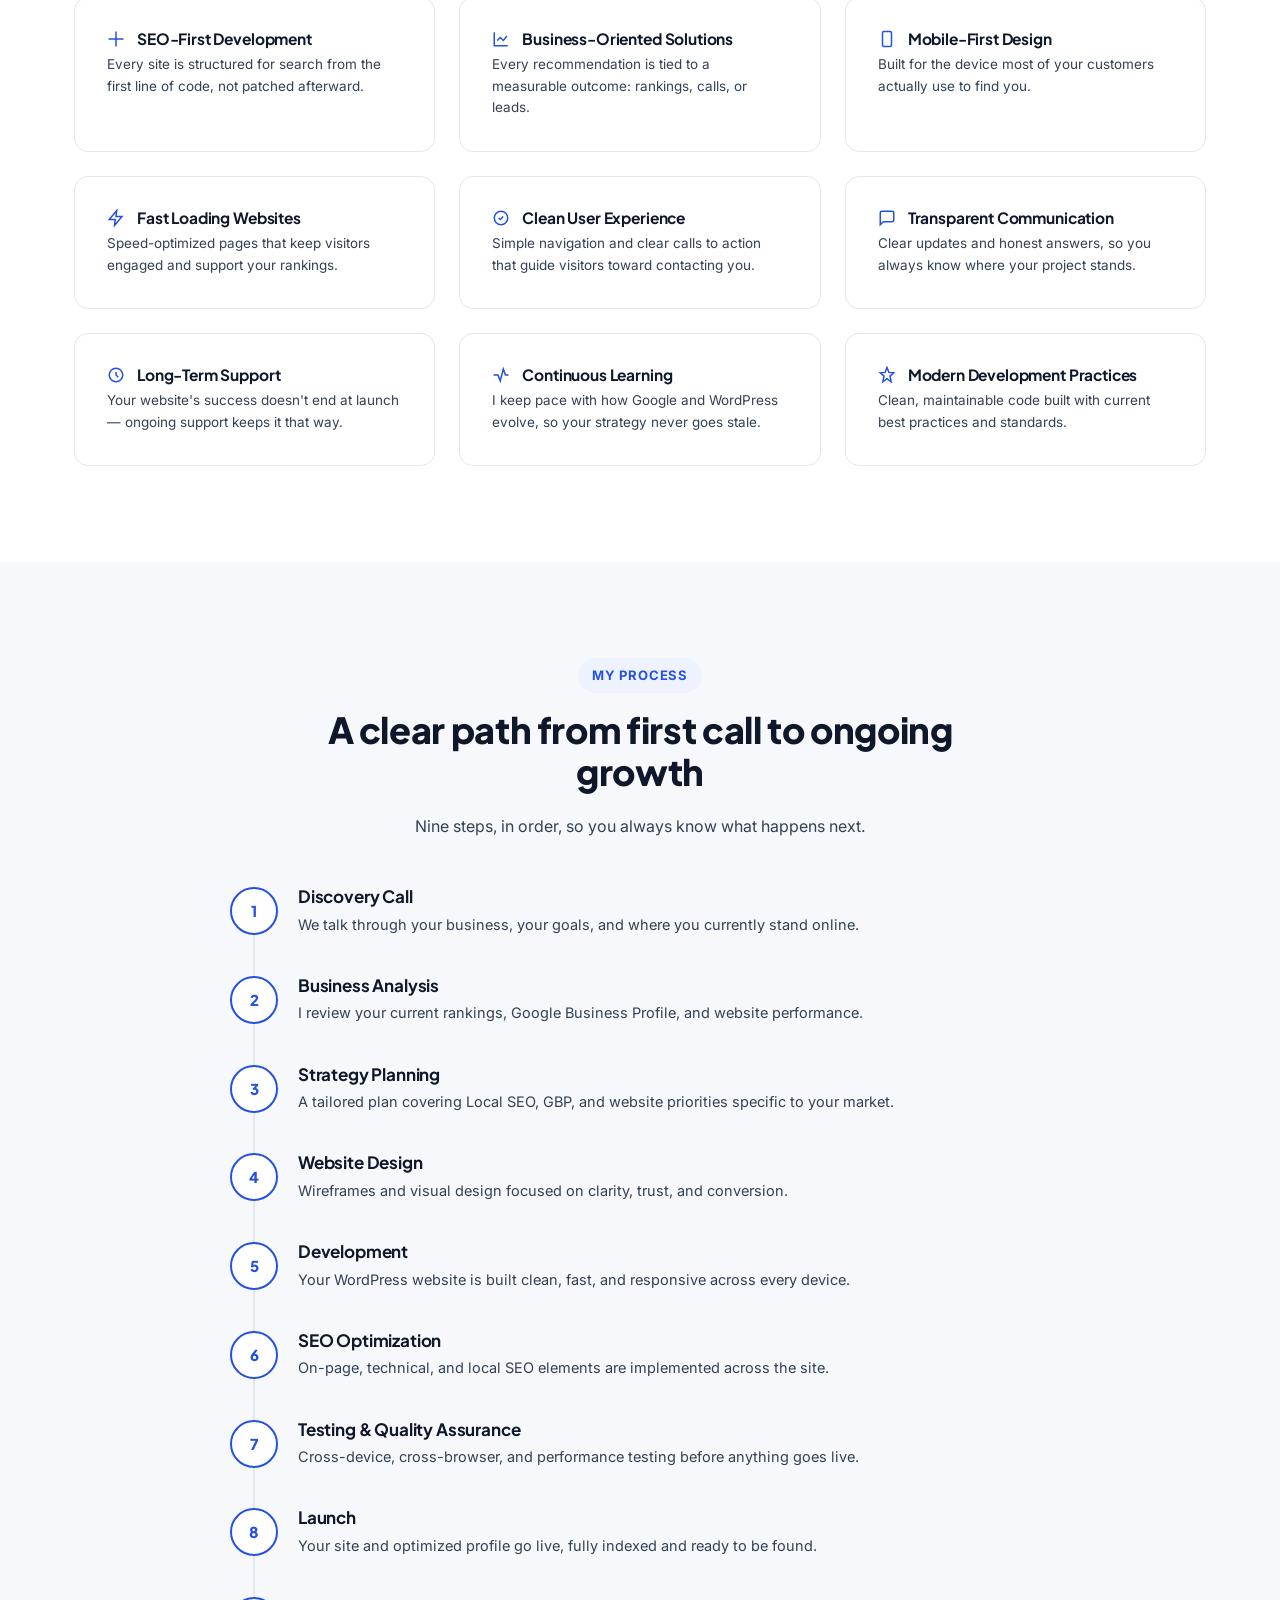
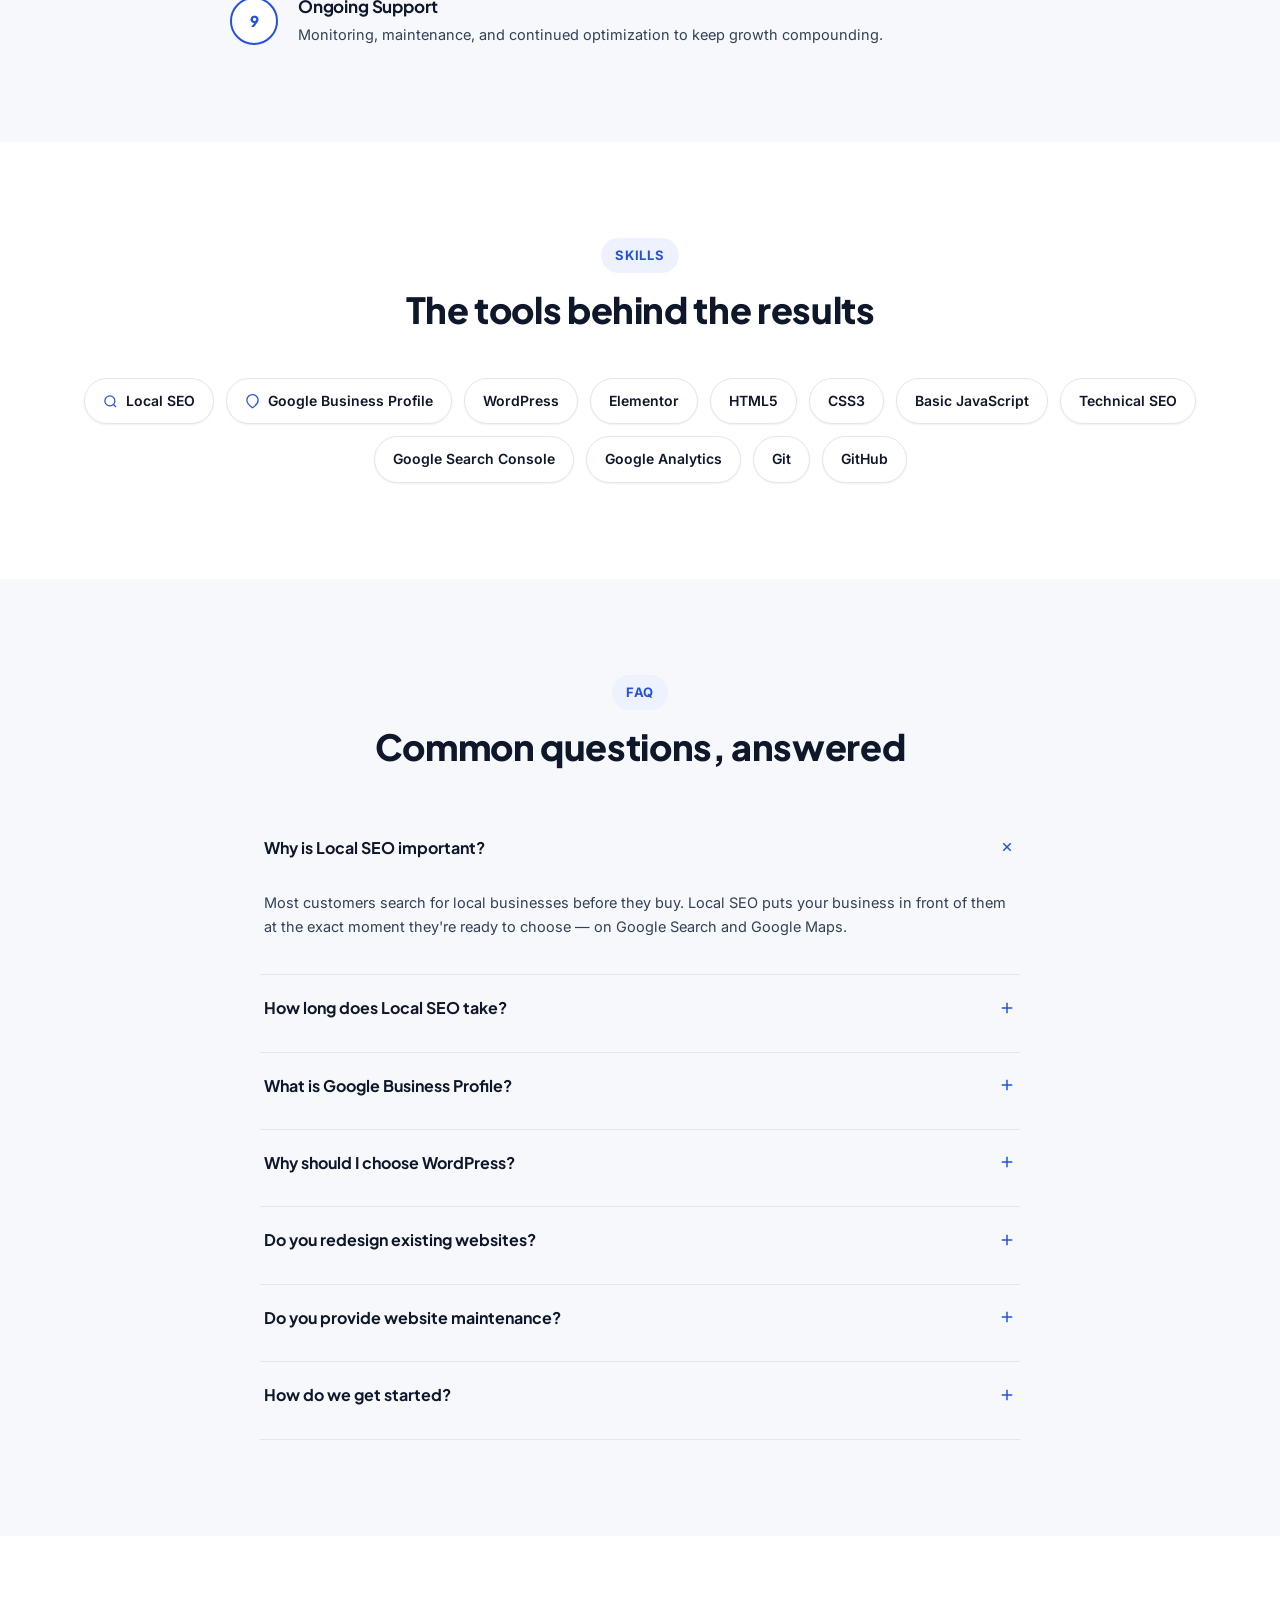
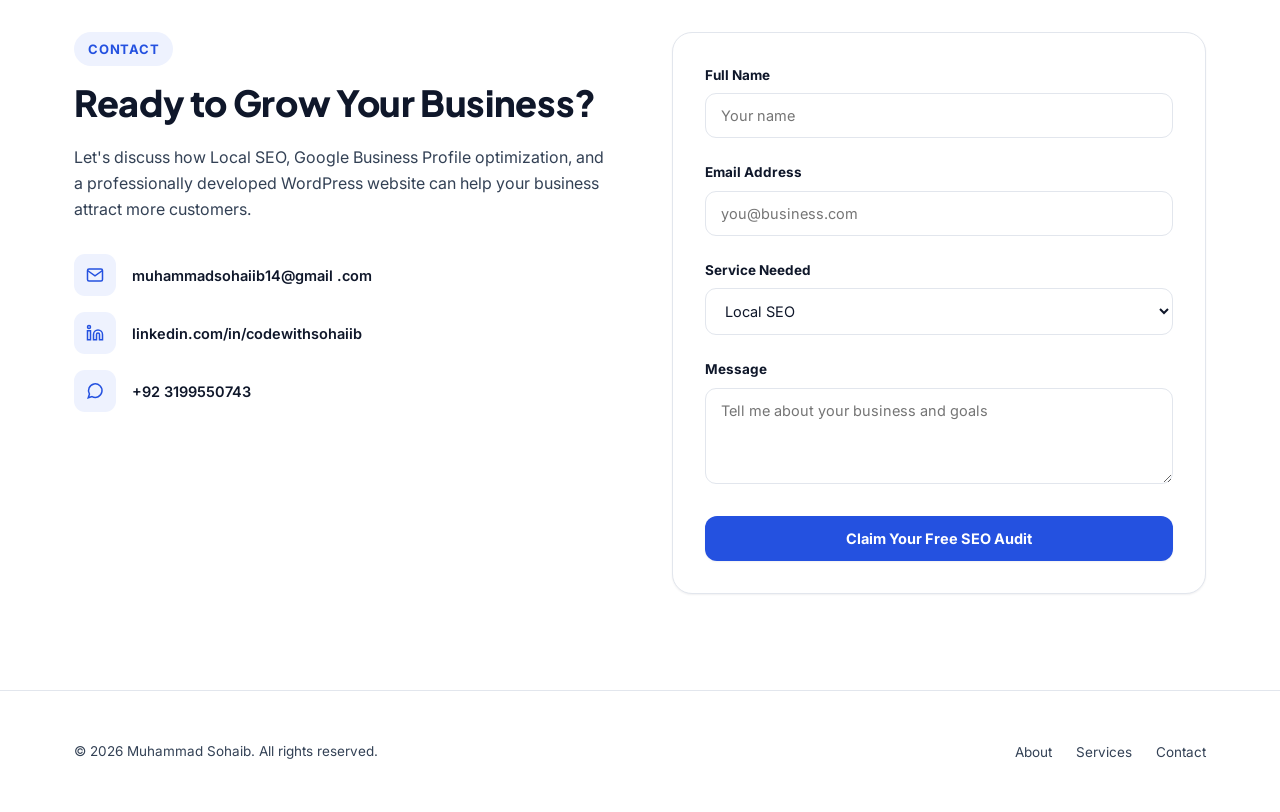
==== commit 9e230c20: "Restore image layout and improve portfolio SEO" ====
--- a/portfolio/index.html
+++ b/portfolio/index.html
@@ -175,32 +175,37 @@
     </div>
   </section>
 
-  <!-- ABOUT -->
-  <section id="about" aria-labelledby="about-h2">
-    <div class="wrap about-grid">
-      <div class="reveal">
-        <img
-    src="assets/images/Professional photo.png"
-    alt="Muhammad Sohaib - Local SEO Specialist, Google Business Profile Expert and WordPress Developer"
-    title="Muhammad Sohaib - Local SEO Specialist"
-  class="about-portrait"
-        <ul class="stat-row">
-          <li class="stat"><b>Local SEO</b><span>Core specialty</span></li>
-          <li class="stat"><b>GBP</b><span>Maps &amp; visibility</span></li>
-          <li class="stat"><b>WordPress</b><span>Design &amp; build</span></li>
-        </ul>
-      </div>
-      <div class="reveal">
-        <p class="eyebrow">About Me</p>
-        <h2 id="about-h2">I build the systems that get businesses found</h2>
-        <p>I'm Muhammad Sohaib, a Local SEO specialist and WordPress developer. My work sits at the intersection of visibility and conversion: getting a business found on Google Search and Google Maps, then giving it a website built to turn that attention into customers.</p>
-        <p>What drives me is simple &mdash; a website or a search ranking only matters if it moves a business forward. Every project starts with a business goal, not a design trend, and every recommendation I make is one I can tie back to rankings, calls, or leads.</p>
-        <p>I keep pace with how Google's algorithms and WordPress's ecosystem evolve, because standing still in this field means falling behind. Whether I'm untangling a technical SEO issue or debugging a slow page, I approach it the same way: identify the real problem, fix it properly, and measure the result.</p>
-        <a href="#contact" class="btn btn-primary">Let's Grow Your Business</a>
-      </div>
-    </div>
-  </section>
-
+ <!-- ABOUT -->
+<section id="about" aria-labelledby="about-h2">
+  <div class="wrap about-grid">
+    <div class="reveal">
+      <img
+        src="assets/images/Professional photo.png"
+        alt="Muhammad Sohaib - Local SEO Specialist, Google Business Profile Expert and WordPress Developer"
+        title="Muhammad Sohaib - Local SEO Specialist"
+        class="about-portrait">
+
+      <ul class="stat-row">
+        <li class="stat"><b>Local SEO</b><span>Core specialty</span></li>
+        <li class="stat"><b>GBP</b><span>Maps &amp; visibility</span></li>
+        <li class="stat"><b>WordPress</b><span>Design &amp; build</span></li>
+      </ul>
+    </div>
+
+    <div class="reveal">
+      <p class="eyebrow">About Me</p>
+      <h2 id="about-h2">I build the systems that get businesses found</h2>
+
+      <p>I'm Muhammad Sohaib, a Local SEO specialist and WordPress developer. My work sits at the intersection of visibility and conversion: getting a business found on Google Search and Google Maps, then giving it a website built to turn that attention into customers.</p>
+
+      <p>What drives me is simple &mdash; a website or a search ranking only matters if it moves a business forward. Every project starts with a business goal, not a design trend, and every recommendation I make is one I can tie back to rankings, calls, or leads.</p>
+
+      <p>I keep pace with how Google's algorithms and WordPress's ecosystem evolve, because standing still in this field means falling behind. Whether I'm untangling a technical SEO issue or debugging a slow page, I approach it the same way: identify the real problem, fix it properly, and measure the result.</p>
+
+      <a href="#contact" class="btn btn-primary">Let's Grow Your Business</a>
+    </div>
+  </div>
+</section>
   <!-- SERVICES -->
   <section id="services" class="section-alt" aria-labelledby="services-h2">
     <div class="wrap">
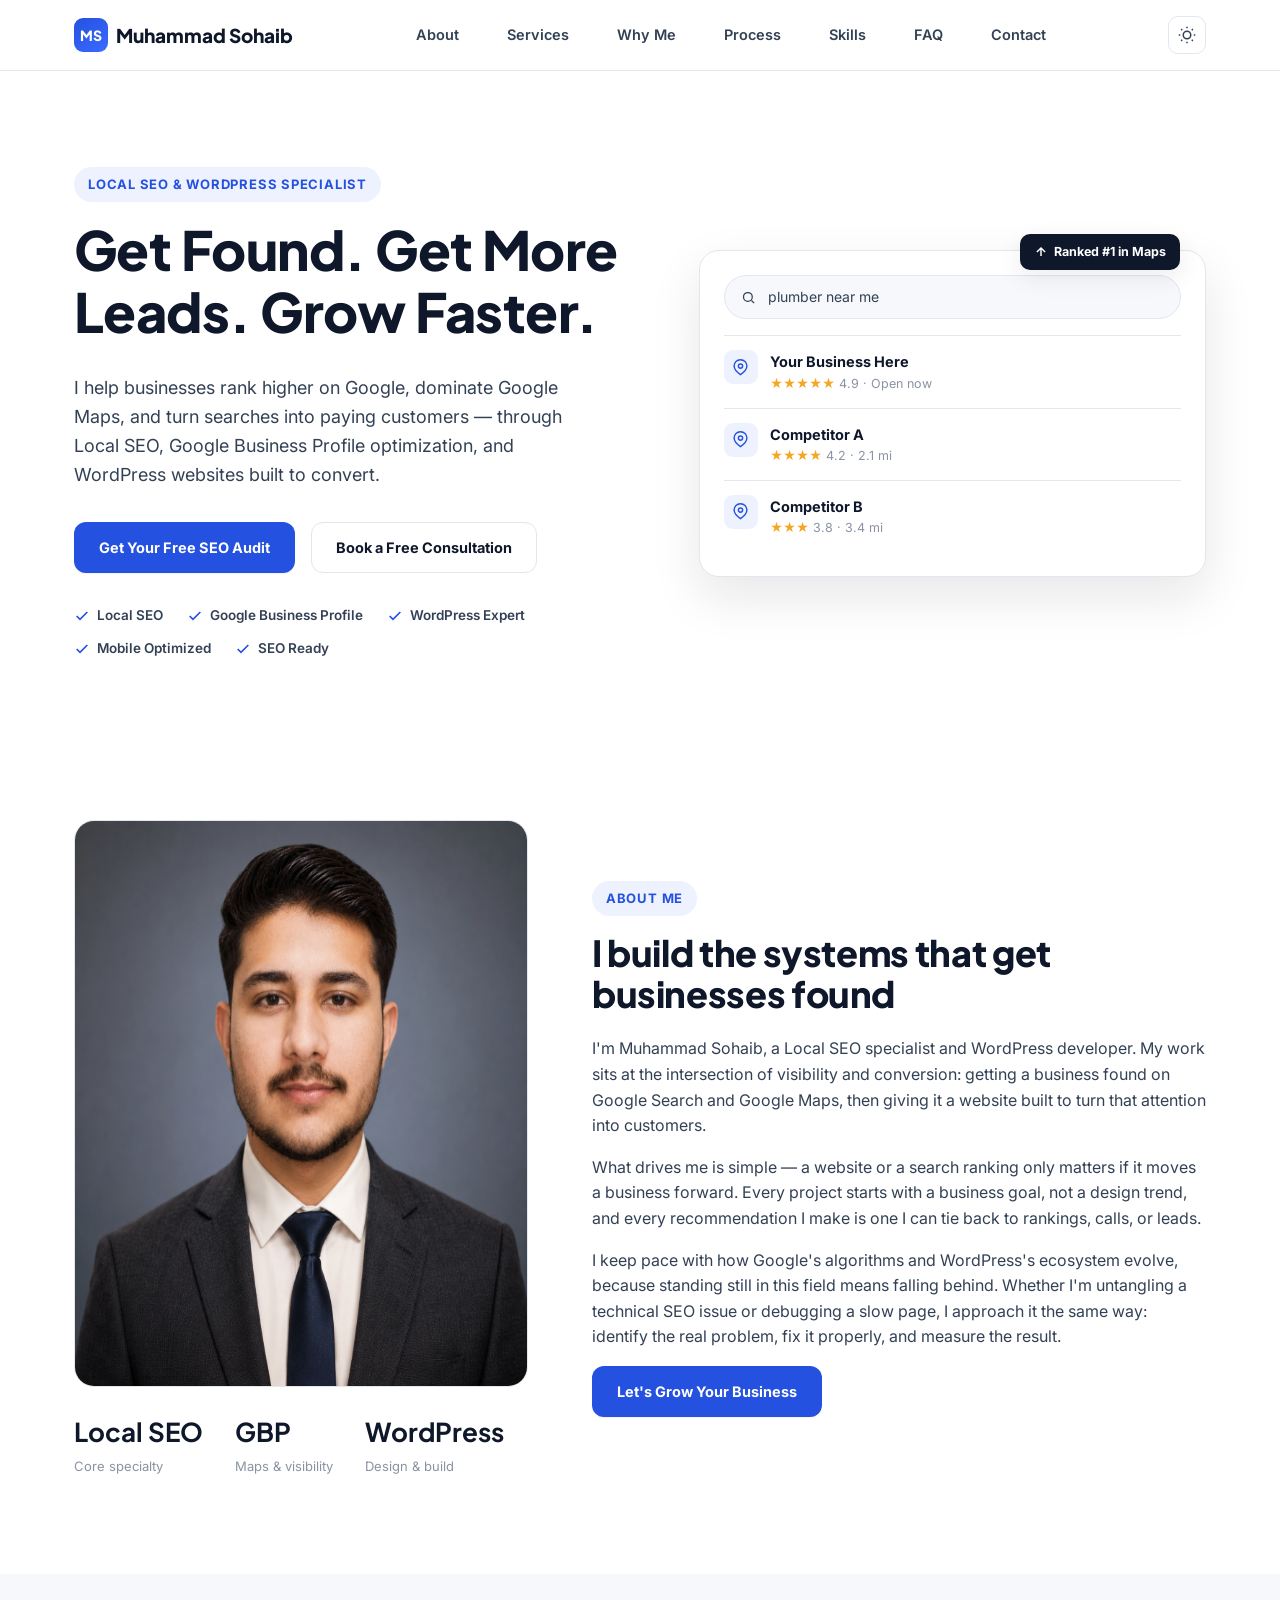
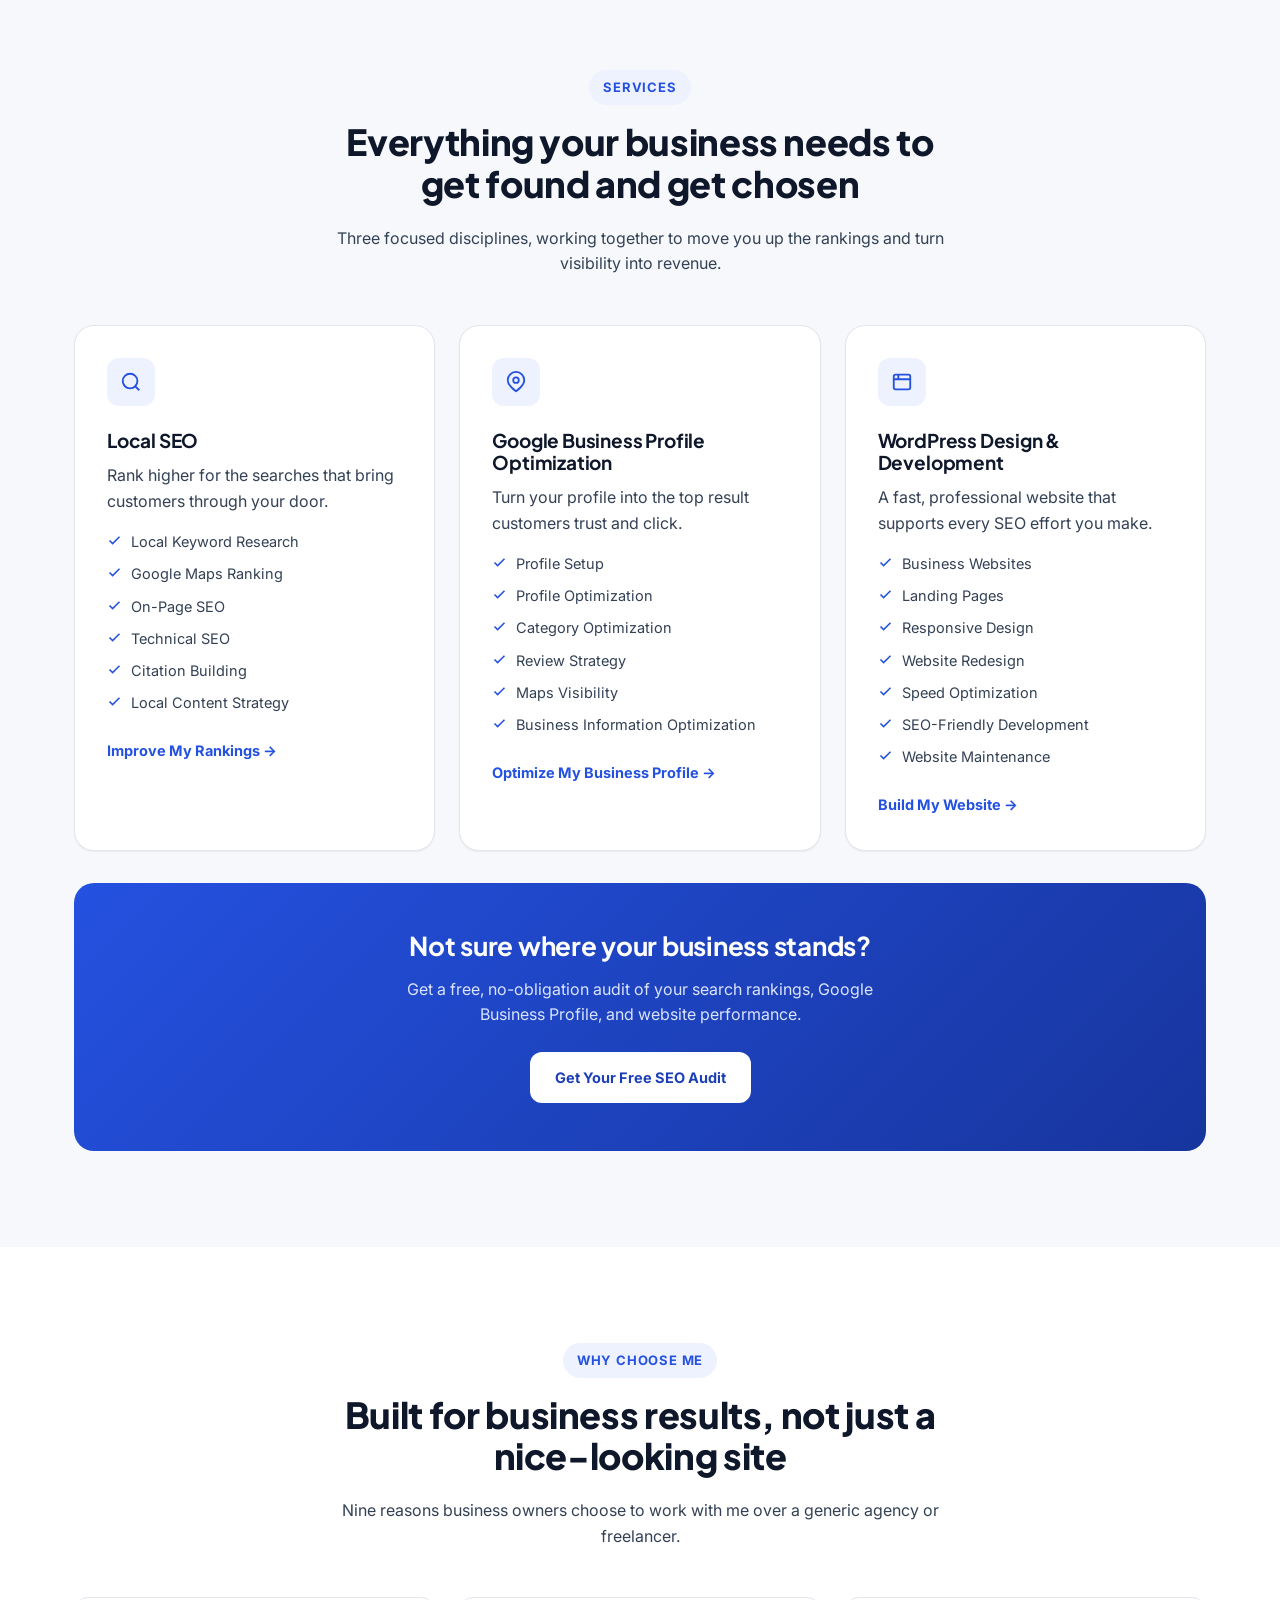
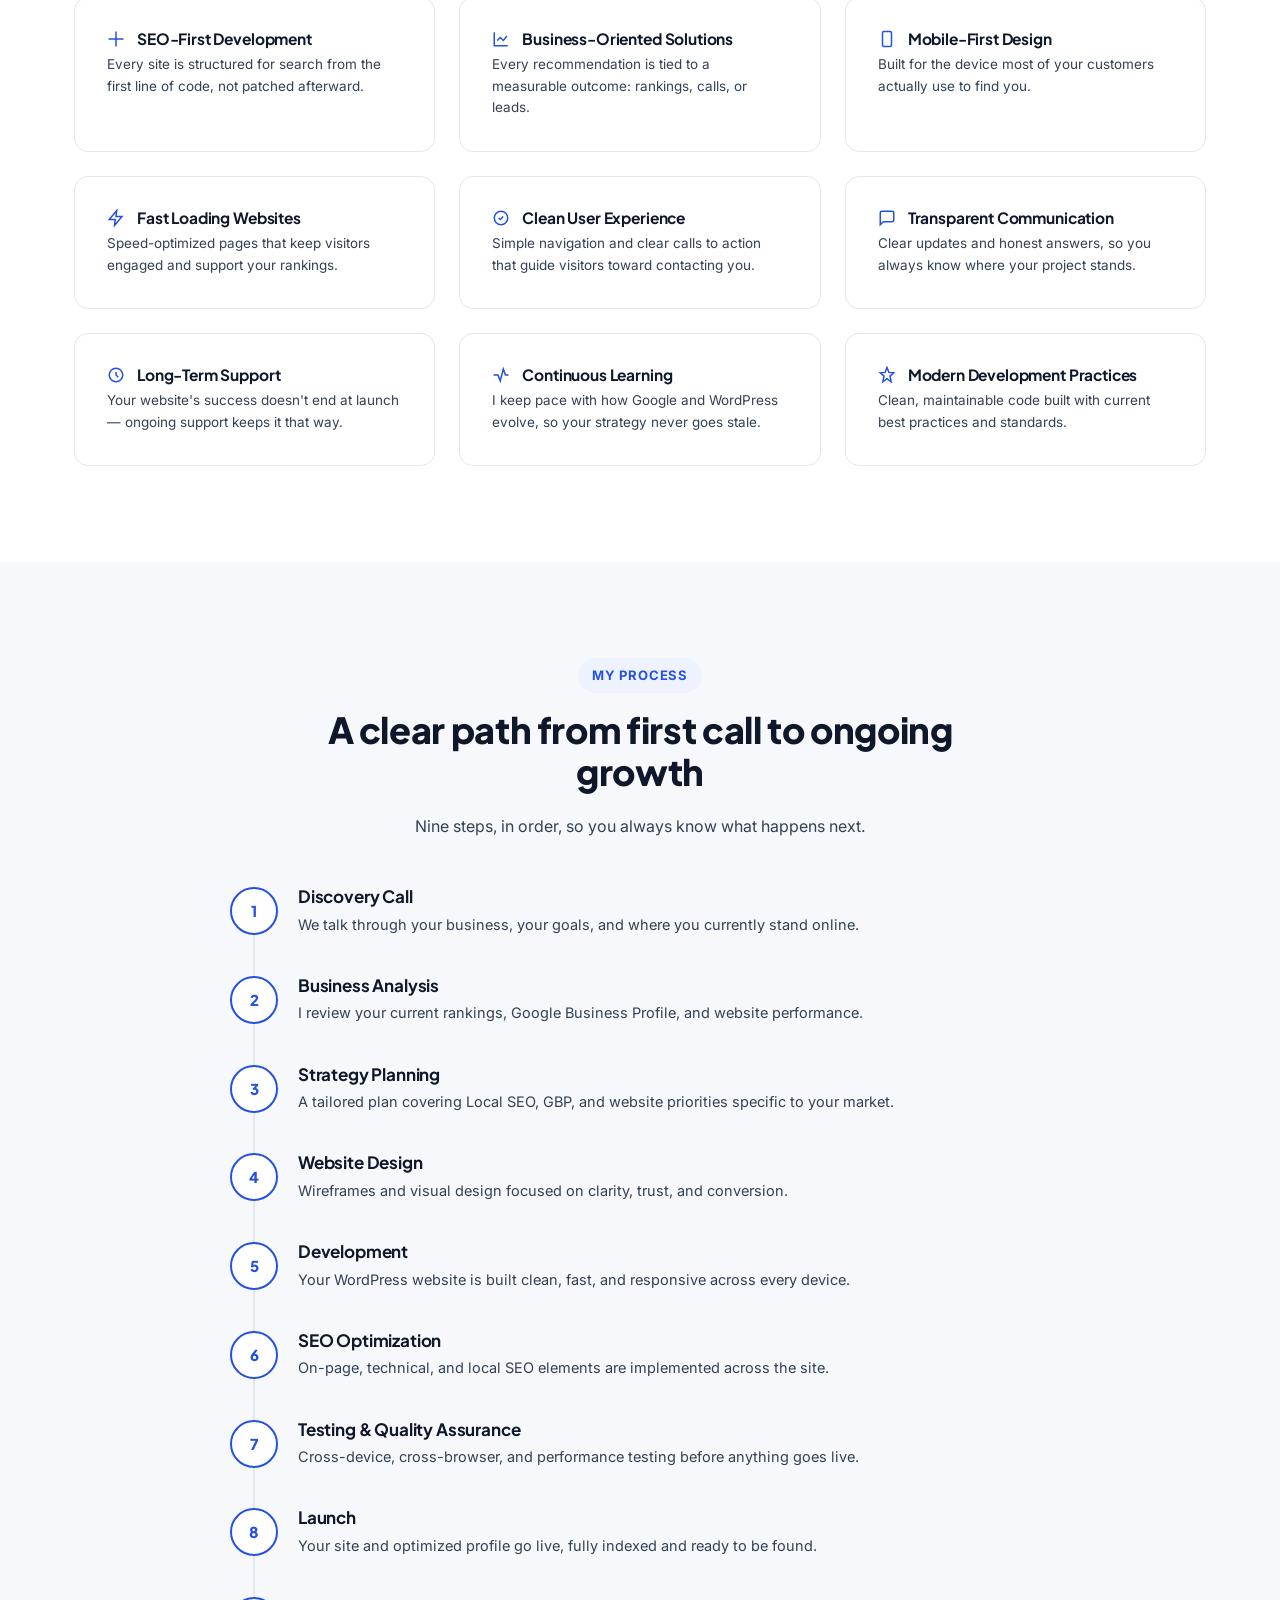
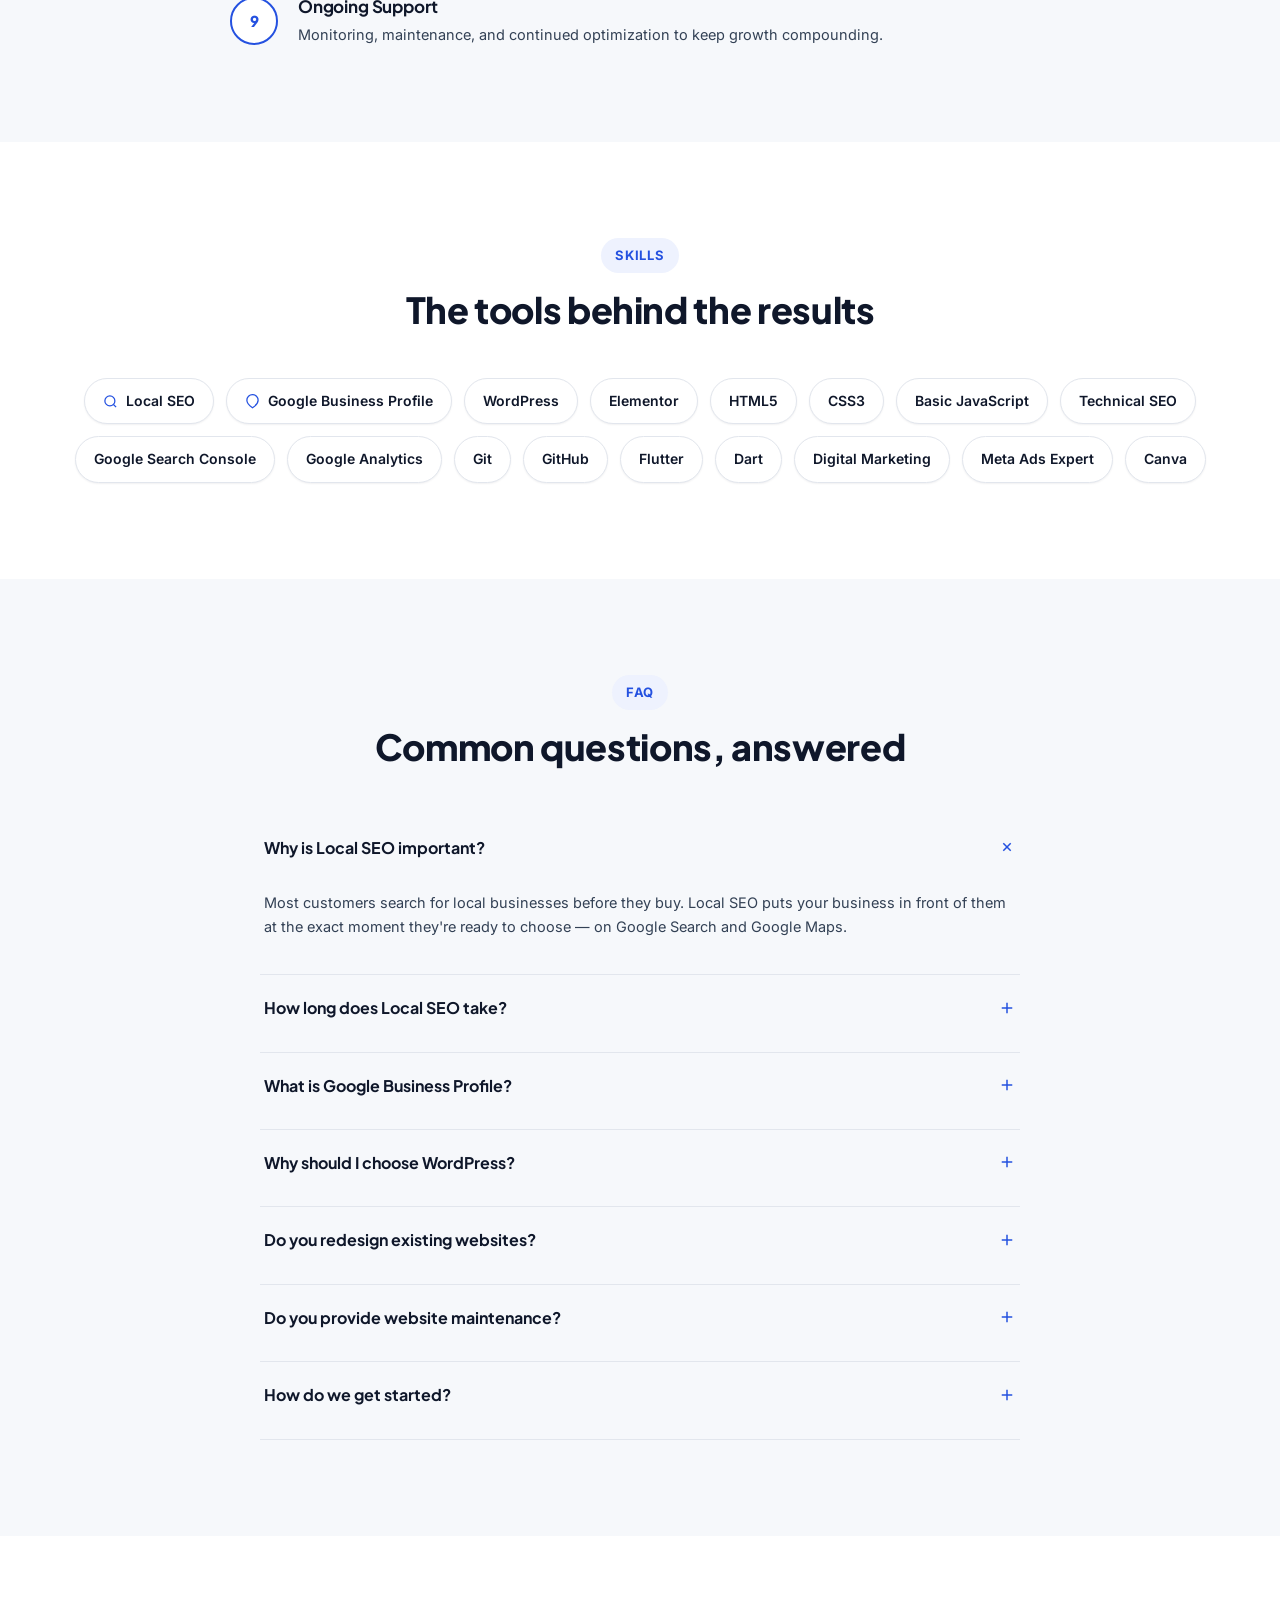
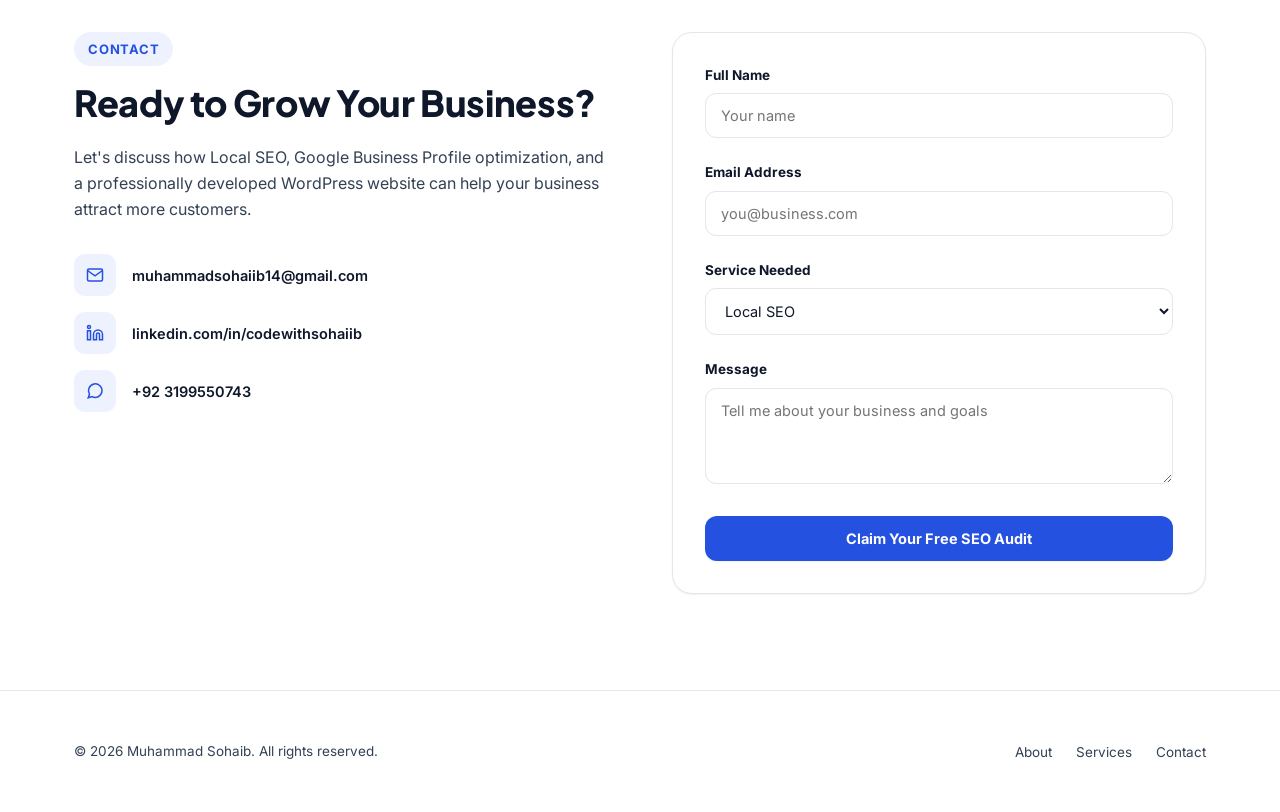
==== commit 7265a01d: "Add Google Analytics and fix HTML validation issues" ====
--- a/portfolio/index.html
+++ b/portfolio/index.html
@@ -16,6 +16,16 @@
     <meta name="author" content="Muhammad Sohaib">
 
     <meta name="keywords" content="Muhammad Sohaib, Local SEO Specialist, Google Business Profile Expert, WordPress Developer, Technical SEO, On-Page SEO, Local SEO Pakistan">
+
+    <!-- Google tag (gtag.js) -->
+<script async src="https://www.googletagmanager.com/gtag/js?id=G-ZB91X9BX7Z"></script>
+<script>
+  window.dataLayer = window.dataLayer || [];
+  function gtag(){dataLayer.push(arguments);}
+  gtag('js', new Date());
+
+  gtag('config', 'G-ZB91X9BX7Z');
+</script>
 
     <!-- Structured Data -->
      <script type="application/ld+json">
@@ -40,7 +50,7 @@
 <meta property="og:site_name" content="Muhammad Sohaib">
 <meta property="og:title" content="Muhammad Sohaib | Local SEO Specialist & Google Business Profile Expert">
 <meta property="og:description" content="Get found. Get more leads. Grow faster. Local SEO, Google Business Profile optimization, and WordPress development built to grow your business.">
-<meta property="og:image" content="https://muhammad-sohaib-portfolio.netlify.app//assets/images/og-image.jpg">
+<meta property="og:image" content="https://muhammad-sohaib-portfolio.netlify.app/assets/images/og-image.jpg">
 <meta property="og:image:width" content="1200">
 <meta property="og:image:height" content="630">
 <meta property="og:locale" content="en_US">
@@ -49,7 +59,7 @@
 <meta name="twitter:card" content="summary_large_image">
 <meta name="twitter:title" content="Muhammad Sohaib | Local SEO Specialist & Google Business Profile Expert">
 <meta name="twitter:description" content="Get found. Get more leads. Grow faster. Local SEO, Google Business Profile optimization, and WordPress development built to grow your business.">
-<meta name="twitter:image" content="https://muhammadsohaib.com/assets/images/og-image.jpg">
+<meta name="twitter:image" content="https://muhammad-sohaib-portfolio.netlify.app/assets/images/og-image.jpg">
 
 <!-- PWA / Theme -->
 <link rel="manifest" href="/assets/favicon/site.webmanifest">
@@ -338,6 +348,11 @@
         <li class="skill-pill">Google Analytics</li>
         <li class="skill-pill">Git</li>
         <li class="skill-pill">GitHub</li>
+        <li class="skill-pill">Flutter</li>
+        <li class="skill-pill">Dart</li>
+        <li class="skill-pill">Digital Marketing</li>
+        <li class="skill-pill">Meta Ads Expert</li>
+        <li class="skill-pill">Canva</li>
       </ul>
     </div>
   </section>
@@ -392,8 +407,8 @@
         <p>Let's discuss how Local SEO, Google Business Profile optimization, and a professionally developed WordPress website can help your business attract more customers.</p>
 
         <ul class="contact-list">
-          <li><span class="c-icon" aria-hidden="true"><svg width="18" height="18" viewBox="0 0 24 24" fill="none" stroke="currentColor" stroke-width="2"><rect x="2" y="4" width="20" height="16" rx="2"/><path d="m22 6-10 7L2 6"/></svg></span><a href="mailto:muhammadsohaiib14@gmail.com">muhammadsohaiib14@gmail
-            .com</a></li>
+          <li><span class="c-icon" aria-hidden="true"><svg width="18" height="18" viewBox="0 0 24 24" fill="none" stroke="currentColor" stroke-width="2"><rect x="2" y="4" width="20" height="16" rx="2"/><path d="m22 6-10 7L2 6"/></svg></span><a href="mailto:muhammadsohaiib14@gmail.com">muhammadsohaiib14@gmail.com
+            </a></li>
           <li>
   <span class="c-icon" aria-hidden="true">
     <svg width="18" height="18" viewBox="0 0 24 24" fill="none" stroke="currentColor" stroke-width="2">
@@ -406,12 +421,10 @@
     linkedin.com/in/codewithsohaiib
   </a>
 </li>
-          <codewithsohaiib>
           
-          </codewithsohaiib></a></li>
           <li><span class="c-icon" aria-hidden="true"><svg width="18" height="18" viewBox="0 0 24 24" fill="none" stroke="currentColor" stroke-width="2"><path d="M3 21l1.6-4.9A9 9 0 1 1 8 19.4z"/></svg></span><a href="https://wa.me/923199550743" target="_blank" rel="noopener noreferrer">
   +92 3199550743
-</a></a></li>
+</a></li>
         </ul>
       </div>
 
